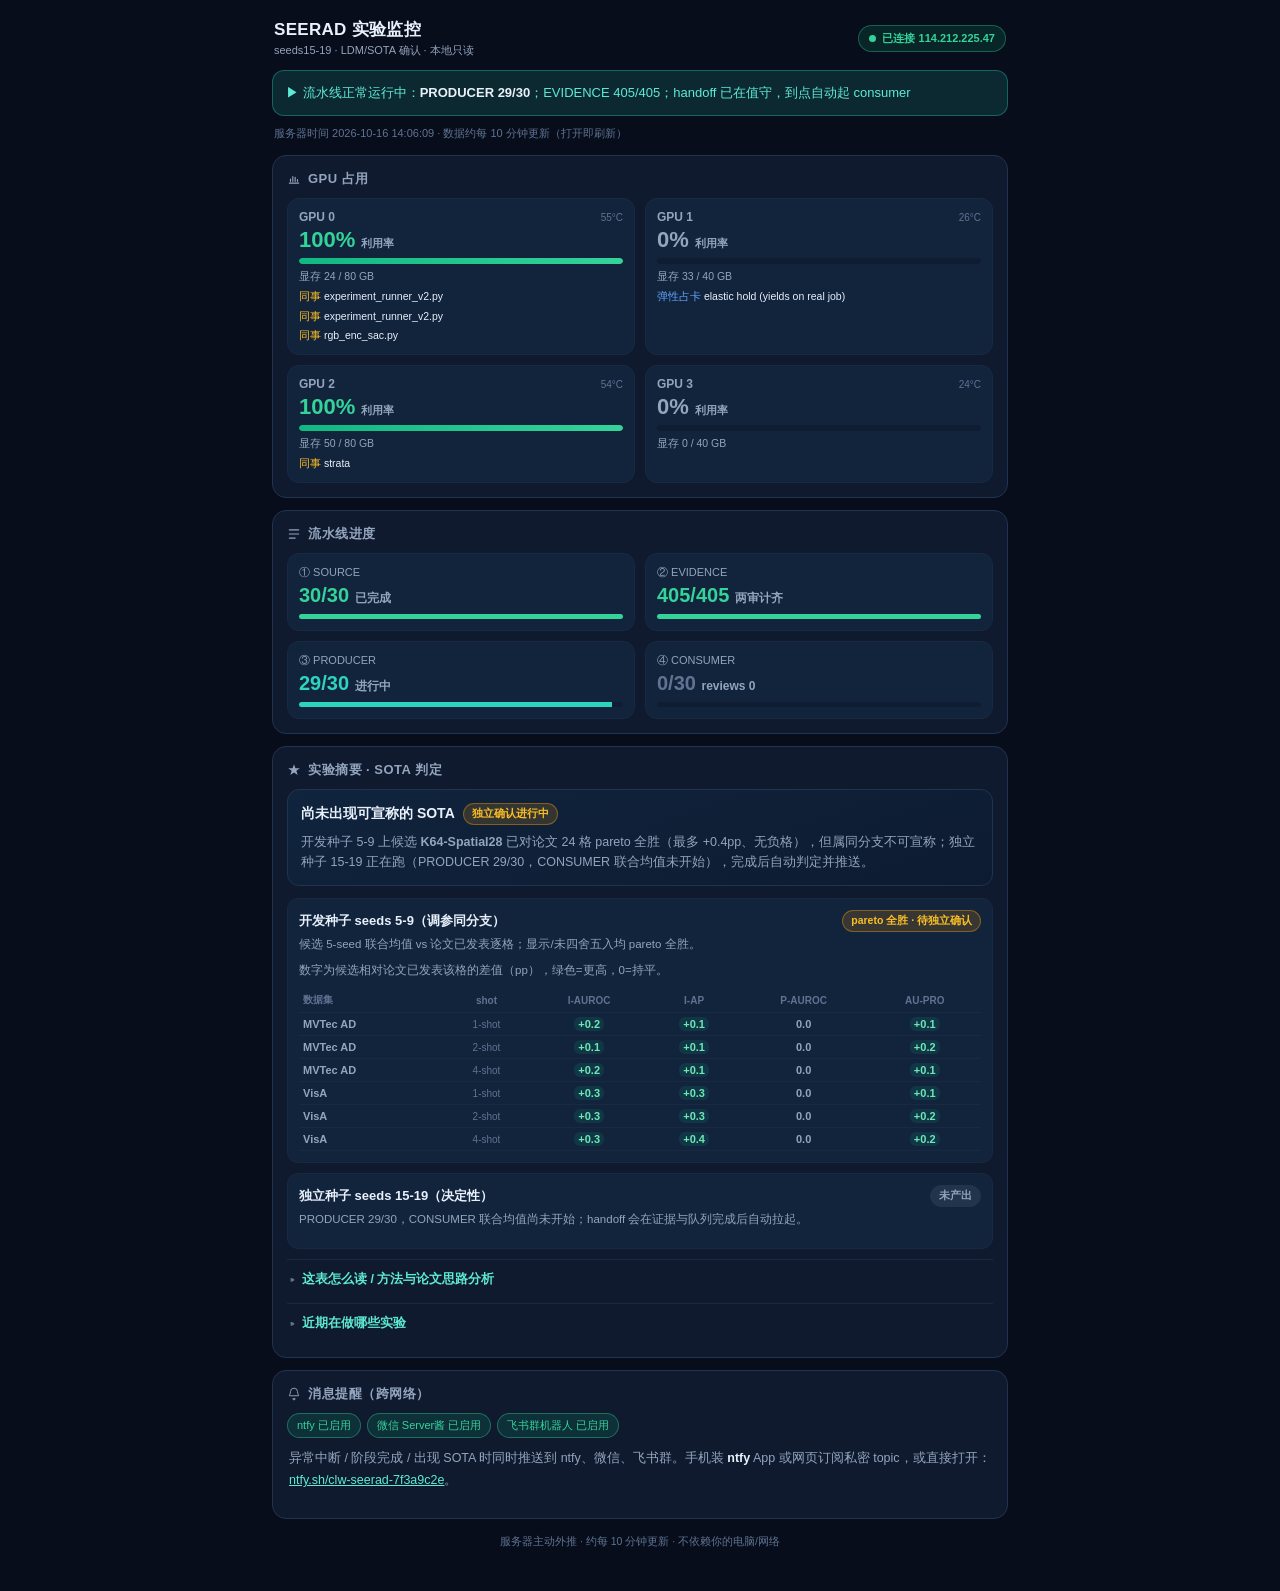
==== assets/seerad/index.html @ 4e39f2bb "seerad index: 10-min cadence wording" ====
<!DOCTYPE html>
<html lang="zh-CN">
<head>
<meta charset="UTF-8">
<meta name="viewport" content="width=device-width, initial-scale=1.0, viewport-fit=cover">
<meta name="theme-color" content="#0b1120">
<title>SEERAD 实验监控</title>
<link rel="manifest" href="manifest.webmanifest">
<link rel="icon" href="data:image/svg+xml,%3Csvg xmlns='http://www.w3.org/2000/svg' viewBox='0 0 24 24'%3E%3Crect width='24' height='24' rx='5' fill='%2310b981'/%3E%3Cpath d='M5 15l4-4 3 3 7-8' stroke='%2306121f' stroke-width='2.2' fill='none' stroke-linecap='round' stroke-linejoin='round'/%3E%3C/svg%3E">
<style>
:root{
  --bg:#070d1a; --panel:#0f1a2e; --panel2:#12233c; --line:#22334f; --line2:#1a2942;
  --txt:#e8f0fb; --muted:#93a4bd; --dim:#5f7393;
  --ok:#34d399; --okbg:rgba(16,185,129,.14); --run:#2dd4bf; --runbg:rgba(45,212,191,.14);
  --warn:#fbbf24; --warnbg:rgba(245,158,11,.16); --bad:#fb7185; --badbg:rgba(244,63,94,.15);
  --info:#60a5fa; --accent:#5eead4;
}
*{box-sizing:border-box;margin:0;padding:0}
html,body{background:var(--bg);color:var(--txt);font-family:-apple-system,BlinkMacSystemFont,"Segoe UI","PingFang SC","Microsoft YaHei",Roboto,sans-serif;-webkit-text-size-adjust:100%}
body{padding:max(12px,env(safe-area-inset-top)) 12px 40px;max-width:760px;margin:0 auto}
a{color:var(--accent)}
.hdr{display:flex;align-items:center;justify-content:space-between;gap:10px;padding:6px 2px 12px}
.hdr h1{font-size:17px;font-weight:700;letter-spacing:.3px}
.hdr .sub{font-size:11px;color:var(--muted);margin-top:2px}
.pill{font-size:11px;font-weight:600;padding:5px 10px;border-radius:999px;white-space:nowrap;display:inline-flex;align-items:center;gap:6px}
.dot{width:7px;height:7px;border-radius:50%;background:currentColor;display:inline-block}
.pill.ok{background:var(--okbg);color:var(--ok);border:1px solid rgba(52,211,153,.35)}
.pill.bad{background:var(--badbg);color:var(--bad);border:1px solid rgba(244,63,94,.35)}
.pill.run{background:var(--runbg);color:var(--run);border:1px solid rgba(45,212,191,.3)}
.pill.muted{background:rgba(147,164,189,.12);color:var(--muted);border:1px solid var(--line)}
.card{background:var(--panel);border:1px solid var(--line);border-radius:14px;padding:14px;margin-bottom:12px}
.card h2{font-size:13px;font-weight:700;color:var(--muted);letter-spacing:.5px;text-transform:uppercase;margin-bottom:10px;display:flex;align-items:center;gap:7px}
.card h2 .ic{width:14px;height:14px;flex:none;fill:var(--accent)}
.alert{border-radius:12px;padding:12px 13px;font-size:13px;line-height:1.55;margin-bottom:12px;border:1px solid}
.alert.run{background:var(--runbg);border-color:rgba(45,212,191,.35);color:var(--accent)}
.alert.bad{background:var(--badbg);border-color:rgba(244,63,94,.4);color:#fda4af}
.alert.ok{background:var(--okbg);border-color:rgba(52,211,153,.35);color:#6ee7b7}
.alert.warn{background:var(--warnbg);border-color:rgba(245,158,11,.4);color:#fcd34d}
.alert b{color:var(--txt)}
.gpus{display:grid;grid-template-columns:repeat(2,1fr);gap:10px}
.gpu{background:var(--panel2);border:1px solid var(--line2);border-radius:12px;padding:11px;min-width:0}
.gpu .top{display:flex;justify-content:space-between;align-items:baseline}
.gpu .gi{font-size:12px;color:var(--muted);font-weight:600}
.gpu .tmp{font-size:10px;color:var(--dim)}
.gpu .util{font-size:22px;font-weight:800;margin:3px 0 5px}
.gpu.hi .util{color:var(--ok)} .gpu.zero .util{color:var(--muted)}
.bar{height:6px;border-radius:4px;background:#101c31;overflow:hidden}
.bar i{display:block;height:100%;border-radius:4px;background:linear-gradient(90deg,#10b981,#34d399)}
.gpu.zero .bar i{background:#33415c}
.gpu .mem{font-size:10.5px;color:var(--muted);margin-top:6px}
.gpu .who{font-size:10.5px;margin-top:5px;line-height:1.4;word-break:break-word}
.who .me{color:var(--accent)} .who .other{color:var(--warn)} .who .hold{color:var(--info)}
.stages{display:grid;grid-template-columns:repeat(2,1fr);gap:10px}
.stage{background:var(--panel2);border:1px solid var(--line2);border-radius:12px;padding:11px}
.stage .n{font-size:11px;color:var(--muted);display:flex;align-items:center;gap:6px}
.stage .big{font-size:20px;font-weight:800;margin:4px 0 7px}
.stage .big small{font-size:12px;color:var(--muted);font-weight:600}
.stage.done .big{color:var(--ok)} .stage.run .big{color:var(--run)} .stage.wait .big{color:var(--dim)}
.mini{height:5px;border-radius:3px;background:#101c31;overflow:hidden}
.mini i{display:block;height:100%;background:var(--ok)} .stage.run .mini i{background:var(--run)}
.verdict{border-radius:12px;padding:13px;border:1px solid var(--line);margin-bottom:12px;background:linear-gradient(160deg,#10243d,#0d1b31)}
.verdict .vt{font-size:14px;font-weight:700;display:flex;align-items:center;gap:8px;flex-wrap:wrap}
.verdict .vd{font-size:12.5px;color:var(--muted);line-height:1.6;margin-top:7px}
.badge{font-size:10.5px;font-weight:700;padding:3px 8px;border-radius:999px;border:1px solid}
.badge.win{background:var(--okbg);color:var(--ok);border-color:rgba(52,211,153,.4)}
.badge.pending{background:var(--warnbg);color:var(--warn);border-color:rgba(245,158,11,.4)}
.badge.no{background:rgba(147,164,189,.12);color:var(--muted);border-color:var(--line)}
.blk{border:1px solid var(--line2);border-radius:11px;padding:11px;margin-bottom:10px;background:var(--panel2)}
.blk .bt{font-size:13px;font-weight:700;display:flex;justify-content:space-between;align-items:center;gap:8px;flex-wrap:wrap;margin-bottom:4px}
.blk .bd{font-size:11.5px;color:var(--muted);line-height:1.5;margin-bottom:9px}
table.cells{width:100%;border-collapse:collapse;font-size:11px}
table.cells th,table.cells td{padding:5px 4px;text-align:center;border-bottom:1px solid var(--line2)}
table.cells th{color:var(--dim);font-weight:600;font-size:10px}
table.cells td.ds{text-align:left;font-weight:700;color:var(--muted);white-space:nowrap}
table.cells td.sh{color:var(--dim);font-size:10px}
.dchip{font-weight:700;font-variant-numeric:tabular-nums;border-radius:6px;padding:1px 4px}
.dchip.pos{color:#6ee7b7;background:rgba(16,185,129,.13)}
.dchip.zero{color:var(--muted)}
.dchip.neg{color:#fda4af;background:rgba(244,63,94,.14)}
details{border-top:1px solid var(--line2);margin-top:4px}
details summary{cursor:pointer;font-size:12.5px;font-weight:700;color:var(--accent);padding:11px 2px;list-style:none;display:flex;align-items:center;gap:7px}
details summary::-webkit-details-marker{display:none}
details summary::before{content:"▸";color:var(--dim);transition:transform .15s}
details[open] summary::before{transform:rotate(90deg)}
.detail-body{font-size:12.5px;color:var(--muted);line-height:1.75;padding:2px 2px 12px}
.detail-body h4{color:var(--txt);font-size:12.5px;margin:11px 0 4px}
.detail-body ul{padding-left:18px} .detail-body li{margin:3px 0}
.detail-body code{background:#0b1628;border:1px solid var(--line2);border-radius:4px;padding:1px 5px;font-size:11px;color:var(--accent)}
.detail-body .k{color:var(--txt);font-weight:600}
.chips{display:flex;flex-wrap:wrap;gap:6px;margin-top:8px}
.chip{font-size:11px;padding:4px 9px;border-radius:999px;background:rgba(96,165,250,.12);border:1px solid rgba(96,165,250,.3);color:var(--info)}
.chip.on{background:var(--okbg);border-color:rgba(52,211,153,.4);color:var(--ok)}
.metricline{font-size:12px;color:var(--muted);line-height:1.7}
.foot{text-align:center;color:var(--dim);font-size:10.5px;margin-top:14px;line-height:1.7}
.foot a{word-break:break-all}
.err{color:#fda4af;font-size:12px;text-align:center;padding:10px}
.spin{display:inline-block;width:12px;height:12px;border:2px solid rgba(255,255,255,.2);border-top-color:var(--run);border-radius:50%;animation:sp 1s linear infinite}
@keyframes sp{to{transform:rotate(360deg)}}
</style>
</head>
<body>
<div class="hdr">
  <div>
    <h1>SEERAD 实验监控</h1>
    <div class="sub" id="sub">seeds15-19 · LDM/SOTA 确认 · 本地只读</div>
  </div>
  <span class="pill muted" id="conn"><span class="spin"></span> 连接中</span>
</div>

<div id="banner"></div>
<div id="updated" class="metricline" style="margin:-4px 2px 12px;color:var(--dim);font-size:11px"></div>

<div class="card">
  <h2><svg class="ic" viewBox="0 0 24 24"><path d="M4 19h16M6 16v-4m4 4V8m4 8v-7m4 7v-3" stroke="currentColor" stroke-width="2" fill="none" stroke-linecap="round"/></svg>GPU 占用</h2>
  <div class="gpus" id="gpus"></div>
</div>

<div class="card">
  <h2><svg class="ic" viewBox="0 0 24 24"><path d="M4 5h16M4 12h16M4 19h10" stroke="currentColor" stroke-width="2" stroke-linecap="round"/></svg>流水线进度</h2>
  <div class="stages" id="stages"></div>
</div>

<div class="card">
  <h2><svg class="ic" viewBox="0 0 24 24"><path d="M12 2l2.4 6.9H22l-6 4.5 2.3 7.1L12 16.2 5.7 20.5 8 13.4 2 8.9h7.6z" fill="currentColor"/></svg>实验摘要 · SOTA 判定</h2>
  <div id="verdict"></div>
  <div id="sotaBlocks"></div>
  <details>
    <summary>这表怎么读 / 方法与论文思路分析</summary>
    <div class="detail-body">
      <h4>候选方法 K64-Spatial28</h4>
      <ul>
        <li><span class="k">图像分</span> = 0.35·max(avgpool28 空间窗, K64) + 0.65·top2% 均值；</li>
        <li><span class="k">定位分</span> 复用与论文 LDM 字节一致的 K32 定位图（保证公平，不引入新定位分支）；</li>
        <li><span class="k">像素分</span> = MultiScaleMean4_12 多尺度后处理。</li>
      </ul>
      <h4>和论文 LDM 的关系</h4>
      <p>LDM = query-local mean + covariance（局部均值/协方差）。候选把“局部统计”的同一思路从特征均值/协方差，延伸到<span class="k">图像分聚合</span>（空间窗口 + top 比例）和<span class="k">像素分多尺度</span>，属于可直接替换 LDM 的增量改造。</p>
      <h4>目前读表结论（开发种子 5-9）</h4>
      <ul>
        <li>对论文已发表的 <span class="k">24 个逐格</span>（2 数据集 × 1/2/4-shot × 4 指标）<span class="k">全部不劣</span>，最多 +0.4pp，显示值与未四舍五入均 pareto 全胜；</li>
        <li>提升集中在 <span class="k">I-AUROC / I-AP</span>（VisA 更强，缺陷更分散），<span class="k">P-AUROC 基本不变</span>——定位图未变，符合预期；像素多尺度带来小幅 AU-PRO 增益；</li>
        <li>审计把“数值控制”与“方法增益”严格区分，<span class="k">数值控制不被算作方法增益</span>。</li>
      </ul>
      <h4>为什么还不能宣称 SOTA</h4>
      <p>种子 5-9 是<span class="k">调参同一分支</span>（in-sample）。必须用固定身份的<span class="k">独立种子 15-19</span> 复现 pareto 不劣；独立审计的 <code>independent_confirmation_verified</code> / <code>goal_completion_claim</code> 目前都是 false——这正是当前在跑的 batch（PRODUCER→CONSUMER 联合均值 + 表审计）。</p>
      <h4>论文两种走向</h4>
      <ul>
        <li><span class="k">15-19 复现不劣：</span>候选作为 LDM 的“即插即用、严格不劣”升级（主要在图像分），补一张简洁消融即可；</li>
        <li><span class="k">未复现：</span>保留现有 LDM，把空间池化写为敏感性分析/讨论，不主张 SOTA。</li>
      </ul>
      <h4>口径提醒</h4>
      <p>逐格表对应少样本主表（Table I，<span class="k">不含 P-AP</span>，指标为 I-AUROC/I-AP/P-AUROC/AU-PRO）；Table II 含 P-AP 但口径不同，两表不要直接相减。</p>
    </div>
  </details>
  <details>
    <summary>近期在做哪些实验</summary>
    <div class="detail-body">
      <ul>
        <li><span class="k">K 敏感性 K16/32/64：</span>确定近邻 k 与分辨率（672）、多尺度像素后处理，选出候选 K64-Spatial28。</li>
        <li><span class="k">seeds5-9（开发种子）：</span>405/405 独立证据 + round07 联合均值 + 表审计，已得 pareto 全胜（但属同分支）。</li>
        <li><span class="k">seeds15-19（当前，决定性）：</span>固定身份独立种子复现，三级流水线 SOURCE→EVIDENCE→PRODUCER confirmation→CONSUMER round07 联合均值 + 表审计；完成后自动给出能否宣称 SOTA 的结论。</li>
      </ul>
    </div>
  </details>
</div>

<div class="card">
  <h2><svg class="ic" viewBox="0 0 24 24"><path d="M12 2a6 6 0 0 0-6 6c0 4-2 5-2 7h16c0-2-2-3-2-7a6 6 0 0 0-6-6zM10 20h4a2 2 0 0 1-4 0z" stroke="currentColor" stroke-width="1.6" fill="none"/></svg>消息提醒（跨网络）</h2>
  <div class="chips">
    <span class="chip on">ntfy 已启用</span>
    <span class="chip on">微信 Server酱 已启用</span>
    <span class="chip on" id="feishuChip">飞书群机器人 已启用</span>
  </div>
  <div class="detail-body" style="margin-top:8px">
    异常中断 / 阶段完成 / 出现 SOTA 时同时推送到 ntfy、微信、飞书群。手机装 <span class="k">ntfy</span> App 或网页订阅私密 topic，或直接打开：
    <a id="ntfyLink" href="https://ntfy.sh/clw-seerad-7f3a9c2e" target="_blank">ntfy.sh/clw-seerad-7f3a9c2e</a>。
  </div>
</div>

<div class="foot" id="foot">服务器主动外推 · 约每 10 分钟更新 · 不依赖你的电脑/网络</div>

<script>
var METRIC={i_auroc:'I-AUROC',i_ap:'I-AP',p_auroc:'P-AUROC',au_pro:'AU-PRO'};
var DSNAME={mvtec_ad:'MVTec AD',visa:'VisA'};
var SNAP_URL='snapshot.json?t='+Date.now();

function esc(s){return String(s).replace(/[&<>]/g,function(c){return{'&':'&amp;','<':'&lt;','>':'&gt;'}[c];});}
function pct(v){return Math.max(0,Math.min(100,parseFloat(v)||0));}

function parseGpu(s){
  var m=s.match(/GPU(\d+)\s+(\d+)%\s+([\d.]+)\/([\d.]+)GB\s+(\d+)C/);
  return m?{i:m[1],u:+m[2],used:+m[3],tot:+m[4],t:+m[5]}:null;
}
function renderGpus(gpus, who){
  var html='';
  gpus.forEach(function(g){
    var x=parseGpu(g); if(!x)return;
    var cls=x.u>5?'hi':'zero';
    var LABEL={me:'我们',other:'同事',hold:'弹性占卡'};
    var w=who['gpu'+x.i]||[];
    var whtml=w.slice(0,3).map(function(p){
      var c=['me','other','hold'].indexOf(p.who)>=0?p.who:'other';
      return '<div class="who"><span class="'+c+'">'+esc(LABEL[c]||p.who)+'</span> '+esc(p.desc)+'</div>';
    }).join('');
    html+='<div class="gpu '+cls+'"><div class="top"><span class="gi">GPU '+x.i+'</span><span class="tmp">'+x.t+'°C</span></div>'
      +'<div class="util">'+x.u+'% <span style="font-size:11px;color:var(--muted)">利用率</span></div>'
      +'<div class="bar"><i style="width:'+x.u+'%"></i></div>'
      +'<div class="mem">显存 '+x.used+' / '+x.tot+' GB</div>'+whtml+'</div>';
  });
  document.getElementById('gpus').innerHTML=html||'<div class="err">暂无 GPU 数据</div>';
}

function stage(cls,n,big,sub,prog){
  return '<div class="stage '+cls+'"><div class="n">'+n+'</div><div class="big">'+big+' <small>'+sub+'</small></div>'
    +'<div class="mini"><i style="width:'+prog+'%"></i></div></div>';
}
function renderStages(d){
  var ev=Math.max(d.ev_pix,d.ev_img), evP=ev>=405&&d.audits;
  var h='';
  h+=stage(d.source>=30?'done':'run','① SOURCE',d.source+'/30',d.source>=30?'已完成':'',pct(d.source/30*100));
  h+=stage(evP?'done':'run','② EVIDENCE',ev+'/405',d.audits?'两审计齐':'',pct(ev/405*100));
  h+=stage(d.producer>=30?'done':'run','③ PRODUCER',d.producer+'/30',d.queue_complete?'已完成':'进行中',pct(d.producer/30*100));
  h+=stage(d.consumer>=30?'done':(d.consumer>0?'run':'wait'),'④ CONSUMER',d.consumer+'/30','reviews '+d.reviews,pct(d.consumer/30*100));
  document.getElementById('stages').innerHTML=h;
}

function banner(d){
  var b=document.getElementById('banner');
  if(d.failed){b.innerHTML='<div class="alert bad">⚠ PRODUCER 队列出错：<b>'+esc(d.failed_msg||'见 QUEUE_FAILED')+'</b></div>';return;}
  if(d.producer<30&&!d.queue_complete&&!d.queue_p){b.innerHTML='<div class="alert bad">⚠ 队列进程消失但未完成（'+d.producer+'/30），疑似中断</div>';return;}
  if(d.queue_complete&&d.producer>=30&&d.consumer<30&&!d.cons_p&&!d.orch_p&&!d.handoff_p){
    b.innerHTML='<div class="alert bad">⚠ 需要手动拉起 consumer</div>';return;}
  if(d.consumer>=30&&d.reviews>=30){
    b.innerHTML='<div class="alert ok">✓ 全链路 30/30 + 30 reviews，可导出联合均值结果并做最终判定</div>';return;}
  if(d.producer>=30&&d.queue_complete){
    b.innerHTML='<div class="alert run">▶ PRODUCER 30/30 完成，handoff 正在拉起 consumer 联合均值</div>';return;}
  b.innerHTML='<div class="alert run">▶ 流水线正常运行中：<b>PRODUCER '+d.producer+'/30</b>；EVIDENCE 405/405；handoff 已在值守，到点自动起 consumer</div>';
}

function groupCells(cells){
  var g={};
  cells.forEach(function(c){
    var k=c.dataset+'|'+c.shot; (g[k]=g[k]||[]).push(c);
  });
  return g;
}
function block(title, sub, audit, progressNote){
  if(!audit){
    return '<div class="blk"><div class="bt">'+title+'<span class="badge no">未产出</span></div>'
      +(progressNote?('<div class="bd">'+progressNote+'</div>'):'')+'</div>';
  }
  var f=audit.flags||{};
  var bdg;
  if(f.independent_verified||f.goal_claim) bdg='<span class="badge win">独立确认通过 · 可宣称</span>';
  else if(f.pareto_win) bdg='<span class="badge pending">pareto 全胜 · 待独立确认</span>';
  else bdg='<span class="badge no">未全胜</span>';
  var g=groupCells(audit.cells||[]);
  var rows='';
  Object.keys(g).sort().forEach(function(k){
    var parts=k.split('|'), ds=parts[0], shot=parts[1];
    var m={}; g[k].forEach(function(c){m[c.metric]=c;});
    var tds=['i_auroc','i_ap','p_auroc','au_pro'].map(function(metric){
      var c=m[metric]; if(!c)return '<td>–</td>';
      var cls=c.delta>0?'pos':(c.delta<0?'neg':'zero');
      var s=c.delta>0?('+'+c.delta.toFixed(1)):c.delta.toFixed(1);
      return '<td><span class="dchip '+cls+'">'+s+'</span></td>';
    }).join('');
    rows+='<tr><td class="ds">'+DSNAME[ds]+'</td><td class="sh">'+shot+'-shot</td>'+tds+'</tr>';
  });
  var table='<table class="cells"><tr><th style="text-align:left">数据集</th><th>shot</th><th>I-AUROC</th><th>I-AP</th><th>P-AUROC</th><th>AU-PRO</th></tr>'+rows+'</table>';
  return '<div class="blk"><div class="bt"><span>'+title+'</span>'+bdg+'</div>'
    +(sub?('<div class="bd">'+sub+'</div>'):'')
    +'<div class="bd">数字为候选相对论文已发表该格的差值（pp），绿色=更高，0=持平。</div>'
    +table+'</div>';
}

function renderSota(d){
  var r=d.results||{};
  var dev=r.dev5_9, ind=r.ind15_19;
  var v=document.getElementById('verdict');
  if(ind&&ind.flags&&(ind.flags.independent_verified||ind.flags.goal_claim)){
    v.innerHTML='<div class="verdict"><div class="vt">独立种子 15-19 已确认 <span class="badge win">SOTA 成立</span></div>'
      +'<div class="vd">候选 K64-Spatial28 在固定身份独立种子上 pareto 不劣，可作为对 LDM 的严格升级写进论文。</div></div>';
  } else if(ind&&ind.flags&&ind.flags.pareto_win){
    v.innerHTML='<div class="verdict"><div class="vt">独立种子 15-19 表审计：pareto 全胜 <span class="badge pending">复核最终标志</span></div>'
      +'<div class="vd">独立 24 格已非负，但请核对 independent_confirmation_verified / goal_completion_claim 后再宣称。</div></div>';
  } else {
    var pct29=d.producer>=30?100:Math.round(d.producer/30*100);
    v.innerHTML='<div class="verdict"><div class="vt">尚未出现可宣称的 SOTA <span class="badge pending">独立确认进行中</span></div>'
      +'<div class="vd">开发种子 5-9 上候选 <b>K64-Spatial28</b> 已对论文 24 格 pareto 全胜（最多 +0.4pp、无负格），但属同分支不可宣称；'
      +'独立种子 15-19 正在跑（PRODUCER '+d.producer+'/30，CONSUMER 联合均值未开始），完成后自动判定并推送。</div></div>';
  }
  var html=block('开发种子 seeds 5-9（调参同分支）',
    '候选 5-seed 联合均值 vs 论文已发表逐格；显示/未四舍五入均 pareto 全胜。',dev,'');
  html+=block('独立种子 seeds 15-19（决定性）',
    '固定身份独立复现，用于决定能否宣称 SOTA。',ind,
    'PRODUCER '+d.producer+'/30，CONSUMER 联合均值尚未开始；handoff 会在证据与队列完成后自动拉起。');
  document.getElementById('sotaBlocks').innerHTML=html;
}

function render(d){
  banner(d);
  renderGpus(d.gpus, d.who||{});
  renderStages(d);
  renderSota(d);
  document.getElementById('updated').textContent='服务器时间 '+d.ts+' · 数据约每 10 分钟更新（打开即刷新）';
  var conn=document.getElementById('conn');
  conn.className='pill ok'; conn.innerHTML='<span class="dot"></span> 已连接 114.212.225.47';
}

function load(){
  fetch('snapshot.json?t='+Date.now(),{cache:'no-store'})
    .then(function(r){if(!r.ok)throw new Error('http '+r.status);return r.json();})
    .then(function(j){
      var d=j.snapshot||j;
      // owner process attribution (lightweight): parse from gpus text only; no who in server snapshot
      if(!d.who) d.who={};
      render(d);
    })
    .catch(function(e){
      var conn=document.getElementById('conn');
      conn.className='pill bad'; conn.innerHTML='<span class="dot"></span> 暂无数据';
      document.getElementById('banner').innerHTML='<div class="alert warn">暂时取不到 snapshot.json（'+esc(e.message)+'）。页面由 GitHub Pages 托管，需服务器已把快照推到仓库；静态分析仍可展开阅读。</div>';
      document.getElementById('updated').textContent='等待服务器推送数据…';
    });
}
load(); setInterval(load, 300000);
document.addEventListener('visibilitychange',function(){if(document.visibilityState==='visible')load();});
if('serviceWorker' in navigator && location.protocol.indexOf('http')===0){
  window.addEventListener('load',function(){navigator.serviceWorker.register('sw.js').catch(function(){});});
}
</script>
</body>
</html>
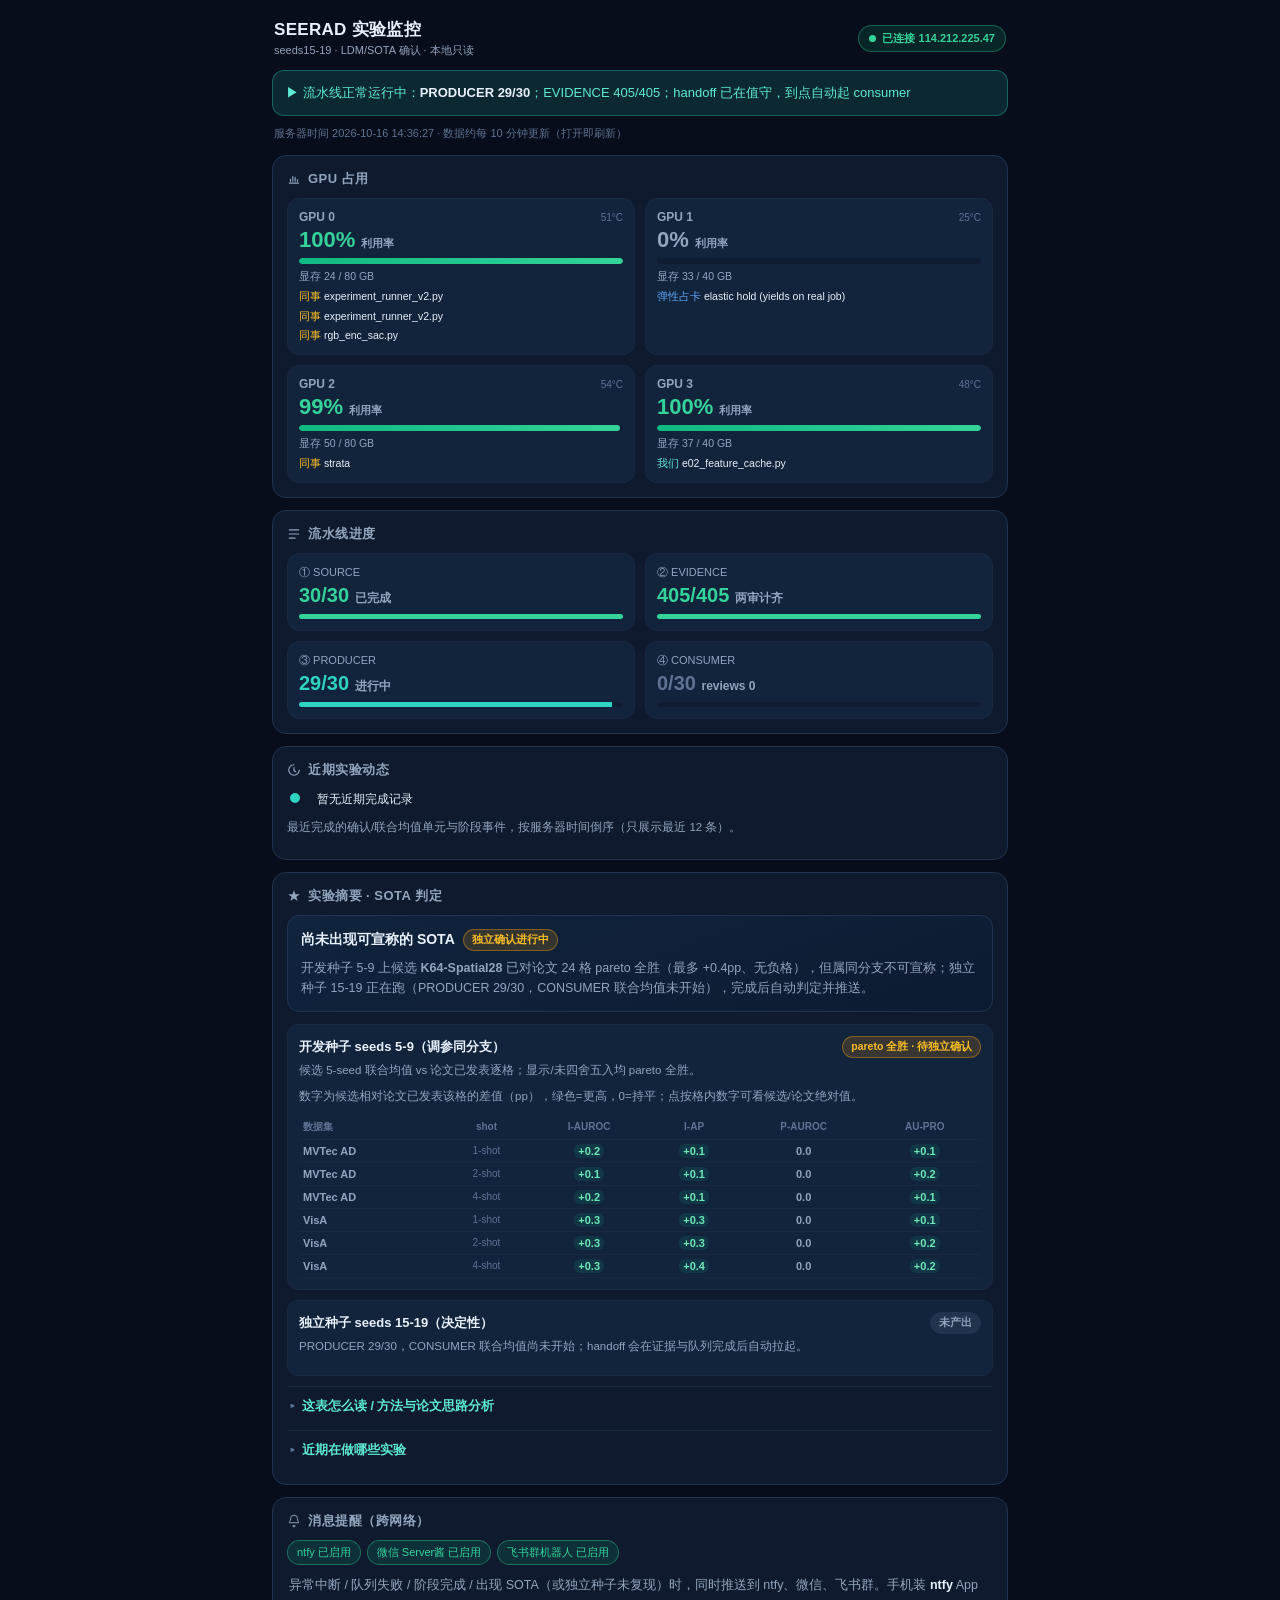
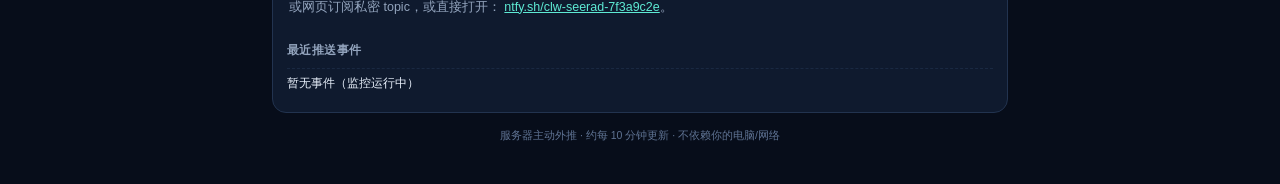
==== commit 126a2930: "seerad index: 10-min cadence wording" ====
--- a/assets/seerad/index.html
+++ b/assets/seerad/index.html
@@ -65,6 +65,7 @@
 .badge.win{background:var(--okbg);color:var(--ok);border-color:rgba(52,211,153,.4)}
 .badge.pending{background:var(--warnbg);color:var(--warn);border-color:rgba(245,158,11,.4)}
 .badge.no{background:rgba(147,164,189,.12);color:var(--muted);border-color:var(--line)}
+.badge.neg{background:var(--badbg);color:var(--bad);border-color:rgba(244,63,94,.4)}
 .blk{border:1px solid var(--line2);border-radius:11px;padding:11px;margin-bottom:10px;background:var(--panel2)}
 .blk .bt{font-size:13px;font-weight:700;display:flex;justify-content:space-between;align-items:center;gap:8px;flex-wrap:wrap;margin-bottom:4px}
 .blk .bd{font-size:11.5px;color:var(--muted);line-height:1.5;margin-bottom:9px}
@@ -91,6 +92,25 @@
 .chip{font-size:11px;padding:4px 9px;border-radius:999px;background:rgba(96,165,250,.12);border:1px solid rgba(96,165,250,.3);color:var(--info)}
 .chip.on{background:var(--okbg);border-color:rgba(52,211,153,.4);color:var(--ok)}
 .metricline{font-size:12px;color:var(--muted);line-height:1.7}
+.tl{list-style:none;margin:0}
+.tl li{position:relative;padding:0 0 12px 22px;border-left:2px solid var(--line2);margin-left:6px}
+.tl li:last-child{border-left-color:transparent;padding-bottom:0}
+.tl li::before{content:"";position:absolute;left:-7px;top:2px;width:10px;height:10px;border-radius:50%;background:var(--run);border:2px solid var(--panel)}
+.tl li.stage-EVIDENCE::before{background:var(--info)}
+.tl li.stage-CONSUMER::before{background:var(--ok)}
+.tl li.stage-SOTA::before{background:var(--warn)}
+.tl li.stage-PRODUCER::before{background:var(--run)}
+.tl .ft{font-size:10.5px;color:var(--dim);display:flex;gap:7px;align-items:center}
+.tl .stag{font-size:9.5px;font-weight:700;color:var(--muted);border:1px solid var(--line);border-radius:5px;padding:0 4px;letter-spacing:.3px}
+.tl .fl{font-size:12px;color:var(--txt);margin-top:2px;line-height:1.5}
+.sumline{font-size:11.5px;color:var(--muted);line-height:1.7;margin:2px 0 8px}
+.sumline b{color:var(--accent)}
+.sumline .pos{color:#6ee7b7} .sumline .neg{color:#fda4af}
+.evlist{list-style:none;margin-top:10px}
+.evlist li{font-size:11.5px;padding:7px 0;border-top:1px dashed var(--line2);display:flex;justify-content:space-between;gap:10px}
+.evlist .et{color:var(--dim);white-space:nowrap}
+.evlist .el{color:var(--txt);text-align:right}
+.evlist .el.bad{color:#fda4af} .evlist .el.ok{color:#6ee7b7} .evlist .el.warn{color:#fcd34d}
 .foot{text-align:center;color:var(--dim);font-size:10.5px;margin-top:14px;line-height:1.7}
 .foot a{word-break:break-all}
 .err{color:#fda4af;font-size:12px;text-align:center;padding:10px}
@@ -118,6 +138,12 @@
 <div class="card">
   <h2><svg class="ic" viewBox="0 0 24 24"><path d="M4 5h16M4 12h16M4 19h10" stroke="currentColor" stroke-width="2" stroke-linecap="round"/></svg>流水线进度</h2>
   <div class="stages" id="stages"></div>
+</div>
+
+<div class="card">
+  <h2><svg class="ic" viewBox="0 0 24 24"><path d="M12 8v5l3 2M12 3a9 9 0 1 0 9 9" stroke="currentColor" stroke-width="2" fill="none" stroke-linecap="round"/></svg>近期实验动态</h2>
+  <ul class="tl" id="feed"><li><span class="fl">读取中…</span></li></ul>
+  <div class="sumline" style="margin-top:10px">最近完成的确认/联合均值单元与阶段事件，按服务器时间倒序（只展示最近 12 条）。</div>
 </div>
 
 <div class="card">
@@ -172,9 +198,11 @@
     <span class="chip on" id="feishuChip">飞书群机器人 已启用</span>
   </div>
   <div class="detail-body" style="margin-top:8px">
-    异常中断 / 阶段完成 / 出现 SOTA 时同时推送到 ntfy、微信、飞书群。手机装 <span class="k">ntfy</span> App 或网页订阅私密 topic，或直接打开：
+    异常中断 / 队列失败 / 阶段完成 / 出现 SOTA（或独立种子未复现）时，同时推送到 ntfy、微信、飞书群。手机装 <span class="k">ntfy</span> App 或网页订阅私密 topic，或直接打开：
     <a id="ntfyLink" href="https://ntfy.sh/clw-seerad-7f3a9c2e" target="_blank">ntfy.sh/clw-seerad-7f3a9c2e</a>。
   </div>
+  <h4 style="color:var(--muted);font-size:11.5px;margin:12px 0 2px;letter-spacing:.4px">最近推送事件</h4>
+  <ul class="evlist" id="evlist"><li><span class="el">读取中…</span></li></ul>
 </div>
 
 <div class="foot" id="foot">服务器主动外推 · 约每 10 分钟更新 · 不依赖你的电脑/网络</div>
@@ -244,14 +272,26 @@
   });
   return g;
 }
+function fmtD(x){return x>0?('+'+x.toFixed(1)):x.toFixed(1);}
+function summaryLine(audit){
+  var sm=audit.summary; if(!sm)return '';
+  var pd=sm.per_dataset||{}, pm=sm.per_metric||{};
+  var negCls=sm.n_neg>0?'neg':'pos';
+  var h='<div class="sumline">合计 <b>'+sm.n+'</b> 格：<span class="pos">升 '+sm.n_pos+'</span> · 平 '+sm.n_zero+' · <span class="'+negCls+'">负 '+sm.n_neg+'</span>'
+    +'；差值 '+fmtD(sm.min)+'~'+fmtD(sm.max)+'pp，均值 <b>'+fmtD(sm.mean)+'</b>pp。</div>';
+  h+='<div class="sumline">数据集均值：MVTec <b>'+fmtD(pd.mvtec_ad||0)+'</b>pp、VisA <b>'+fmtD(pd.visa||0)+'</b>pp；'
+    +'指标均值：I-AUROC '+fmtD(pm.i_auroc||0)+'、I-AP '+fmtD(pm.i_ap||0)+'、P-AUROC '+fmtD(pm.p_auroc||0)+'、AU-PRO '+fmtD(pm.au_pro||0)+'。</div>';
+  return h;
+}
 function block(title, sub, audit, progressNote){
   if(!audit){
     return '<div class="blk"><div class="bt">'+title+'<span class="badge no">未产出</span></div>'
       +(progressNote?('<div class="bd">'+progressNote+'</div>'):'')+'</div>';
   }
-  var f=audit.flags||{};
+  var f=audit.flags||{}; var sm=audit.summary||{};
   var bdg;
   if(f.independent_verified||f.goal_claim) bdg='<span class="badge win">独立确认通过 · 可宣称</span>';
+  else if(sm.n_neg>0) bdg='<span class="badge neg">出现负格 · 未复现</span>';
   else if(f.pareto_win) bdg='<span class="badge pending">pareto 全胜 · 待独立确认</span>';
   else bdg='<span class="badge no">未全胜</span>';
   var g=groupCells(audit.cells||[]);
@@ -262,15 +302,17 @@
     var tds=['i_auroc','i_ap','p_auroc','au_pro'].map(function(metric){
       var c=m[metric]; if(!c)return '<td>–</td>';
       var cls=c.delta>0?'pos':(c.delta<0?'neg':'zero');
-      var s=c.delta>0?('+'+c.delta.toFixed(1)):c.delta.toFixed(1);
-      return '<td><span class="dchip '+cls+'">'+s+'</span></td>';
+      var s=fmtD(c.delta);
+      var tip='候选 '+c.cand.toFixed(1)+' / 论文 '+c.paper.toFixed(1);
+      return '<td><span class="dchip '+cls+'" title="'+tip+'">'+s+'</span></td>';
     }).join('');
     rows+='<tr><td class="ds">'+DSNAME[ds]+'</td><td class="sh">'+shot+'-shot</td>'+tds+'</tr>';
   });
   var table='<table class="cells"><tr><th style="text-align:left">数据集</th><th>shot</th><th>I-AUROC</th><th>I-AP</th><th>P-AUROC</th><th>AU-PRO</th></tr>'+rows+'</table>';
   return '<div class="blk"><div class="bt"><span>'+title+'</span>'+bdg+'</div>'
     +(sub?('<div class="bd">'+sub+'</div>'):'')
-    +'<div class="bd">数字为候选相对论文已发表该格的差值（pp），绿色=更高，0=持平。</div>'
+    +summaryLine(audit)
+    +'<div class="bd">数字为候选相对论文已发表该格的差值（pp），绿色=更高，0=持平；点按格内数字可看候选/论文绝对值。</div>'
     +table+'</div>';
 }
 
@@ -281,9 +323,12 @@
   if(ind&&ind.flags&&(ind.flags.independent_verified||ind.flags.goal_claim)){
     v.innerHTML='<div class="verdict"><div class="vt">独立种子 15-19 已确认 <span class="badge win">SOTA 成立</span></div>'
       +'<div class="vd">候选 K64-Spatial28 在固定身份独立种子上 pareto 不劣，可作为对 LDM 的严格升级写进论文。</div></div>';
+  } else if(ind&&ind.summary&&ind.summary.n_neg>0){
+    v.innerHTML='<div class="verdict"><div class="vt">独立种子 15-19 出现负格 <span class="badge neg">未复现 · 不宣称 SOTA</span></div>'
+      +'<div class="vd">独立 24 格中有 <b>'+ind.summary.n_neg+'</b> 个负格（差值 '+fmtD(ind.summary.min)+'~'+fmtD(ind.summary.max)+'pp）。建议保留现有 LDM，把空间池化写为敏感性分析/讨论。</div></div>';
   } else if(ind&&ind.flags&&ind.flags.pareto_win){
     v.innerHTML='<div class="verdict"><div class="vt">独立种子 15-19 表审计：pareto 全胜 <span class="badge pending">复核最终标志</span></div>'
-      +'<div class="vd">独立 24 格已非负，但请核对 independent_confirmation_verified / goal_completion_claim 后再宣称。</div></div>';
+      +'<div class="vd">独立 24 格已非负、无负格，但请核对 independent_confirmation_verified / goal_completion_claim 后再宣称。</div></div>';
   } else {
     var pct29=d.producer>=30?100:Math.round(d.producer/30*100);
     v.innerHTML='<div class="verdict"><div class="vt">尚未出现可宣称的 SOTA <span class="badge pending">独立确认进行中</span></div>'
@@ -298,11 +343,53 @@
   document.getElementById('sotaBlocks').innerHTML=html;
 }
 
+var CODE_LABEL={smokes:'PRODUCER smoke 自检完成',pixel_audit:'像素证据块审计写入',base_audit:'历史基线块审计写入',producer_queue:'PRODUCER 队列完成 30/30',consumer_queue:'CONSUMER 队列完成',table_audit:'独立种子表审计产出（SOTA 判定）'};
+function feedLabel(e){
+  if(e.kind==='unit'||e.kind==='review'){
+    var act=e.kind==='unit'?'确认单元完成':'联合均值单元完成';
+    return act+' '+DSNAME[e.dataset]+' '+e.shot+'-shot · seed'+e.seed;
+  }
+  return CODE_LABEL[e.code]||e.code||'阶段事件';
+}
+function renderFeed(d){
+  var el=document.getElementById('feed');
+  var rs=d.recent||[];
+  if(!rs.length){el.innerHTML='<li><span class="fl">暂无近期完成记录</span></li>';return;}
+  el.innerHTML=rs.map(function(e){
+    return '<li class="stage-'+e.stage+'"><div class="ft"><span class="stag">'+e.stage+'</span><span>'+e.ts+'</span></div>'
+      +'<div class="fl">'+esc(feedLabel(e))+'</div></li>';
+  }).join('');
+}
+var EV_LABEL={
+ producer_failed:['PRODUCER 队列失败','bad'],
+ stall_zero:['中断：无产出且队列消失','bad'],
+ stall_partial:['疑似中断：队列提前退出','bad'],
+ evidence_stalled:['EVIDENCE 停滞','bad'],
+ consumer_manual:['需要人工拉起 consumer','bad'],
+ evidence_done:['EVIDENCE 405/405 完成','ok'],
+ producer_done:['PRODUCER 30/30 完成','ok'],
+ all_done:['全链路 30/30 完成','ok'],
+ sota_confirmed:['SOTA 独立确认通过','ok'],
+ sota_audit_pareto:['可能 SOTA：pareto 全胜','warn'],
+ sota_not_reproduced:['未复现：独立出现负格','bad'],
+ sota_audit_done:['独立表审计已产出（未全胜）','warn']
+};
+function renderEvents(ev){
+  var el=document.getElementById('evlist');
+  if(!ev||!ev.length){el.innerHTML='<li><span class="el">暂无事件（监控运行中）</span></li>';return;}
+  el.innerHTML=ev.slice(0,8).map(function(x){
+    var m=EV_LABEL[x.key]||[x.key,''];
+    return '<li><span class="et">'+x.time+'</span><span class="el '+m[1]+'">'+m[0]+'</span></li>';
+  }).join('');
+}
+
 function render(d){
   banner(d);
   renderGpus(d.gpus, d.who||{});
   renderStages(d);
+  renderFeed(d);
   renderSota(d);
+  renderEvents(d._events||[]);
   document.getElementById('updated').textContent='服务器时间 '+d.ts+' · 数据约每 10 分钟更新（打开即刷新）';
   var conn=document.getElementById('conn');
   conn.className='pill ok'; conn.innerHTML='<span class="dot"></span> 已连接 114.212.225.47';
@@ -315,6 +402,7 @@
       var d=j.snapshot||j;
       // owner process attribution (lightweight): parse from gpus text only; no who in server snapshot
       if(!d.who) d.who={};
+      d._events=j.events||[];
       render(d);
     })
     .catch(function(e){
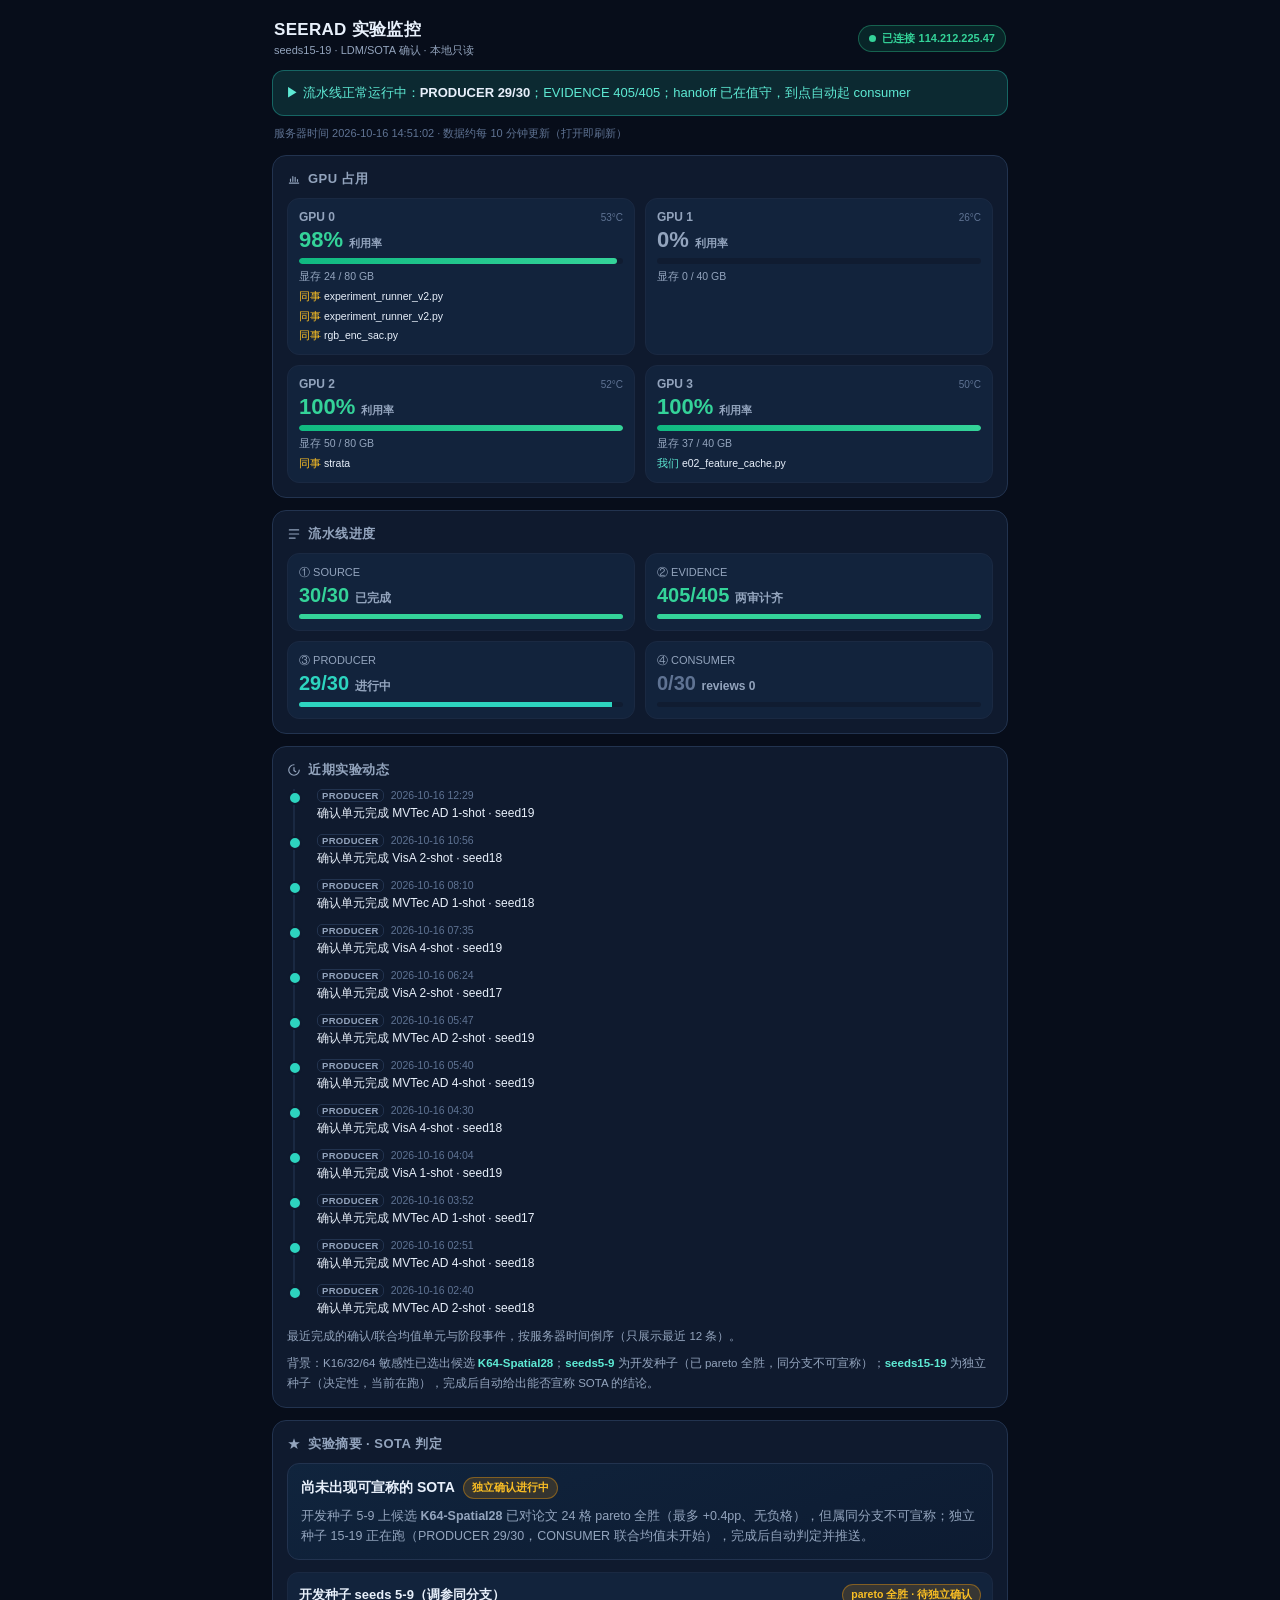
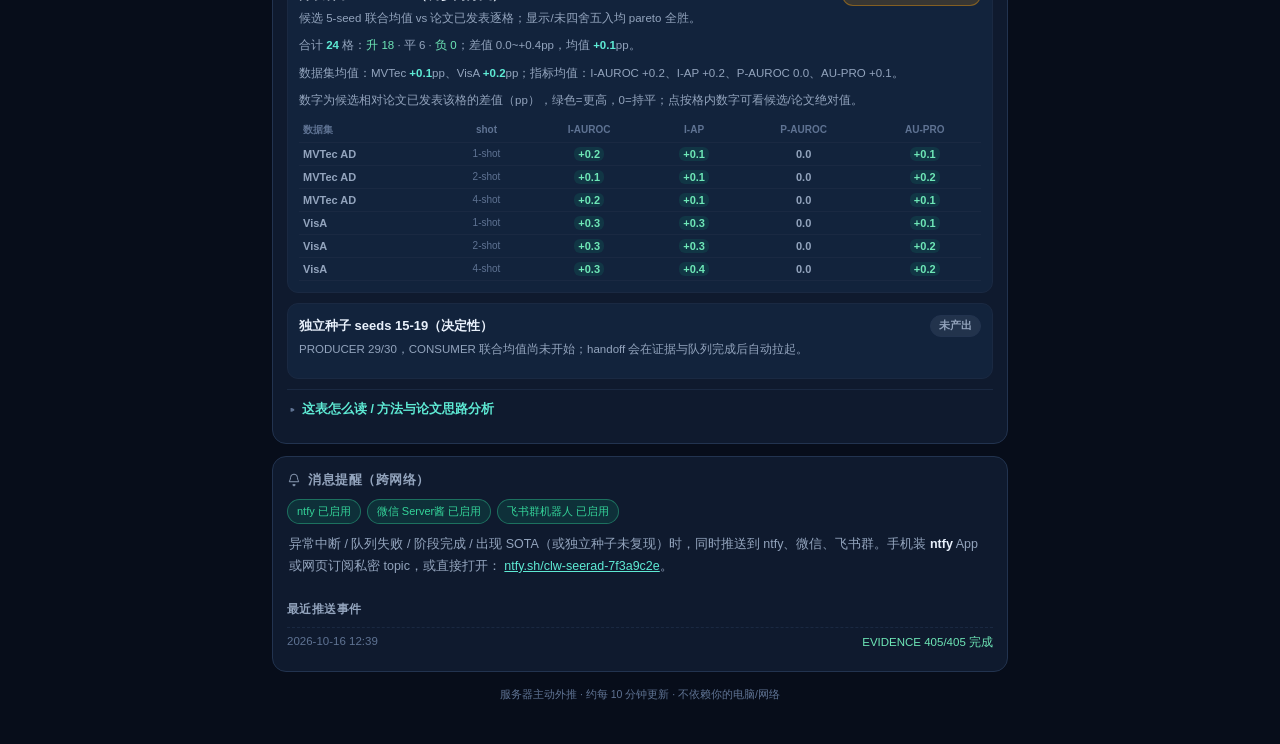
==== commit d71aea57: "seerad index: 10-min cadence wording" ====
--- a/assets/seerad/index.html
+++ b/assets/seerad/index.html
@@ -144,6 +144,7 @@
   <h2><svg class="ic" viewBox="0 0 24 24"><path d="M12 8v5l3 2M12 3a9 9 0 1 0 9 9" stroke="currentColor" stroke-width="2" fill="none" stroke-linecap="round"/></svg>近期实验动态</h2>
   <ul class="tl" id="feed"><li><span class="fl">读取中…</span></li></ul>
   <div class="sumline" style="margin-top:10px">最近完成的确认/联合均值单元与阶段事件，按服务器时间倒序（只展示最近 12 条）。</div>
+  <div class="sumline" style="margin-bottom:0">背景：K16/32/64 敏感性已选出候选 <b>K64-Spatial28</b>；<b>seeds5-9</b> 为开发种子（已 pareto 全胜，同分支不可宣称）；<b>seeds15-19</b> 为独立种子（决定性，当前在跑），完成后自动给出能否宣称 SOTA 的结论。</div>
 </div>
 
 <div class="card">
@@ -178,16 +179,6 @@
       <p>逐格表对应少样本主表（Table I，<span class="k">不含 P-AP</span>，指标为 I-AUROC/I-AP/P-AUROC/AU-PRO）；Table II 含 P-AP 但口径不同，两表不要直接相减。</p>
     </div>
   </details>
-  <details>
-    <summary>近期在做哪些实验</summary>
-    <div class="detail-body">
-      <ul>
-        <li><span class="k">K 敏感性 K16/32/64：</span>确定近邻 k 与分辨率（672）、多尺度像素后处理，选出候选 K64-Spatial28。</li>
-        <li><span class="k">seeds5-9（开发种子）：</span>405/405 独立证据 + round07 联合均值 + 表审计，已得 pareto 全胜（但属同分支）。</li>
-        <li><span class="k">seeds15-19（当前，决定性）：</span>固定身份独立种子复现，三级流水线 SOURCE→EVIDENCE→PRODUCER confirmation→CONSUMER round07 联合均值 + 表审计；完成后自动给出能否宣称 SOTA 的结论。</li>
-      </ul>
-    </div>
-  </details>
 </div>
 
 <div class="card">
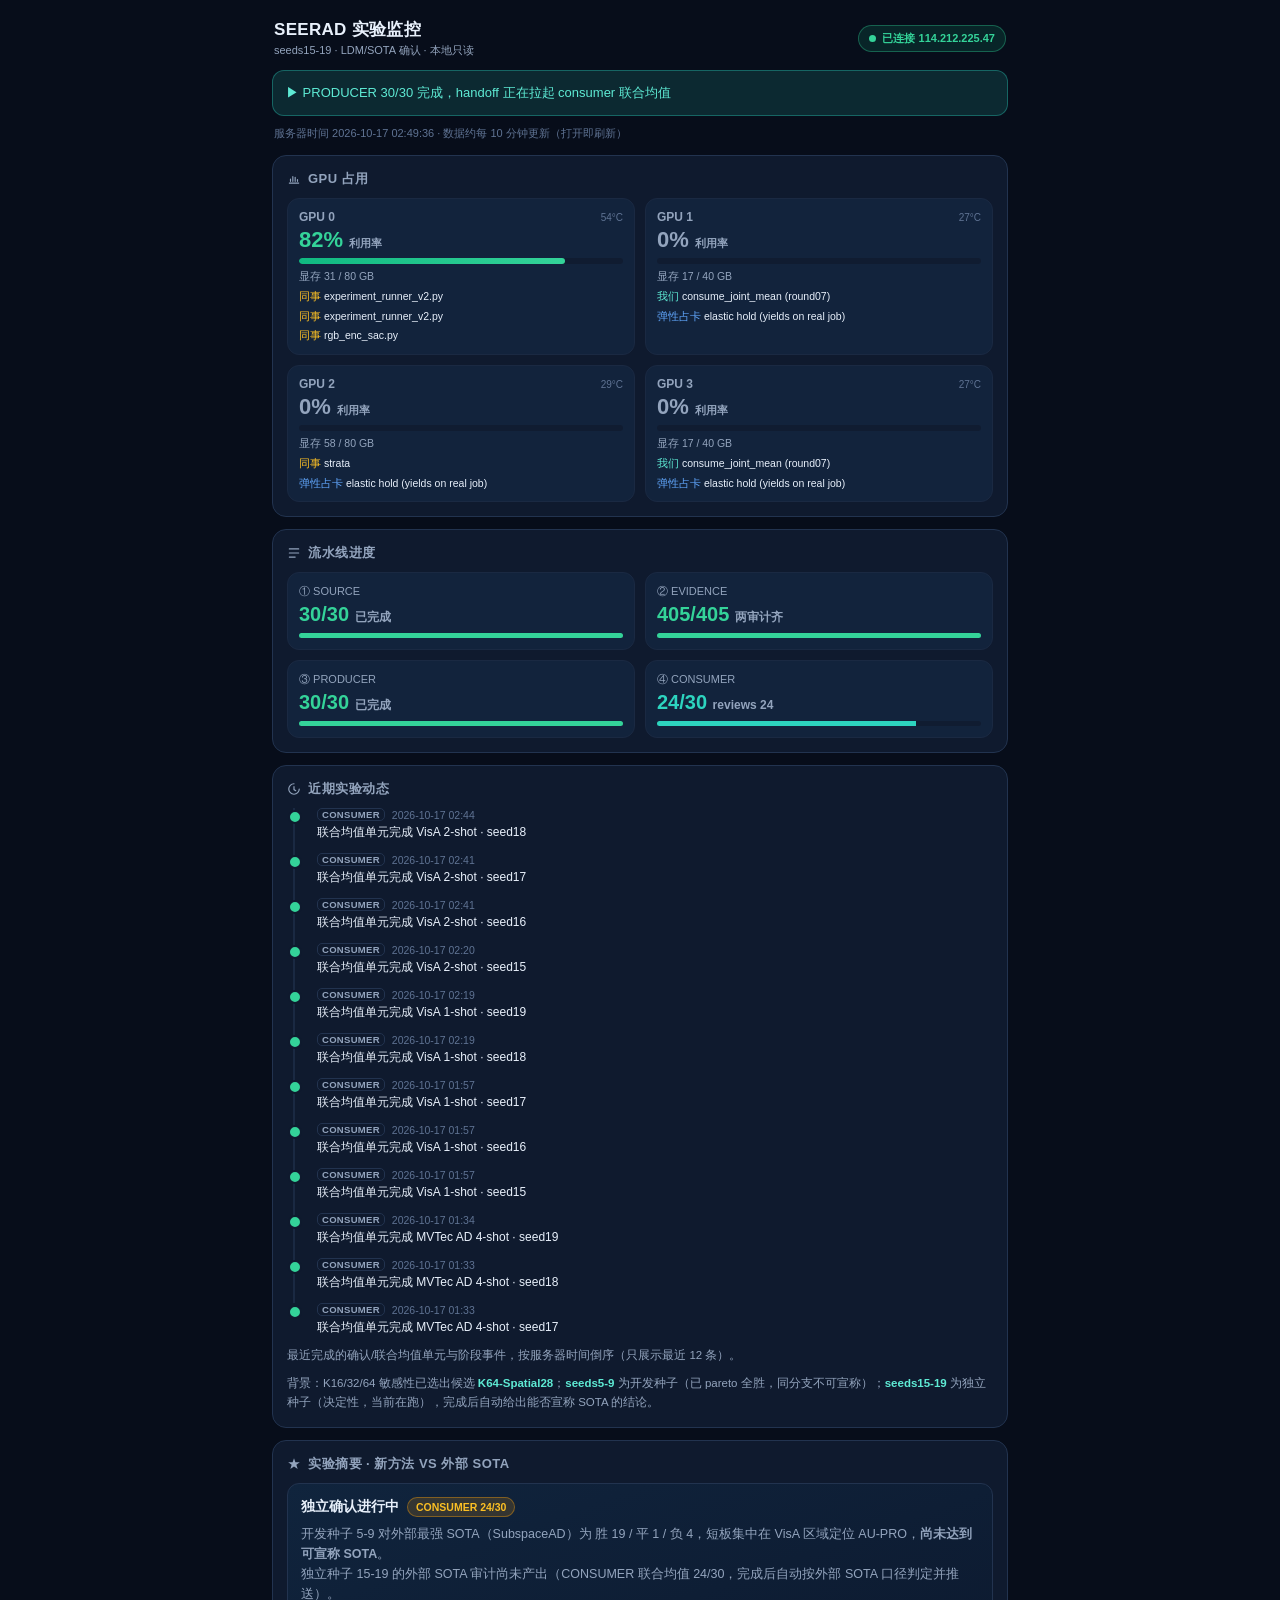
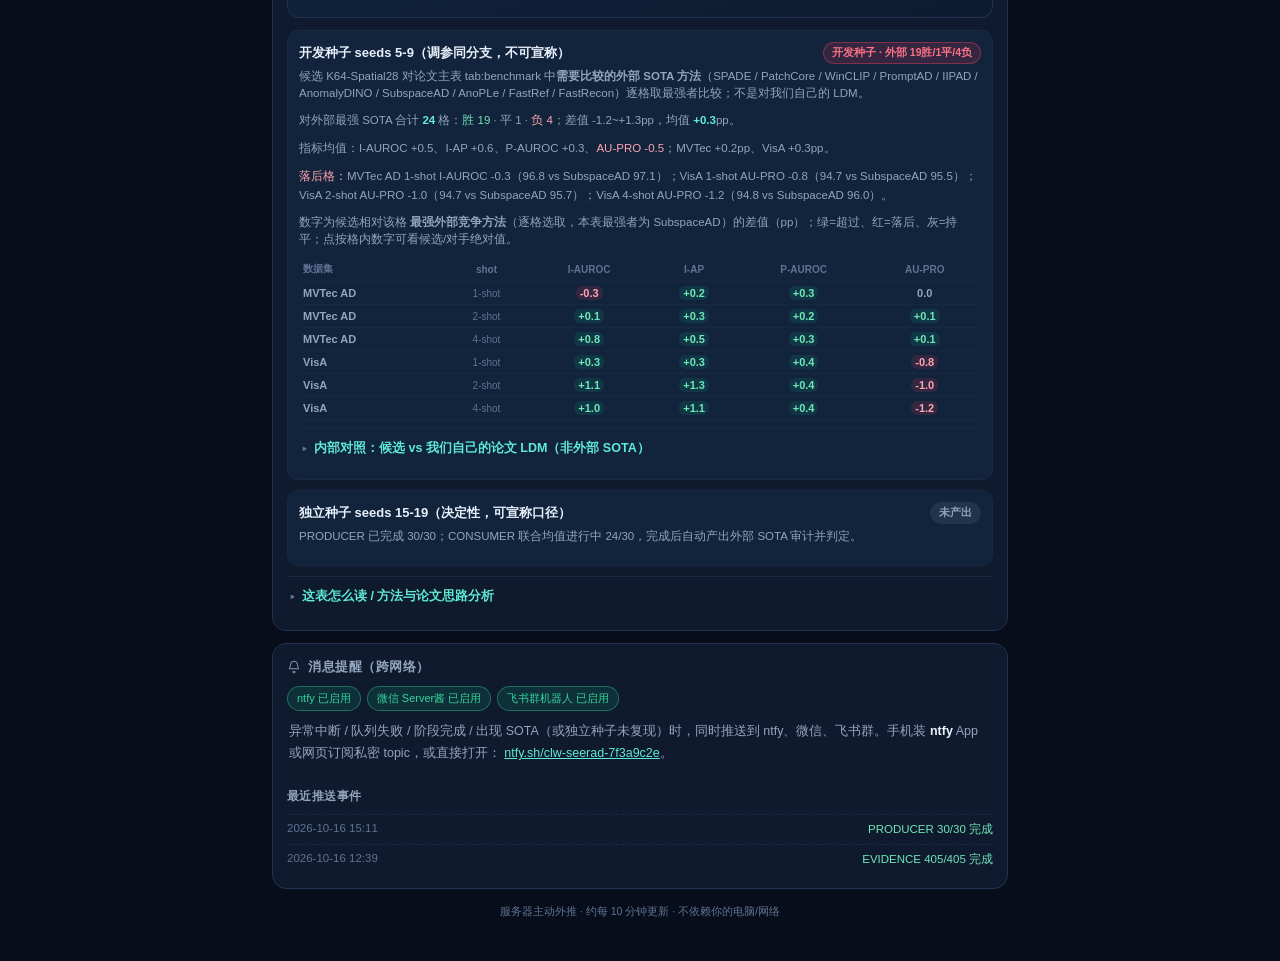
==== commit 76074a1d: "seerad index: 10-min cadence wording" ====
--- a/assets/seerad/index.html
+++ b/assets/seerad/index.html
@@ -148,7 +148,7 @@
 </div>
 
 <div class="card">
-  <h2><svg class="ic" viewBox="0 0 24 24"><path d="M12 2l2.4 6.9H22l-6 4.5 2.3 7.1L12 16.2 5.7 20.5 8 13.4 2 8.9h7.6z" fill="currentColor"/></svg>实验摘要 · SOTA 判定</h2>
+  <h2><svg class="ic" viewBox="0 0 24 24"><path d="M12 2l2.4 6.9H22l-6 4.5 2.3 7.1L12 16.2 5.7 20.5 8 13.4 2 8.9h7.6z" fill="currentColor"/></svg>实验摘要 · 新方法 vs 外部 SOTA</h2>
   <div id="verdict"></div>
   <div id="sotaBlocks"></div>
   <details>
@@ -160,23 +160,25 @@
         <li><span class="k">定位分</span> 复用与论文 LDM 字节一致的 K32 定位图（保证公平，不引入新定位分支）；</li>
         <li><span class="k">像素分</span> = MultiScaleMean4_12 多尺度后处理。</li>
       </ul>
-      <h4>和论文 LDM 的关系</h4>
-      <p>LDM = query-local mean + covariance（局部均值/协方差）。候选把“局部统计”的同一思路从特征均值/协方差，延伸到<span class="k">图像分聚合</span>（空间窗口 + top 比例）和<span class="k">像素分多尺度</span>，属于可直接替换 LDM 的增量改造。</p>
-      <h4>目前读表结论（开发种子 5-9）</h4>
+      <h4>和论文 LDM 的关系（内部增量，不是 SOTA 对手）</h4>
+      <p>LDM = query-local mean + covariance（局部均值/协方差），它本身就是论文主表里的一个方法（LDM (Ours) 行）。候选把“局部统计”的同一思路延伸到<span class="k">图像分聚合</span>（空间窗口 + top 比例）和<span class="k">像素分多尺度</span>。对 LDM 全部不劣只能说明<b>内部增量为正</b>，要宣称 SOTA 必须对主表里<b>外部竞争方法</b>逐格取最强者比较。</p>
+      <h4>对外部最强 SOTA 的结论（开发种子 5-9）</h4>
       <ul>
-        <li>对论文已发表的 <span class="k">24 个逐格</span>（2 数据集 × 1/2/4-shot × 4 指标）<span class="k">全部不劣</span>，最多 +0.4pp，显示值与未四舍五入均 pareto 全胜；</li>
-        <li>提升集中在 <span class="k">I-AUROC / I-AP</span>（VisA 更强，缺陷更分散），<span class="k">P-AUROC 基本不变</span>——定位图未变，符合预期；像素多尺度带来小幅 AU-PRO 增益；</li>
-        <li>审计把“数值控制”与“方法增益”严格区分，<span class="k">数值控制不被算作方法增益</span>。</li>
+        <li>逐格最强外部竞争者在 24 格上<b>全部来自本实验室前作 SubspaceAD</b>；候选对它为 <span class="k">19 胜 / 1 平 / 4 负</span>，并非全胜；</li>
+        <li>领先集中在 <span class="k">图像级 I-AUROC / I-AP</span>（VisA 2/4-shot 领先 +1.0~+1.3pp）与像素排名 P-AUROC；</li>
+        <li><span class="k">4 个负格：</span>VisA 三个 shot 的 <b>AU-PRO 区域定位</b>全部落后（−0.8/−1.0/−1.2pp），以及 MVTec 1-shot I-AUROC 落后 0.3pp（96.8 vs 97.1）；</li>
+        <li>定位分支复用 K32 未改，所以图像分大幅领先、区域定位 AU-PRO 仍欠约 1pp，与论文正文“LDM 的 VisA AU-PRO 低于 SubspaceAD”的事实一致。</li>
       </ul>
-      <h4>为什么还不能宣称 SOTA</h4>
-      <p>种子 5-9 是<span class="k">调参同一分支</span>（in-sample）。必须用固定身份的<span class="k">独立种子 15-19</span> 复现 pareto 不劣；独立审计的 <code>independent_confirmation_verified</code> / <code>goal_completion_claim</code> 目前都是 false——这正是当前在跑的 batch（PRODUCER→CONSUMER 联合均值 + 表审计）。</p>
-      <h4>论文两种走向</h4>
+      <h4>为什么现在还不能宣称 SOTA</h4>
+      <p>两层门槛：① 种子 5-9 是<span class="k">调参同一分支</span>（in-sample），必须用固定身份的<span class="k">独立种子 15-19</span> 复现；② 对外部最强 SOTA 不能有任何负格。目前开发种子对外部仍有 4 格落后（VisA AU-PRO），独立审计尚未产出（CONSUMER 联合均值在跑）。</p>
+      <h4>论文三种走向（按独立结果）</h4>
       <ul>
-        <li><span class="k">15-19 复现不劣：</span>候选作为 LDM 的“即插即用、严格不劣”升级（主要在图像分），补一张简洁消融即可；</li>
-        <li><span class="k">未复现：</span>保留现有 LDM，把空间池化写为敏感性分析/讨论，不主张 SOTA。</li>
+        <li><span class="k">独立种子对外部无负格：</span>可宣称全表超越外部 SOTA，候选作为 LDM 的即插即用升级，补简洁消融；</li>
+        <li><span class="k">仅 VisA AU-PRO 仍负：</span>不主张全表 SOTA，可明确主张<span class="k">图像级/检测口径 SOTA</span>（I-AUROC/I-AP/P-AUROC 领先），并把区域定位作为限制或后续工作；</li>
+        <li><span class="k">若要争全表：</span>需先补定位分支（当前 K32 未动），把 VisA AU-PRO 拉到 SubspaceAD 之上再重跑审计。</li>
       </ul>
       <h4>口径提醒</h4>
-      <p>逐格表对应少样本主表（Table I，<span class="k">不含 P-AP</span>，指标为 I-AUROC/I-AP/P-AUROC/AU-PRO）；Table II 含 P-AP 但口径不同，两表不要直接相减。</p>
+      <p>外部 SOTA 来自论文主表 tab:benchmark（SPADE/PatchCore/WinCLIP/PromptAD/IIPAD/AnomalyDINO/SubspaceAD/AnoPLe/FastRef/FastRecon），逐格取最强；<span class="k">不含 P-AP</span>，指标为 I-AUROC/I-AP/P-AUROC/AU-PRO。Table II 含 P-AP 口径不同，不要直接相减。</p>
     </div>
   </details>
 </div>
@@ -264,7 +266,7 @@
   return g;
 }
 function fmtD(x){return x>0?('+'+x.toFixed(1)):x.toFixed(1);}
-function summaryLine(audit){
+function ldmSummaryLine(audit){
   var sm=audit.summary; if(!sm)return '';
   var pd=sm.per_dataset||{}, pm=sm.per_metric||{};
   var negCls=sm.n_neg>0?'neg':'pos';
@@ -274,63 +276,110 @@
     +'指标均值：I-AUROC '+fmtD(pm.i_auroc||0)+'、I-AP '+fmtD(pm.i_ap||0)+'、P-AUROC '+fmtD(pm.p_auroc||0)+'、AU-PRO '+fmtD(pm.au_pro||0)+'。</div>';
   return h;
 }
-function block(title, sub, audit, progressNote){
-  if(!audit){
-    return '<div class="blk"><div class="bt">'+title+'<span class="badge no">未产出</span></div>'
-      +(progressNote?('<div class="bd">'+progressNote+'</div>'):'')+'</div>';
-  }
-  var f=audit.flags||{}; var sm=audit.summary||{};
-  var bdg;
-  if(f.independent_verified||f.goal_claim) bdg='<span class="badge win">独立确认通过 · 可宣称</span>';
-  else if(sm.n_neg>0) bdg='<span class="badge neg">出现负格 · 未复现</span>';
-  else if(f.pareto_win) bdg='<span class="badge pending">pareto 全胜 · 待独立确认</span>';
-  else bdg='<span class="badge no">未全胜</span>';
-  var g=groupCells(audit.cells||[]);
+function extSummaryLine(audit){
+  var sm=audit.summary_ext; if(!sm)return '';
+  var pd=sm.per_dataset||{}, pm=sm.per_metric||{};
+  var cls=sm.n_lose>0?'neg':'pos';
+  var h='<div class="sumline">对外部最强 SOTA 合计 <b>'+sm.n+'</b> 格：<span class="pos">胜 '+sm.n_win+'</span> · 平 '+sm.n_tie+' · <span class="'+cls+'">负 '+sm.n_lose+'</span>'
+    +'；差值 '+fmtD(sm.min)+'~'+fmtD(sm.max)+'pp，均值 <b>'+fmtD(sm.mean)+'</b>pp。</div>';
+  h+='<div class="sumline">指标均值：I-AUROC '+fmtD(pm.i_auroc||0)+'、I-AP '+fmtD(pm.i_ap||0)+'、P-AUROC '+fmtD(pm.p_auroc||0)
+    +'、<span class="'+((pm.au_pro||0)<0?'neg':'pos')+'">AU-PRO '+fmtD(pm.au_pro||0)+'</span>；MVTec '+fmtD(pd.mvtec_ad||0)+'pp、VisA '+fmtD(pd.visa||0)+'pp。</div>';
+  if(sm.lose_cells&&sm.lose_cells.length){
+    h+='<div class="sumline"><span class="neg">落后格：</span>'+sm.lose_cells.map(function(c){
+      return DSNAME[c.dataset]+' '+c.shot+'-shot '+METRIC[c.metric]+' '+fmtD(c.dext)+'（'+c.cand.toFixed(1)+' vs '+c.ext_method+' '+c.ext.toFixed(1)+'）';
+    }).join('；')+'。</div>';
+  }
+  return h;
+}
+function metricTable(cells, mode){
+  var g=groupCells(cells);
   var rows='';
   Object.keys(g).sort().forEach(function(k){
     var parts=k.split('|'), ds=parts[0], shot=parts[1];
     var m={}; g[k].forEach(function(c){m[c.metric]=c;});
     var tds=['i_auroc','i_ap','p_auroc','au_pro'].map(function(metric){
       var c=m[metric]; if(!c)return '<td>–</td>';
-      var cls=c.delta>0?'pos':(c.delta<0?'neg':'zero');
-      var s=fmtD(c.delta);
-      var tip='候选 '+c.cand.toFixed(1)+' / 论文 '+c.paper.toFixed(1);
-      return '<td><span class="dchip '+cls+'" title="'+tip+'">'+s+'</span></td>';
+      if(mode==='ext'&&c.dext===undefined)return '<td>–</td>';
+      var v=mode==='ext'?c.dext:c.delta, other=mode==='ext'?c.ext:c.paper;
+      var cls=v>0.05?'pos':(v<-0.05?'neg':'zero');
+      var who=mode==='ext'?(c.ext_method||'SOTA'):'LDM';
+      var tip='候选 '+c.cand.toFixed(1)+' / '+who+' '+other.toFixed(1);
+      return '<td><span class="dchip '+cls+'" title="'+tip+'">'+fmtD(v)+'</span></td>';
     }).join('');
     rows+='<tr><td class="ds">'+DSNAME[ds]+'</td><td class="sh">'+shot+'-shot</td>'+tds+'</tr>';
   });
-  var table='<table class="cells"><tr><th style="text-align:left">数据集</th><th>shot</th><th>I-AUROC</th><th>I-AP</th><th>P-AUROC</th><th>AU-PRO</th></tr>'+rows+'</table>';
-  return '<div class="blk"><div class="bt"><span>'+title+'</span>'+bdg+'</div>'
-    +(sub?('<div class="bd">'+sub+'</div>'):'')
-    +summaryLine(audit)
-    +'<div class="bd">数字为候选相对论文已发表该格的差值（pp），绿色=更高，0=持平；点按格内数字可看候选/论文绝对值。</div>'
-    +table+'</div>';
+  return '<table class="cells"><tr><th style="text-align:left">数据集</th><th>shot</th><th>I-AUROC</th><th>I-AP</th><th>P-AUROC</th><th>AU-PRO</th></tr>'+rows+'</table>';
+}
+function extBadge(audit, isDev){
+  var sm=audit.summary_ext;
+  if(isDev){
+    if(sm&&sm.n_lose>0)return '<span class="badge neg">开发种子 · 外部 '+sm.n_win+'胜/'+sm.n_tie+'平/'+sm.n_lose+'负</span>';
+    return '<span class="badge pending">开发种子 · 不可宣称</span>';
+  }
+  if(!sm)return '<span class="badge no">未产出</span>';
+  if(sm.n_lose===0&&sm.n_win>0)return '<span class="badge win">超越外部 SOTA · 可宣称</span>';
+  if(sm.n_lose>0)return '<span class="badge neg">未达外部 SOTA · '+sm.n_lose+' 格落后</span>';
+  return '<span class="badge pending">与外部 SOTA 持平</span>';
+}
+function block(title, sub, audit, isDev, progressNote){
+  if(!audit){
+    return '<div class="blk"><div class="bt">'+title+'<span class="badge no">未产出</span></div>'
+      +(progressNote?('<div class="bd">'+progressNote+'</div>'):'')+'</div>';
+  }
+  var strongest=((audit.summary_ext&&audit.summary_ext.strongest)||[]).join('/')||'外部最强';
+  var h='<div class="blk"><div class="bt"><span>'+title+'</span>'+extBadge(audit,isDev)+'</div>';
+  if(sub)h+='<div class="bd">'+sub+'</div>';
+  if(audit.summary_ext){
+    h+=extSummaryLine(audit);
+    h+='<div class="bd">数字为候选相对该格 <b>最强外部竞争方法</b>（逐格选取，本表最强者为 '+strongest+'）的差值（pp）；绿=超过、红=落后、灰=持平；点按格内数字可看候选/对手绝对值。</div>';
+    h+=metricTable(audit.cells||[],'ext');
+  }
+  if(audit.summary){
+    h+='<details style="margin-top:8px"><summary>内部对照：候选 vs 我们自己的论文 LDM（非外部 SOTA）</summary>'
+      +'<div class="detail-body" style="padding-top:6px">'+ldmSummaryLine(audit)
+      +'<div class="bd">数字为候选相对论文 <b>LDM（Ours）</b> 行的差值（pp），属内部增量；LDM 本身也是表里的一个方法，不能据此宣称 SOTA。</div>'
+      +metricTable(audit.cells||[],'ldm')+'</div></details>';
+  }
+  h+='</div>';
+  return h;
 }
 
 function renderSota(d){
   var r=d.results||{};
   var dev=r.dev5_9, ind=r.ind15_19;
   var v=document.getElementById('verdict');
-  if(ind&&ind.flags&&(ind.flags.independent_verified||ind.flags.goal_claim)){
-    v.innerHTML='<div class="verdict"><div class="vt">独立种子 15-19 已确认 <span class="badge win">SOTA 成立</span></div>'
-      +'<div class="vd">候选 K64-Spatial28 在固定身份独立种子上 pareto 不劣，可作为对 LDM 的严格升级写进论文。</div></div>';
-  } else if(ind&&ind.summary&&ind.summary.n_neg>0){
-    v.innerHTML='<div class="verdict"><div class="vt">独立种子 15-19 出现负格 <span class="badge neg">未复现 · 不宣称 SOTA</span></div>'
-      +'<div class="vd">独立 24 格中有 <b>'+ind.summary.n_neg+'</b> 个负格（差值 '+fmtD(ind.summary.min)+'~'+fmtD(ind.summary.max)+'pp）。建议保留现有 LDM，把空间池化写为敏感性分析/讨论。</div></div>';
-  } else if(ind&&ind.flags&&ind.flags.pareto_win){
-    v.innerHTML='<div class="verdict"><div class="vt">独立种子 15-19 表审计：pareto 全胜 <span class="badge pending">复核最终标志</span></div>'
-      +'<div class="vd">独立 24 格已非负、无负格，但请核对 independent_confirmation_verified / goal_completion_claim 后再宣称。</div></div>';
+  var ext=ind?ind.summary_ext:null; var f=ind?ind.flags:null;
+  function devLine(){
+    var de=dev?dev.summary_ext:null;
+    if(!de)return '';
+    var who=(de.strongest||['外部最强']).join('/');
+    if(de.n_lose>0){
+      return '开发种子 5-9 对外部最强 SOTA（'+who+'）为 <span class="pos">胜 '+de.n_win+'</span> / 平 '+de.n_tie+' / <span class="neg">负 '+de.n_lose+'</span>，'
+        +'短板集中在 VisA 区域定位 AU-PRO，<b>尚未达到可宣称 SOTA</b>。<br>';
+    }
+    return '开发种子 5-9 对外部最强 SOTA（'+who+'）为 <span class="pos">胜 '+de.n_win+'</span> / 平 '+de.n_tie+' / 负 '+de.n_lose+'（开发参考）。<br>';
+  }
+  if(ind&&ext){
+    if(ext.n_lose===0&&ext.n_win>0){
+      v.innerHTML='<div class="verdict"><div class="vt">SOTA 成立（独立种子 15-19 超越外部最强）<span class="badge win">可宣称</span></div>'
+        +'<div class="vd">候选 K64-Spatial28 在固定身份独立种子上，24 格对外部最强竞争方法（'+(ext.strongest||[]).join('/')+'）无一格落后（胜 '+ext.n_win+' / 平 '+ext.n_tie+'），可宣称超越外部 SOTA。</div></div>';
+    } else if(ext.n_lose>0){
+      v.innerHTML='<div class="verdict"><div class="vt">独立种子未达外部 SOTA（'+ext.n_lose+' 格落后）<span class="badge neg">不宣称全表 SOTA</span></div>'
+        +'<div class="vd">对外部最强竞争方法（'+(ext.strongest||[]).join('/')+'）为 胜 '+ext.n_win+' / 平 '+ext.n_tie+' / 负 '+ext.n_lose+'，落后格见下表（集中在 VisA 区域定位 AU-PRO）。建议聚焦图像级指标或先补定位短板。</div></div>';
+    } else {
+      v.innerHTML='<div class="verdict"><div class="vt">与外部 SOTA 持平 <span class="badge pending">未形成严格超越</span></div>'
+        +'<div class="vd">24 格对外部最强无严格胜出也无落后，结论为持平。</div></div>';
+    }
   } else {
-    var pct29=d.producer>=30?100:Math.round(d.producer/30*100);
-    v.innerHTML='<div class="verdict"><div class="vt">尚未出现可宣称的 SOTA <span class="badge pending">独立确认进行中</span></div>'
-      +'<div class="vd">开发种子 5-9 上候选 <b>K64-Spatial28</b> 已对论文 24 格 pareto 全胜（最多 +0.4pp、无负格），但属同分支不可宣称；'
-      +'独立种子 15-19 正在跑（PRODUCER '+d.producer+'/30，CONSUMER 联合均值未开始），完成后自动判定并推送。</div></div>';
-  }
-  var html=block('开发种子 seeds 5-9（调参同分支）',
-    '候选 5-seed 联合均值 vs 论文已发表逐格；显示/未四舍五入均 pareto 全胜。',dev,'');
-  html+=block('独立种子 seeds 15-19（决定性）',
-    '固定身份独立复现，用于决定能否宣称 SOTA。',ind,
-    'PRODUCER '+d.producer+'/30，CONSUMER 联合均值尚未开始；handoff 会在证据与队列完成后自动拉起。');
+    var vd=devLine()+'独立种子 15-19 的外部 SOTA 审计尚未产出（CONSUMER 联合均值 '+d.consumer+'/30，完成后自动按外部 SOTA 口径判定并推送）。';
+    v.innerHTML='<div class="verdict"><div class="vt">独立确认进行中 <span class="badge pending">CONSUMER '+d.consumer+'/30</span></div>'
+      +'<div class="vd">'+vd+'</div></div>';
+  }
+  var html=block('开发种子 seeds 5-9（调参同分支，不可宣称）',
+    '候选 K64-Spatial28 对论文主表 tab:benchmark 中<b>需要比较的外部 SOTA 方法</b>（SPADE / PatchCore / WinCLIP / PromptAD / IIPAD / AnomalyDINO / SubspaceAD / AnoPLe / FastRef / FastRecon）逐格取最强者比较；不是对我们自己的 LDM。',dev,true,'');
+  html+=block('独立种子 seeds 15-19（决定性，可宣称口径）',
+    '固定身份独立复现，对<b>外部最强 SOTA</b> 24 格无一格落后才能宣称 SOTA；对自己 LDM 的比较见折叠的内部对照。',ind,false,
+    'PRODUCER 已完成 30/30；CONSUMER 联合均值进行中 '+d.consumer+'/30，完成后自动产出外部 SOTA 审计并判定。');
   document.getElementById('sotaBlocks').innerHTML=html;
 }
 
@@ -360,8 +409,11 @@
  evidence_done:['EVIDENCE 405/405 完成','ok'],
  producer_done:['PRODUCER 30/30 完成','ok'],
  all_done:['全链路 30/30 完成','ok'],
- sota_confirmed:['SOTA 独立确认通过','ok'],
- sota_audit_pareto:['可能 SOTA：pareto 全胜','warn'],
+ sota_ext_confirmed:['SOTA 成立：独立种子超越外部最强','ok'],
+ sota_ext_not:['未达外部 SOTA：独立仍有格落后','bad'],
+ sota_ext_tie:['与外部 SOTA 持平','warn'],
+ sota_confirmed:['SOTA 独立确认通过（内部口径）','ok'],
+ sota_audit_pareto:['可能 SOTA：pareto 全胜（内部口径）','warn'],
  sota_not_reproduced:['未复现：独立出现负格','bad'],
  sota_audit_done:['独立表审计已产出（未全胜）','warn']
 };
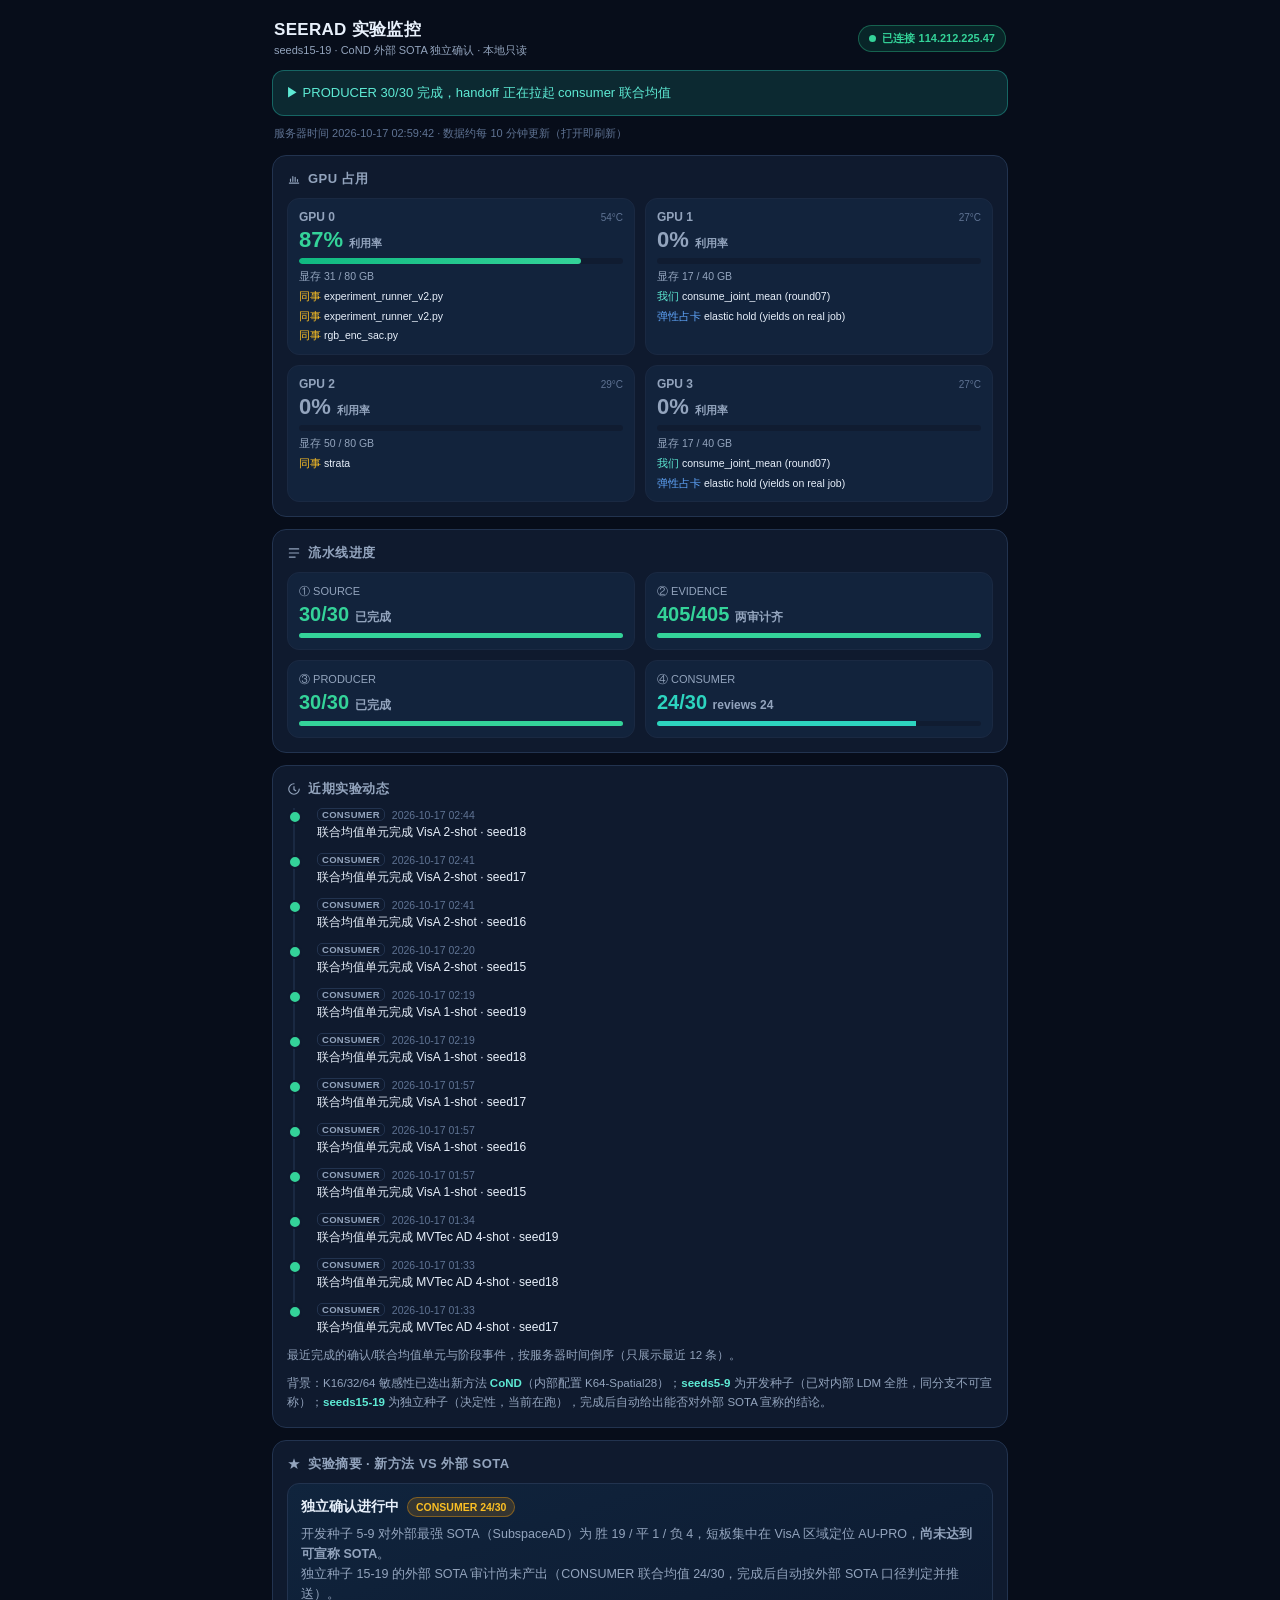
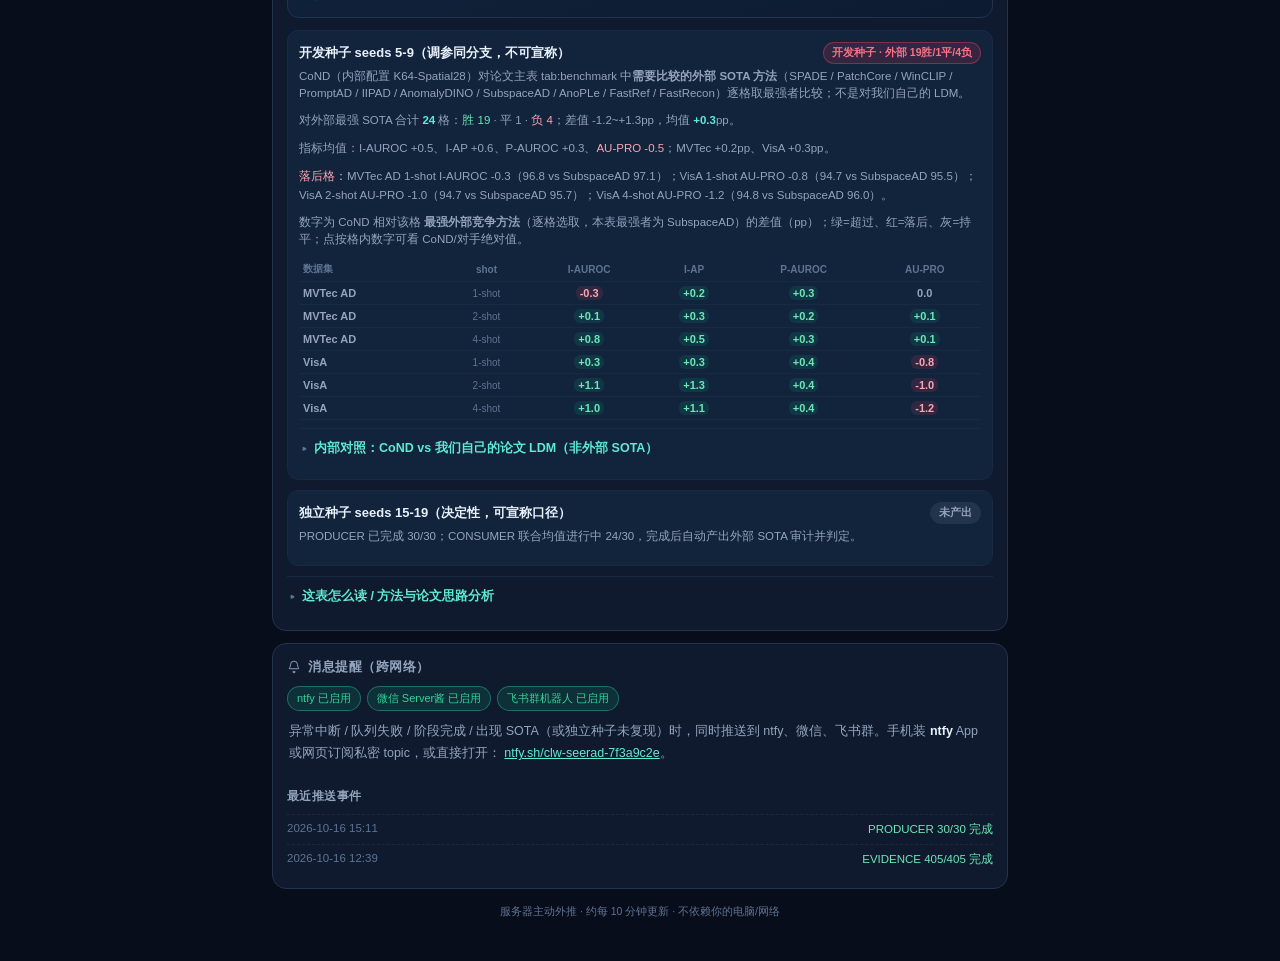
==== commit 7c2100b0: "seerad index: 10-min cadence wording" ====
--- a/assets/seerad/index.html
+++ b/assets/seerad/index.html
@@ -122,7 +122,7 @@
 <div class="hdr">
   <div>
     <h1>SEERAD 实验监控</h1>
-    <div class="sub" id="sub">seeds15-19 · LDM/SOTA 确认 · 本地只读</div>
+    <div class="sub" id="sub">seeds15-19 · CoND 外部 SOTA 独立确认 · 本地只读</div>
   </div>
   <span class="pill muted" id="conn"><span class="spin"></span> 连接中</span>
 </div>
@@ -144,7 +144,7 @@
   <h2><svg class="ic" viewBox="0 0 24 24"><path d="M12 8v5l3 2M12 3a9 9 0 1 0 9 9" stroke="currentColor" stroke-width="2" fill="none" stroke-linecap="round"/></svg>近期实验动态</h2>
   <ul class="tl" id="feed"><li><span class="fl">读取中…</span></li></ul>
   <div class="sumline" style="margin-top:10px">最近完成的确认/联合均值单元与阶段事件，按服务器时间倒序（只展示最近 12 条）。</div>
-  <div class="sumline" style="margin-bottom:0">背景：K16/32/64 敏感性已选出候选 <b>K64-Spatial28</b>；<b>seeds5-9</b> 为开发种子（已 pareto 全胜，同分支不可宣称）；<b>seeds15-19</b> 为独立种子（决定性，当前在跑），完成后自动给出能否宣称 SOTA 的结论。</div>
+  <div class="sumline" style="margin-bottom:0">背景：K16/32/64 敏感性已选出新方法 <b>CoND</b>（内部配置 K64-Spatial28）；<b>seeds5-9</b> 为开发种子（已对内部 LDM 全胜，同分支不可宣称）；<b>seeds15-19</b> 为独立种子（决定性，当前在跑），完成后自动给出能否对外部 SOTA 宣称的结论。</div>
 </div>
 
 <div class="card">
@@ -154,17 +154,18 @@
   <details>
     <summary>这表怎么读 / 方法与论文思路分析</summary>
     <div class="detail-body">
-      <h4>候选方法 K64-Spatial28</h4>
+      <h4>新方法 CoND</h4>
+      <div class="bd" style="margin:2px 0 6px;color:var(--dim);font-size:11.5px">内部配置代号 K64-Spatial28-Image-K32-MultiScaleMean4_12-Pixel-v1（K64-Spatial28）；论文与看板对外统称 <b>CoND</b>。</div>
       <ul>
         <li><span class="k">图像分</span> = 0.35·max(avgpool28 空间窗, K64) + 0.65·top2% 均值；</li>
         <li><span class="k">定位分</span> 复用与论文 LDM 字节一致的 K32 定位图（保证公平，不引入新定位分支）；</li>
         <li><span class="k">像素分</span> = MultiScaleMean4_12 多尺度后处理。</li>
       </ul>
       <h4>和论文 LDM 的关系（内部增量，不是 SOTA 对手）</h4>
-      <p>LDM = query-local mean + covariance（局部均值/协方差），它本身就是论文主表里的一个方法（LDM (Ours) 行）。候选把“局部统计”的同一思路延伸到<span class="k">图像分聚合</span>（空间窗口 + top 比例）和<span class="k">像素分多尺度</span>。对 LDM 全部不劣只能说明<b>内部增量为正</b>，要宣称 SOTA 必须对主表里<b>外部竞争方法</b>逐格取最强者比较。</p>
+      <p>LDM = query-local mean + covariance（局部均值/协方差），它本身就是论文主表里的一个方法（LDM (Ours) 行）。CoND 把“局部统计”的同一思路延伸到<span class="k">图像分聚合</span>（空间窗口 + top 比例）和<span class="k">像素分多尺度</span>。对 LDM 全部不劣只能说明<b>内部增量为正</b>，要宣称 SOTA 必须对主表里<b>外部竞争方法</b>逐格取最强者比较。</p>
       <h4>对外部最强 SOTA 的结论（开发种子 5-9）</h4>
       <ul>
-        <li>逐格最强外部竞争者在 24 格上<b>全部来自本实验室前作 SubspaceAD</b>；候选对它为 <span class="k">19 胜 / 1 平 / 4 负</span>，并非全胜；</li>
+        <li>逐格最强外部竞争者在 24 格上<b>全部来自本实验室前作 SubspaceAD</b>；CoND 对它为 <span class="k">19 胜 / 1 平 / 4 负</span>，并非全胜；</li>
         <li>领先集中在 <span class="k">图像级 I-AUROC / I-AP</span>（VisA 2/4-shot 领先 +1.0~+1.3pp）与像素排名 P-AUROC；</li>
         <li><span class="k">4 个负格：</span>VisA 三个 shot 的 <b>AU-PRO 区域定位</b>全部落后（−0.8/−1.0/−1.2pp），以及 MVTec 1-shot I-AUROC 落后 0.3pp（96.8 vs 97.1）；</li>
         <li>定位分支复用 K32 未改，所以图像分大幅领先、区域定位 AU-PRO 仍欠约 1pp，与论文正文“LDM 的 VisA AU-PRO 低于 SubspaceAD”的事实一致。</li>
@@ -173,7 +174,7 @@
       <p>两层门槛：① 种子 5-9 是<span class="k">调参同一分支</span>（in-sample），必须用固定身份的<span class="k">独立种子 15-19</span> 复现；② 对外部最强 SOTA 不能有任何负格。目前开发种子对外部仍有 4 格落后（VisA AU-PRO），独立审计尚未产出（CONSUMER 联合均值在跑）。</p>
       <h4>论文三种走向（按独立结果）</h4>
       <ul>
-        <li><span class="k">独立种子对外部无负格：</span>可宣称全表超越外部 SOTA，候选作为 LDM 的即插即用升级，补简洁消融；</li>
+        <li><span class="k">独立种子对外部无负格：</span>可宣称全表超越外部 SOTA，CoND 作为 LDM 的即插即用升级，补简洁消融；</li>
         <li><span class="k">仅 VisA AU-PRO 仍负：</span>不主张全表 SOTA，可明确主张<span class="k">图像级/检测口径 SOTA</span>（I-AUROC/I-AP/P-AUROC 领先），并把区域定位作为限制或后续工作；</li>
         <li><span class="k">若要争全表：</span>需先补定位分支（当前 K32 未动），把 VisA AU-PRO 拉到 SubspaceAD 之上再重跑审计。</li>
       </ul>
@@ -201,6 +202,7 @@
 <div class="foot" id="foot">服务器主动外推 · 约每 10 分钟更新 · 不依赖你的电脑/网络</div>
 
 <script>
+var MNAME='CoND';
 var METRIC={i_auroc:'I-AUROC',i_ap:'I-AP',p_auroc:'P-AUROC',au_pro:'AU-PRO'};
 var DSNAME={mvtec_ad:'MVTec AD',visa:'VisA'};
 var SNAP_URL='snapshot.json?t='+Date.now();
@@ -303,7 +305,7 @@
       var v=mode==='ext'?c.dext:c.delta, other=mode==='ext'?c.ext:c.paper;
       var cls=v>0.05?'pos':(v<-0.05?'neg':'zero');
       var who=mode==='ext'?(c.ext_method||'SOTA'):'LDM';
-      var tip='候选 '+c.cand.toFixed(1)+' / '+who+' '+other.toFixed(1);
+      var tip=MNAME+' '+c.cand.toFixed(1)+' / '+who+' '+other.toFixed(1);
       return '<td><span class="dchip '+cls+'" title="'+tip+'">'+fmtD(v)+'</span></td>';
     }).join('');
     rows+='<tr><td class="ds">'+DSNAME[ds]+'</td><td class="sh">'+shot+'-shot</td>'+tds+'</tr>';
@@ -331,13 +333,13 @@
   if(sub)h+='<div class="bd">'+sub+'</div>';
   if(audit.summary_ext){
     h+=extSummaryLine(audit);
-    h+='<div class="bd">数字为候选相对该格 <b>最强外部竞争方法</b>（逐格选取，本表最强者为 '+strongest+'）的差值（pp）；绿=超过、红=落后、灰=持平；点按格内数字可看候选/对手绝对值。</div>';
+    h+='<div class="bd">数字为 '+MNAME+' 相对该格 <b>最强外部竞争方法</b>（逐格选取，本表最强者为 '+strongest+'）的差值（pp）；绿=超过、红=落后、灰=持平；点按格内数字可看 '+MNAME+'/对手绝对值。</div>';
     h+=metricTable(audit.cells||[],'ext');
   }
   if(audit.summary){
-    h+='<details style="margin-top:8px"><summary>内部对照：候选 vs 我们自己的论文 LDM（非外部 SOTA）</summary>'
+    h+='<details style="margin-top:8px"><summary>内部对照：'+MNAME+' vs 我们自己的论文 LDM（非外部 SOTA）</summary>'
       +'<div class="detail-body" style="padding-top:6px">'+ldmSummaryLine(audit)
-      +'<div class="bd">数字为候选相对论文 <b>LDM（Ours）</b> 行的差值（pp），属内部增量；LDM 本身也是表里的一个方法，不能据此宣称 SOTA。</div>'
+      +'<div class="bd">数字为 '+MNAME+' 相对论文 <b>LDM（Ours）</b> 行的差值（pp），属内部增量；LDM 本身也是表里的一个方法，不能据此宣称 SOTA。</div>'
       +metricTable(audit.cells||[],'ldm')+'</div></details>';
   }
   h+='</div>';
@@ -362,7 +364,7 @@
   if(ind&&ext){
     if(ext.n_lose===0&&ext.n_win>0){
       v.innerHTML='<div class="verdict"><div class="vt">SOTA 成立（独立种子 15-19 超越外部最强）<span class="badge win">可宣称</span></div>'
-        +'<div class="vd">候选 K64-Spatial28 在固定身份独立种子上，24 格对外部最强竞争方法（'+(ext.strongest||[]).join('/')+'）无一格落后（胜 '+ext.n_win+' / 平 '+ext.n_tie+'），可宣称超越外部 SOTA。</div></div>';
+        +'<div class="vd">'+MNAME+' 在固定身份独立种子上，24 格对外部最强竞争方法（'+(ext.strongest||[]).join('/')+'）无一格落后（胜 '+ext.n_win+' / 平 '+ext.n_tie+'），可宣称超越外部 SOTA。</div></div>';
     } else if(ext.n_lose>0){
       v.innerHTML='<div class="verdict"><div class="vt">独立种子未达外部 SOTA（'+ext.n_lose+' 格落后）<span class="badge neg">不宣称全表 SOTA</span></div>'
         +'<div class="vd">对外部最强竞争方法（'+(ext.strongest||[]).join('/')+'）为 胜 '+ext.n_win+' / 平 '+ext.n_tie+' / 负 '+ext.n_lose+'，落后格见下表（集中在 VisA 区域定位 AU-PRO）。建议聚焦图像级指标或先补定位短板。</div></div>';
@@ -376,7 +378,7 @@
       +'<div class="vd">'+vd+'</div></div>';
   }
   var html=block('开发种子 seeds 5-9（调参同分支，不可宣称）',
-    '候选 K64-Spatial28 对论文主表 tab:benchmark 中<b>需要比较的外部 SOTA 方法</b>（SPADE / PatchCore / WinCLIP / PromptAD / IIPAD / AnomalyDINO / SubspaceAD / AnoPLe / FastRef / FastRecon）逐格取最强者比较；不是对我们自己的 LDM。',dev,true,'');
+    MNAME+'（内部配置 K64-Spatial28）对论文主表 tab:benchmark 中<b>需要比较的外部 SOTA 方法</b>（SPADE / PatchCore / WinCLIP / PromptAD / IIPAD / AnomalyDINO / SubspaceAD / AnoPLe / FastRef / FastRecon）逐格取最强者比较；不是对我们自己的 LDM。',dev,true,'');
   html+=block('独立种子 seeds 15-19（决定性，可宣称口径）',
     '固定身份独立复现，对<b>外部最强 SOTA</b> 24 格无一格落后才能宣称 SOTA；对自己 LDM 的比较见折叠的内部对照。',ind,false,
     'PRODUCER 已完成 30/30；CONSUMER 联合均值进行中 '+d.consumer+'/30，完成后自动产出外部 SOTA 审计并判定。');
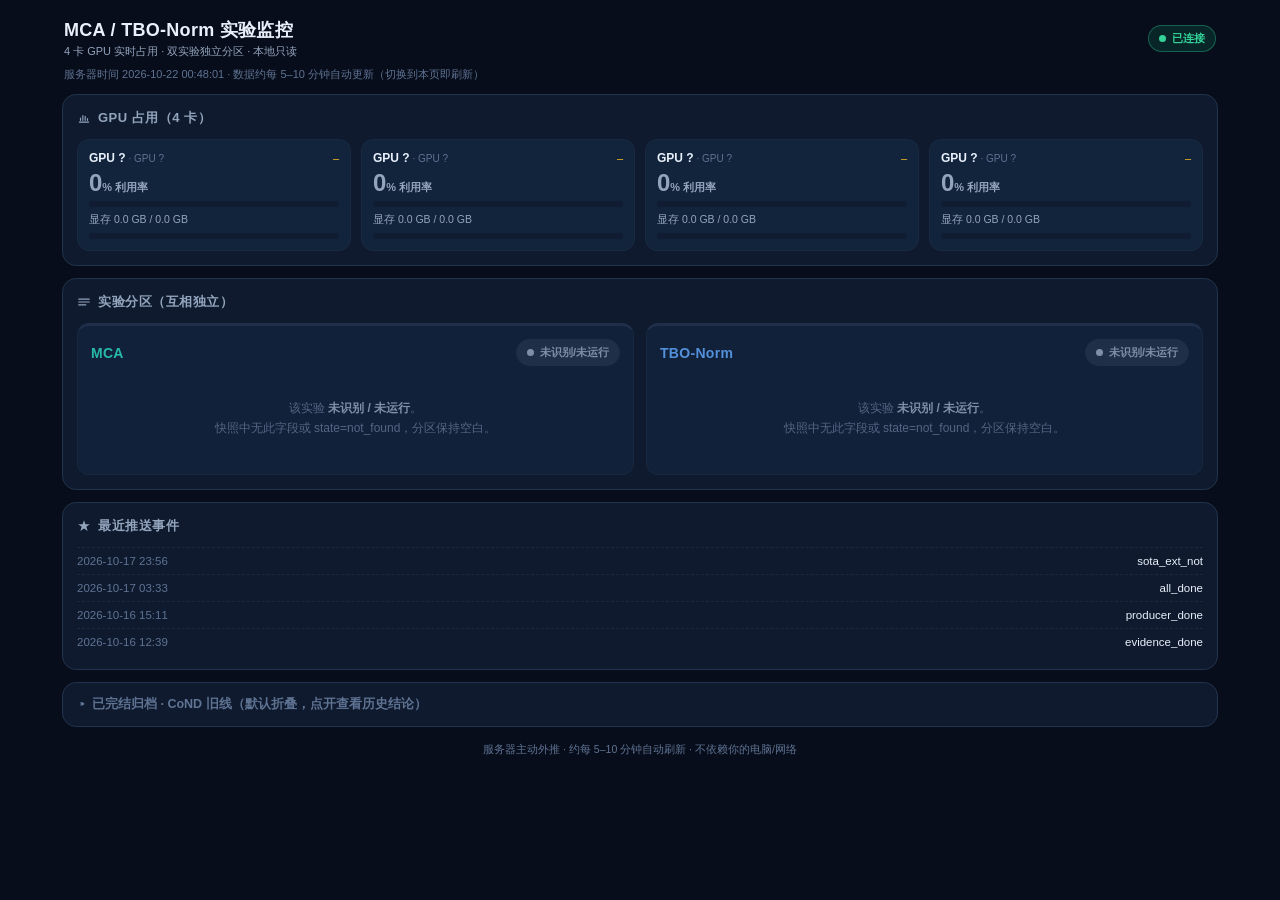
==== commit 78705818: "seerad: MCA/TBO-Norm dual experiment dashboard" ====
--- a/assets/seerad/index.html
+++ b/assets/seerad/index.html
@@ -4,7 +4,7 @@
 <meta charset="UTF-8">
 <meta name="viewport" content="width=device-width, initial-scale=1.0, viewport-fit=cover">
 <meta name="theme-color" content="#0b1120">
-<title>SEERAD 实验监控</title>
+<title>MCA / TBO-Norm 实验监控</title>
 <link rel="manifest" href="manifest.webmanifest">
 <link rel="icon" href="data:image/svg+xml,%3Csvg xmlns='http://www.w3.org/2000/svg' viewBox='0 0 24 24'%3E%3Crect width='24' height='24' rx='5' fill='%2310b981'/%3E%3Cpath d='M5 15l4-4 3 3 7-8' stroke='%2306121f' stroke-width='2.2' fill='none' stroke-linecap='round' stroke-linejoin='round'/%3E%3C/svg%3E">
 <style>
@@ -13,14 +13,14 @@
   --txt:#e8f0fb; --muted:#93a4bd; --dim:#5f7393;
   --ok:#34d399; --okbg:rgba(16,185,129,.14); --run:#2dd4bf; --runbg:rgba(45,212,191,.14);
   --warn:#fbbf24; --warnbg:rgba(245,158,11,.16); --bad:#fb7185; --badbg:rgba(244,63,94,.15);
-  --info:#60a5fa; --accent:#5eead4;
+  --info:#60a5fa; --infobg:rgba(96,165,250,.12); --accent:#5eead4;
 }
 *{box-sizing:border-box;margin:0;padding:0}
 html,body{background:var(--bg);color:var(--txt);font-family:-apple-system,BlinkMacSystemFont,"Segoe UI","PingFang SC","Microsoft YaHei",Roboto,sans-serif;-webkit-text-size-adjust:100%}
-body{padding:max(12px,env(safe-area-inset-top)) 12px 40px;max-width:760px;margin:0 auto}
+body{padding:max(12px,env(safe-area-inset-top)) 12px 40px;max-width:1180px;margin:0 auto}
 a{color:var(--accent)}
-.hdr{display:flex;align-items:center;justify-content:space-between;gap:10px;padding:6px 2px 12px}
-.hdr h1{font-size:17px;font-weight:700;letter-spacing:.3px}
+.hdr{display:flex;align-items:center;justify-content:space-between;gap:10px;padding:6px 2px 12px;flex-wrap:wrap}
+.hdr h1{font-size:18px;font-weight:700;letter-spacing:.3px}
 .hdr .sub{font-size:11px;color:var(--muted);margin-top:2px}
 .pill{font-size:11px;font-weight:600;padding:5px 10px;border-radius:999px;white-space:nowrap;display:inline-flex;align-items:center;gap:6px}
 .dot{width:7px;height:7px;border-radius:50%;background:currentColor;display:inline-block}
@@ -28,8 +28,10 @@
 .pill.bad{background:var(--badbg);color:var(--bad);border:1px solid rgba(244,63,94,.35)}
 .pill.run{background:var(--runbg);color:var(--run);border:1px solid rgba(45,212,191,.3)}
 .pill.muted{background:rgba(147,164,189,.12);color:var(--muted);border:1px solid var(--line)}
+.pill.info{background:var(--infobg);color:var(--info);border:1px solid rgba(96,165,250,.4)}
+.pill.warn2{background:var(--warnbg);color:var(--warn);border:1px solid rgba(245,158,11,.4)}
 .card{background:var(--panel);border:1px solid var(--line);border-radius:14px;padding:14px;margin-bottom:12px}
-.card h2{font-size:13px;font-weight:700;color:var(--muted);letter-spacing:.5px;text-transform:uppercase;margin-bottom:10px;display:flex;align-items:center;gap:7px}
+.card h2{font-size:13px;font-weight:700;color:var(--muted);letter-spacing:.5px;text-transform:uppercase;margin-bottom:12px;display:flex;align-items:center;gap:7px}
 .card h2 .ic{width:14px;height:14px;flex:none;fill:var(--accent)}
 .alert{border-radius:12px;padding:12px 13px;font-size:13px;line-height:1.55;margin-bottom:12px;border:1px solid}
 .alert.run{background:var(--runbg);border-color:rgba(45,212,191,.35);color:var(--accent)}
@@ -37,423 +39,407 @@
 .alert.ok{background:var(--okbg);border-color:rgba(52,211,153,.35);color:#6ee7b7}
 .alert.warn{background:var(--warnbg);border-color:rgba(245,158,11,.4);color:#fcd34d}
 .alert b{color:var(--txt)}
-.gpus{display:grid;grid-template-columns:repeat(2,1fr);gap:10px}
-.gpu{background:var(--panel2);border:1px solid var(--line2);border-radius:12px;padding:11px;min-width:0}
-.gpu .top{display:flex;justify-content:space-between;align-items:baseline}
-.gpu .gi{font-size:12px;color:var(--muted);font-weight:600}
-.gpu .tmp{font-size:10px;color:var(--dim)}
-.gpu .util{font-size:22px;font-weight:800;margin:3px 0 5px}
+/* ===== GPU 卡片 ===== */
+.gpus{display:grid;grid-template-columns:repeat(4,1fr);gap:10px}
+@media (max-width:900px){.gpus{grid-template-columns:repeat(2,1fr)}}
+@media (max-width:520px){.gpus{grid-template-columns:1fr}}
+.gpu{background:var(--panel2);border:1px solid var(--line2);border-radius:12px;padding:11px;min-width:0;display:flex;flex-direction:column;gap:6px}
+.gpu .top{display:flex;justify-content:space-between;align-items:baseline;gap:6px}
+.gpu .gi{font-size:12px;color:var(--txt);font-weight:700;white-space:nowrap;overflow:hidden;text-overflow:ellipsis}
+.gpu .gname{font-size:10px;color:var(--dim);font-weight:500}
+.gpu .tmp{font-size:11px;color:var(--warn);font-variant-numeric:tabular-nums;flex:none}
+.gpu .util{font-size:24px;font-weight:800;line-height:1;font-variant-numeric:tabular-nums}
+.gpu .util small{font-size:11px;color:var(--muted);font-weight:600}
 .gpu.hi .util{color:var(--ok)} .gpu.zero .util{color:var(--muted)}
 .bar{height:6px;border-radius:4px;background:#101c31;overflow:hidden}
-.bar i{display:block;height:100%;border-radius:4px;background:linear-gradient(90deg,#10b981,#34d399)}
+.bar i{display:block;height:100%;border-radius:4px;background:linear-gradient(90deg,#10b981,#34d399);transition:width .3s}
 .gpu.zero .bar i{background:#33415c}
-.gpu .mem{font-size:10.5px;color:var(--muted);margin-top:6px}
-.gpu .who{font-size:10.5px;margin-top:5px;line-height:1.4;word-break:break-word}
-.who .me{color:var(--accent)} .who .other{color:var(--warn)} .who .hold{color:var(--info)}
-.stages{display:grid;grid-template-columns:repeat(2,1fr);gap:10px}
+.bar.mem i{background:linear-gradient(90deg,#3b82f6,#60a5fa)}
+.gpu .mem{font-size:10.5px;color:var(--muted);font-variant-numeric:tabular-nums}
+.gpu .tags{display:flex;flex-wrap:wrap;gap:5px;margin-top:2px}
+.etag{font-size:10px;font-weight:700;padding:2px 8px;border-radius:999px;border:1px solid;white-space:nowrap}
+.etag.mca{background:var(--runbg);color:var(--run);border-color:rgba(45,212,191,.4)}
+.etag.tbo{background:var(--infobg);color:var(--info);border-color:rgba(96,165,250,.4)}
+.etag.other{background:rgba(251,191,36,.1);color:var(--warn);border-color:rgba(251,191,36,.35)}
+.gpu .who{font-size:10px;color:var(--dim);line-height:1.45;word-break:break-all}
+.gpu .who b{color:var(--muted);font-weight:600}
+/* ===== 实验面板 ===== */
+.exps{display:grid;grid-template-columns:1fr 1fr;gap:12px;align-items:start}
+@media (max-width:900px){.exps{grid-template-columns:1fr}}
+.exp{background:var(--panel2);border:1px solid var(--line2);border-radius:12px;padding:13px}
+.exp.mca{border-top:3px solid var(--run)}
+.exp.tbo{border-top:3px solid var(--info)}
+.exp.off{border-top:3px solid var(--line);opacity:.85}
+.exp .eh{display:flex;justify-content:space-between;align-items:center;gap:8px;flex-wrap:wrap;margin-bottom:10px}
+.exp .eh .en{font-size:14px;font-weight:800;letter-spacing:.3px}
+.exp.mca .en{color:var(--run)} .exp.tbo .en{color:var(--info)}
+.exp .meta{font-size:11px;color:var(--muted);line-height:1.7;margin-bottom:9px}
+.exp .meta b{color:var(--txt);font-weight:600}
+.progrow{margin:8px 0 10px}
+.progrow .pl{display:flex;justify-content:space-between;font-size:11px;color:var(--muted);margin-bottom:4px}
+.progrow .pl b{color:var(--txt);font-variant-numeric:tabular-nums}
+.progrow .mini{height:6px;border-radius:4px;background:#101c31;overflow:hidden}
+.progrow .mini i{display:block;height:100%;border-radius:4px}
+.exp.mca .mini i{background:var(--run)} .exp.tbo .mini i{background:var(--info)}
+.exp h3{font-size:11px;color:var(--dim);font-weight:700;letter-spacing:.4px;margin:10px 0 5px;text-transform:uppercase}
+table.res{width:100%;border-collapse:collapse;font-size:10.5px;table-layout:fixed}
+table.res th,table.res td{padding:4px 4px;text-align:left;border-bottom:1px solid var(--line2);word-break:break-word}
+table.res th{color:var(--dim);font-weight:600;font-size:10px}
+table.res td.v{text-align:right;font-variant-numeric:tabular-nums;font-weight:700;color:var(--txt)}
+table.res td.rowc{color:var(--accent);white-space:nowrap}
+.logtail{background:#0b1628;border:1px solid var(--line2);border-radius:8px;padding:8px 10px;font-family:ui-monospace,SFMono-Regular,Menlo,Consolas,monospace;font-size:10.5px;line-height:1.6;color:var(--muted);white-space:pre-wrap;word-break:break-word;max-height:130px;overflow:auto;margin-top:2px}
+.exp .upd{font-size:10px;color:var(--dim);margin-top:9px;text-align:right}
+.exp .empty{font-size:12px;color:var(--dim);text-align:center;padding:22px 8px;line-height:1.7}
+.exp .empty b{color:var(--muted)}
+/* ===== 当前结论区块 ===== */
+.concl{border:1px solid var(--line2);border-radius:10px;padding:10px 11px;margin-bottom:11px;background:#0b1628}
+.concl.pend{text-align:center;padding:12px 8px;color:var(--info);font-size:12px;font-weight:600}
+.concl .cr{display:flex;justify-content:space-between;align-items:center;gap:8px;flex-wrap:wrap;margin-bottom:6px}
+.concl .ch{font-size:12.5px;font-weight:700;line-height:1.5;color:var(--txt)}
+.concl ul{margin:5px 0 8px;padding-left:17px}
+.concl li{font-size:11px;color:var(--muted);line-height:1.6;margin:2px 0}
+.concl h5{font-size:10px;color:var(--dim);font-weight:700;letter-spacing:.4px;margin:8px 0 4px;text-transform:uppercase}
+.klrow{margin-bottom:6px}
+.klrow .klab{display:flex;justify-content:space-between;font-size:11px;margin-bottom:3px}
+.klrow .klab .t{color:var(--muted)}
+.klrow .klab .v{font-weight:700;font-variant-numeric:tabular-nums}
+.klrow .klab .v.ok{color:var(--ok)} .klrow .klab .v.bad{color:var(--bad)} .klrow .klab .v.dim{color:var(--dim)}
+.klrow .kbar{height:5px;border-radius:3px;background:#101c31;overflow:hidden}
+.klrow .kbar i{display:block;height:100%;border-radius:3px}
+.klrow .kbar i.ok{background:var(--ok)} .klrow .kbar i.bad{background:var(--bad)} .klrow .kbar i.dim{background:#33415c}
+table.four{width:100%;border-collapse:collapse;font-size:10.5px;table-layout:fixed;margin-top:2px}
+table.four th,table.four td{padding:3px 4px;text-align:left;border-bottom:1px solid var(--line2)}
+table.four th{color:var(--dim);font-weight:600;font-size:10px}
+table.four td.v{text-align:right;font-variant-numeric:tabular-nums;font-weight:700}
+table.four td.v.tbd{color:var(--dim);font-weight:500}
+/* ===== 底部归档折叠区 ===== */
+details.archive{border:1px solid var(--line);border-radius:14px;background:var(--panel);padding:0 14px;margin-bottom:12px}
+details.archive summary{cursor:pointer;font-size:12.5px;font-weight:700;color:var(--dim);padding:13px 2px;list-style:none;display:flex;align-items:center;gap:7px}
+details.archive summary::-webkit-details-marker{display:none}
+details.archive summary::before{content:"▸";color:var(--dim);transition:transform .15s}
+details.archive[open] summary::before{transform:rotate(90deg)}
+.detail-body{font-size:12.5px;color:var(--muted);line-height:1.8;padding:2px 2px 14px}
+.detail-body h4{color:var(--txt);font-size:13px;margin:4px 0 8px}
+.detail-body p{margin:6px 0}
+.detail-body code{background:#0b1628;border:1px solid var(--line2);border-radius:4px;padding:1px 5px;font-size:11px;color:var(--accent)}
+/* ===== 旧版兼容区块 ===== */
+.stages{display:grid;grid-template-columns:repeat(4,1fr);gap:10px}
+@media (max-width:900px){.stages{grid-template-columns:repeat(2,1fr)}}
 .stage{background:var(--panel2);border:1px solid var(--line2);border-radius:12px;padding:11px}
-.stage .n{font-size:11px;color:var(--muted);display:flex;align-items:center;gap:6px}
+.stage .n{font-size:11px;color:var(--muted)}
 .stage .big{font-size:20px;font-weight:800;margin:4px 0 7px}
 .stage .big small{font-size:12px;color:var(--muted);font-weight:600}
 .stage.done .big{color:var(--ok)} .stage.run .big{color:var(--run)} .stage.wait .big{color:var(--dim)}
-.mini{height:5px;border-radius:3px;background:#101c31;overflow:hidden}
-.mini i{display:block;height:100%;background:var(--ok)} .stage.run .mini i{background:var(--run)}
-.verdict{border-radius:12px;padding:13px;border:1px solid var(--line);margin-bottom:12px;background:linear-gradient(160deg,#10243d,#0d1b31)}
-.verdict .vt{font-size:14px;font-weight:700;display:flex;align-items:center;gap:8px;flex-wrap:wrap}
-.verdict .vd{font-size:12.5px;color:var(--muted);line-height:1.6;margin-top:7px}
-.badge{font-size:10.5px;font-weight:700;padding:3px 8px;border-radius:999px;border:1px solid}
-.badge.win{background:var(--okbg);color:var(--ok);border-color:rgba(52,211,153,.4)}
-.badge.pending{background:var(--warnbg);color:var(--warn);border-color:rgba(245,158,11,.4)}
-.badge.no{background:rgba(147,164,189,.12);color:var(--muted);border-color:var(--line)}
-.badge.neg{background:var(--badbg);color:var(--bad);border-color:rgba(244,63,94,.4)}
-.blk{border:1px solid var(--line2);border-radius:11px;padding:11px;margin-bottom:10px;background:var(--panel2)}
-.blk .bt{font-size:13px;font-weight:700;display:flex;justify-content:space-between;align-items:center;gap:8px;flex-wrap:wrap;margin-bottom:4px}
-.blk .bd{font-size:11.5px;color:var(--muted);line-height:1.5;margin-bottom:9px}
-table.cells{width:100%;border-collapse:collapse;font-size:11px}
-table.cells th,table.cells td{padding:5px 4px;text-align:center;border-bottom:1px solid var(--line2)}
-table.cells th{color:var(--dim);font-weight:600;font-size:10px}
-table.cells td.ds{text-align:left;font-weight:700;color:var(--muted);white-space:nowrap}
-table.cells td.sh{color:var(--dim);font-size:10px}
-.dchip{font-weight:700;font-variant-numeric:tabular-nums;border-radius:6px;padding:1px 4px}
-.dchip.pos{color:#6ee7b7;background:rgba(16,185,129,.13)}
-.dchip.zero{color:var(--muted)}
-.dchip.neg{color:#fda4af;background:rgba(244,63,94,.14)}
-details{border-top:1px solid var(--line2);margin-top:4px}
-details summary{cursor:pointer;font-size:12.5px;font-weight:700;color:var(--accent);padding:11px 2px;list-style:none;display:flex;align-items:center;gap:7px}
-details summary::-webkit-details-marker{display:none}
-details summary::before{content:"▸";color:var(--dim);transition:transform .15s}
-details[open] summary::before{transform:rotate(90deg)}
-.detail-body{font-size:12.5px;color:var(--muted);line-height:1.75;padding:2px 2px 12px}
-.detail-body h4{color:var(--txt);font-size:12.5px;margin:11px 0 4px}
-.detail-body ul{padding-left:18px} .detail-body li{margin:3px 0}
-.detail-body code{background:#0b1628;border:1px solid var(--line2);border-radius:4px;padding:1px 5px;font-size:11px;color:var(--accent)}
-.detail-body .k{color:var(--txt);font-weight:600}
-.chips{display:flex;flex-wrap:wrap;gap:6px;margin-top:8px}
-.chip{font-size:11px;padding:4px 9px;border-radius:999px;background:rgba(96,165,250,.12);border:1px solid rgba(96,165,250,.3);color:var(--info)}
-.chip.on{background:var(--okbg);border-color:rgba(52,211,153,.4);color:var(--ok)}
-.metricline{font-size:12px;color:var(--muted);line-height:1.7}
+.mini2{height:5px;border-radius:3px;background:#101c31;overflow:hidden}
+.mini2 i{display:block;height:100%;background:var(--ok)} .stage.run .mini2 i{background:var(--run)}
+.legacy-note{font-size:12px;color:var(--dim);text-align:center;padding:14px 6px;line-height:1.7}
 .tl{list-style:none;margin:0}
 .tl li{position:relative;padding:0 0 12px 22px;border-left:2px solid var(--line2);margin-left:6px}
 .tl li:last-child{border-left-color:transparent;padding-bottom:0}
 .tl li::before{content:"";position:absolute;left:-7px;top:2px;width:10px;height:10px;border-radius:50%;background:var(--run);border:2px solid var(--panel)}
-.tl li.stage-EVIDENCE::before{background:var(--info)}
-.tl li.stage-CONSUMER::before{background:var(--ok)}
-.tl li.stage-SOTA::before{background:var(--warn)}
-.tl li.stage-PRODUCER::before{background:var(--run)}
 .tl .ft{font-size:10.5px;color:var(--dim);display:flex;gap:7px;align-items:center}
 .tl .stag{font-size:9.5px;font-weight:700;color:var(--muted);border:1px solid var(--line);border-radius:5px;padding:0 4px;letter-spacing:.3px}
 .tl .fl{font-size:12px;color:var(--txt);margin-top:2px;line-height:1.5}
-.sumline{font-size:11.5px;color:var(--muted);line-height:1.7;margin:2px 0 8px}
-.sumline b{color:var(--accent)}
-.sumline .pos{color:#6ee7b7} .sumline .neg{color:#fda4af}
-.evlist{list-style:none;margin-top:10px}
+.evlist{list-style:none;margin-top:4px}
 .evlist li{font-size:11.5px;padding:7px 0;border-top:1px dashed var(--line2);display:flex;justify-content:space-between;gap:10px}
 .evlist .et{color:var(--dim);white-space:nowrap}
 .evlist .el{color:var(--txt);text-align:right}
 .evlist .el.bad{color:#fda4af} .evlist .el.ok{color:#6ee7b7} .evlist .el.warn{color:#fcd34d}
 .foot{text-align:center;color:var(--dim);font-size:10.5px;margin-top:14px;line-height:1.7}
-.foot a{word-break:break-all}
 .err{color:#fda4af;font-size:12px;text-align:center;padding:10px}
 .spin{display:inline-block;width:12px;height:12px;border:2px solid rgba(255,255,255,.2);border-top-color:var(--run);border-radius:50%;animation:sp 1s linear infinite}
 @keyframes sp{to{transform:rotate(360deg)}}
+#updated{color:var(--dim);font-size:11px;margin:-4px 2px 12px}
 </style>
 </head>
 <body>
 <div class="hdr">
   <div>
-    <h1>SEERAD 实验监控</h1>
-    <div class="sub" id="sub">seeds15-19 · CoND 外部 SOTA 独立确认 · 本地只读</div>
+    <h1>MCA / TBO-Norm 实验监控</h1>
+    <div class="sub">4 卡 GPU 实时占用 · 双实验独立分区 · 本地只读</div>
   </div>
   <span class="pill muted" id="conn"><span class="spin"></span> 连接中</span>
 </div>
 
 <div id="banner"></div>
-<div id="updated" class="metricline" style="margin:-4px 2px 12px;color:var(--dim);font-size:11px"></div>
+<div id="updated"></div>
 
 <div class="card">
-  <h2><svg class="ic" viewBox="0 0 24 24"><path d="M4 19h16M6 16v-4m4 4V8m4 8v-7m4 7v-3" stroke="currentColor" stroke-width="2" fill="none" stroke-linecap="round"/></svg>GPU 占用</h2>
+  <h2><svg class="ic" viewBox="0 0 24 24"><path d="M4 19h16M6 16v-4m4 4V8m4 8v-7m4 7v-3" stroke="currentColor" stroke-width="2" fill="none" stroke-linecap="round"/></svg>GPU 占用（4 卡）</h2>
   <div class="gpus" id="gpus"></div>
 </div>
 
 <div class="card">
-  <h2><svg class="ic" viewBox="0 0 24 24"><path d="M4 5h16M4 12h16M4 19h10" stroke="currentColor" stroke-width="2" stroke-linecap="round"/></svg>流水线进度</h2>
-  <div class="stages" id="stages"></div>
+  <h2><svg class="ic" viewBox="0 0 24 24"><path d="M3 7h18M3 12h18M3 17h12" stroke="currentColor" stroke-width="2" stroke-linecap="round"/></svg>实验分区（互相独立）</h2>
+  <div class="exps">
+    <div class="exp mca" id="expMCA"></div>
+    <div class="exp tbo" id="expTBO"></div>
+  </div>
 </div>
 
 <div class="card">
-  <h2><svg class="ic" viewBox="0 0 24 24"><path d="M12 8v5l3 2M12 3a9 9 0 1 0 9 9" stroke="currentColor" stroke-width="2" fill="none" stroke-linecap="round"/></svg>近期实验动态</h2>
-  <ul class="tl" id="feed"><li><span class="fl">读取中…</span></li></ul>
-  <div class="sumline" style="margin-top:10px">最近完成的确认/联合均值单元与阶段事件，按服务器时间倒序（只展示最近 12 条）。</div>
-  <div class="sumline" style="margin-bottom:0">背景：K16/32/64 敏感性已选出新方法 <b>CoND</b>（内部配置 K64-Spatial28）；<b>seeds5-9</b> 为开发种子（已对内部 LDM 全胜，同分支不可宣称）；<b>seeds15-19</b> 为独立种子（决定性，当前在跑），完成后自动给出能否对外部 SOTA 宣称的结论。</div>
+  <h2><svg class="ic" viewBox="0 0 24 24"><path d="M12 2l2.4 6.9H22l-6 4.5 2.3 7.1L12 16.2 5.7 20.5 8 13.4 2 8.9h7.6z" fill="currentColor"/></svg>最近推送事件</h2>
+  <ul class="evlist" id="evlist"></ul>
 </div>
 
-<div class="card">
-  <h2><svg class="ic" viewBox="0 0 24 24"><path d="M12 2l2.4 6.9H22l-6 4.5 2.3 7.1L12 16.2 5.7 20.5 8 13.4 2 8.9h7.6z" fill="currentColor"/></svg>实验摘要 · 新方法 vs 外部 SOTA</h2>
-  <div id="verdict"></div>
-  <div id="sotaBlocks"></div>
-  <details>
-    <summary>这表怎么读 / 方法与论文思路分析</summary>
-    <div class="detail-body">
-      <h4>新方法 CoND</h4>
-      <div class="bd" style="margin:2px 0 6px;color:var(--dim);font-size:11.5px">内部配置代号 K64-Spatial28-Image-K32-MultiScaleMean4_12-Pixel-v1（K64-Spatial28）；论文与看板对外统称 <b>CoND</b>。</div>
-      <ul>
-        <li><span class="k">图像分</span> = 0.35·max(avgpool28 空间窗, K64) + 0.65·top2% 均值；</li>
-        <li><span class="k">定位分</span> 复用与论文 LDM 字节一致的 K32 定位图（保证公平，不引入新定位分支）；</li>
-        <li><span class="k">像素分</span> = MultiScaleMean4_12 多尺度后处理。</li>
-      </ul>
-      <h4>和论文 LDM 的关系（内部增量，不是 SOTA 对手）</h4>
-      <p>LDM = query-local mean + covariance（局部均值/协方差），它本身就是论文主表里的一个方法（LDM (Ours) 行）。CoND 把“局部统计”的同一思路延伸到<span class="k">图像分聚合</span>（空间窗口 + top 比例）和<span class="k">像素分多尺度</span>。对 LDM 全部不劣只能说明<b>内部增量为正</b>，要宣称 SOTA 必须对主表里<b>外部竞争方法</b>逐格取最强者比较。</p>
-      <h4>对外部最强 SOTA 的结论（开发种子 5-9）</h4>
-      <ul>
-        <li>逐格最强外部竞争者在 24 格上<b>全部来自本实验室前作 SubspaceAD</b>；CoND 对它为 <span class="k">19 胜 / 1 平 / 4 负</span>，并非全胜；</li>
-        <li>领先集中在 <span class="k">图像级 I-AUROC / I-AP</span>（VisA 2/4-shot 领先 +1.0~+1.3pp）与像素排名 P-AUROC；</li>
-        <li><span class="k">4 个负格：</span>VisA 三个 shot 的 <b>AU-PRO 区域定位</b>全部落后（−0.8/−1.0/−1.2pp），以及 MVTec 1-shot I-AUROC 落后 0.3pp（96.8 vs 97.1）；</li>
-        <li>定位分支复用 K32 未改，所以图像分大幅领先、区域定位 AU-PRO 仍欠约 1pp，与论文正文“LDM 的 VisA AU-PRO 低于 SubspaceAD”的事实一致。</li>
-      </ul>
-      <h4>为什么现在还不能宣称 SOTA</h4>
-      <p>两层门槛：① 种子 5-9 是<span class="k">调参同一分支</span>（in-sample），必须用固定身份的<span class="k">独立种子 15-19</span> 复现；② 对外部最强 SOTA 不能有任何负格。目前开发种子对外部仍有 4 格落后（VisA AU-PRO），独立审计尚未产出（CONSUMER 联合均值在跑）。</p>
-      <h4>论文三种走向（按独立结果）</h4>
-      <ul>
-        <li><span class="k">独立种子对外部无负格：</span>可宣称全表超越外部 SOTA，CoND 作为 LDM 的即插即用升级，补简洁消融；</li>
-        <li><span class="k">仅 VisA AU-PRO 仍负：</span>不主张全表 SOTA，可明确主张<span class="k">图像级/检测口径 SOTA</span>（I-AUROC/I-AP/P-AUROC 领先），并把区域定位作为限制或后续工作；</li>
-        <li><span class="k">若要争全表：</span>需先补定位分支（当前 K32 未动），把 VisA AU-PRO 拉到 SubspaceAD 之上再重跑审计。</li>
-      </ul>
-      <h4>口径提醒</h4>
-      <p>外部 SOTA 来自论文主表 tab:benchmark（SPADE/PatchCore/WinCLIP/PromptAD/IIPAD/AnomalyDINO/SubspaceAD/AnoPLe/FastRef/FastRecon），逐格取最强；<span class="k">不含 P-AP</span>，指标为 I-AUROC/I-AP/P-AUROC/AU-PRO。Table II 含 P-AP 口径不同，不要直接相减。</p>
-    </div>
-  </details>
-</div>
-
-<div class="card">
-  <h2><svg class="ic" viewBox="0 0 24 24"><path d="M12 2a6 6 0 0 0-6 6c0 4-2 5-2 7h16c0-2-2-3-2-7a6 6 0 0 0-6-6zM10 20h4a2 2 0 0 1-4 0z" stroke="currentColor" stroke-width="1.6" fill="none"/></svg>消息提醒（跨网络）</h2>
-  <div class="chips">
-    <span class="chip on">ntfy 已启用</span>
-    <span class="chip on">微信 Server酱 已启用</span>
-    <span class="chip on" id="feishuChip">飞书群机器人 已启用</span>
+<details class="archive">
+  <summary>已完结归档 · CoND 旧线（默认折叠，点开查看历史结论）</summary>
+  <div class="detail-body">
+    <h4>CoND（seeds15-19 独立批次）——未复现全表 SOTA，该线终结</h4>
+    <p>决定性批次 <b>seeds15-19</b> 经独立 <code>table_audit</code>，对 LDM 显示值为 <b>7 胜 / 8 平 / 9 负</b>，均值 <b>−0.02pp</b>，未形成对外部 SOTA 的严格超越。</p>
+    <p>证据包 <code>cond_seeds15_19_evidence_20261018.zip</code> 已交付；论文已投稿。<b>该线已终结，不回头刷结构 SOTA</b>——当前全部算力与注意力在 MCA / TBO-Norm。</p>
   </div>
-  <div class="detail-body" style="margin-top:8px">
-    异常中断 / 队列失败 / 阶段完成 / 出现 SOTA（或独立种子未复现）时，同时推送到 ntfy、微信、飞书群。手机装 <span class="k">ntfy</span> App 或网页订阅私密 topic，或直接打开：
-    <a id="ntfyLink" href="https://ntfy.sh/clw-seerad-7f3a9c2e" target="_blank">ntfy.sh/clw-seerad-7f3a9c2e</a>。
-  </div>
-  <h4 style="color:var(--muted);font-size:11.5px;margin:12px 0 2px;letter-spacing:.4px">最近推送事件</h4>
-  <ul class="evlist" id="evlist"><li><span class="el">读取中…</span></li></ul>
-</div>
-
-<div class="foot" id="foot">服务器主动外推 · 约每 10 分钟更新 · 不依赖你的电脑/网络</div>
+</details>
+
+<div class="foot" id="foot">服务器主动外推 · 约每 5–10 分钟自动刷新 · 不依赖你的电脑/网络</div>
 
 <script>
-var MNAME='CoND';
-var METRIC={i_auroc:'I-AUROC',i_ap:'I-AP',p_auroc:'P-AUROC',au_pro:'AU-PRO'};
-var DSNAME={mvtec_ad:'MVTec AD',visa:'VisA'};
-var SNAP_URL='snapshot.json?t='+Date.now();
-
-function esc(s){return String(s).replace(/[&<>]/g,function(c){return{'&':'&amp;','<':'&lt;','>':'&gt;'}[c];});}
-function pct(v){return Math.max(0,Math.min(100,parseFloat(v)||0));}
-
-function parseGpu(s){
-  var m=s.match(/GPU(\d+)\s+(\d+)%\s+([\d.]+)\/([\d.]+)GB\s+(\d+)C/);
-  return m?{i:m[1],u:+m[2],used:+m[3],tot:+m[4],t:+m[5]}:null;
-}
-function renderGpus(gpus, who){
+/* ===== 工具 ===== */
+function esc(s){return String(s==null?'':s).replace(/[&<>]/g,function(c){return{'&':'&amp;','<':'&lt;','>':'&gt;'}[c];});}
+function num(v){v=parseFloat(v);return isFinite(v)?v:0;}
+function pct(v){return Math.max(0,Math.min(100,v));}
+function fmtGB(mb){mb=num(mb);return (mb/1024).toFixed(1)+' GB';}
+
+/* ===== GPU 卡片（新契约 snapshot.gpus[]） ===== */
+function renderGpus(gpus){
+  var el=document.getElementById('gpus');
+  if(!gpus||!gpus.length){el.innerHTML='<div class="err">暂无 GPU 数据</div>';return;}
   var html='';
   gpus.forEach(function(g){
-    var x=parseGpu(g); if(!x)return;
-    var cls=x.u>5?'hi':'zero';
-    var LABEL={me:'我们',other:'同事',hold:'弹性占卡'};
-    var w=who['gpu'+x.i]||[];
-    var whtml=w.slice(0,3).map(function(p){
-      var c=['me','other','hold'].indexOf(p.who)>=0?p.who:'other';
-      return '<div class="who"><span class="'+c+'">'+esc(LABEL[c]||p.who)+'</span> '+esc(p.desc)+'</div>';
+    if(!g)return;
+    var idx=(g.index==null)?'?':g.index;
+    var name=g.name||('GPU '+idx);
+    var util=num(g.util_gpu), temp=g.temp_c;
+    var memUsed=num(g.mem_used_mb), memTotal=num(g.mem_total_mb);
+    var memPct=memTotal>0?pct(memUsed/memTotal*100):0;
+    var cls=util>5?'hi':'zero';
+    /* 进程归属：experiment=other 只在卡上小字标注，不进实验面板 */
+    var expMap={}, others=[];
+    (g.procs||[]).forEach(function(p){
+      if(!p)return;
+      var e=(p.experiment||'other');
+      if(e==='other'){others.push(p);}
+      else{(expMap[e]=expMap[e]||[]).push(p);}
+    });
+    var tags=Object.keys(expMap).map(function(e){
+      var c=/mca/i.test(e)?'mca':(/tbo/i.test(e)?'tbo':'other');
+      return '<span class="etag '+c+'">'+esc(e)+'</span>';
     }).join('');
-    html+='<div class="gpu '+cls+'"><div class="top"><span class="gi">GPU '+x.i+'</span><span class="tmp">'+x.t+'°C</span></div>'
-      +'<div class="util">'+x.u+'% <span style="font-size:11px;color:var(--muted)">利用率</span></div>'
-      +'<div class="bar"><i style="width:'+x.u+'%"></i></div>'
-      +'<div class="mem">显存 '+x.used+' / '+x.tot+' GB</div>'+whtml+'</div>';
+    var who=others.slice(0,3).map(function(p){
+      return '<div class="who"><b>'+esc(p.owner||'?')+'</b> · '+esc(p.cmd_short||'')+'</div>';
+    }).join('');
+    html+='<div class="gpu '+cls+'">'
+      +'<div class="top"><span class="gi">GPU '+idx+'<span class="gname"> · '+esc(name)+'</span></span>'
+      +'<span class="tmp">'+(temp==null?'–':esc(temp)+'°C')+'</span></div>'
+      +'<div class="util">'+util+'<small>% 利用率</small></div>'
+      +'<div class="bar"><i style="width:'+pct(util)+'%"></i></div>'
+      +'<div class="mem">显存 '+fmtGB(memUsed)+' / '+fmtGB(memTotal)+'</div>'
+      +'<div class="bar mem"><i style="width:'+memPct+'%"></i></div>'
+      +(tags?'<div class="tags">'+tags+'</div>':'')
+      +who
+      +'</div>';
   });
-  document.getElementById('gpus').innerHTML=html||'<div class="err">暂无 GPU 数据</div>';
-}
-
-function stage(cls,n,big,sub,prog){
-  return '<div class="stage '+cls+'"><div class="n">'+n+'</div><div class="big">'+big+' <small>'+sub+'</small></div>'
-    +'<div class="mini"><i style="width:'+prog+'%"></i></div></div>';
-}
-function renderStages(d){
-  var ev=Math.max(d.ev_pix,d.ev_img), evP=ev>=405&&d.audits;
-  var h='';
-  h+=stage(d.source>=30?'done':'run','① SOURCE',d.source+'/30',d.source>=30?'已完成':'',pct(d.source/30*100));
-  h+=stage(evP?'done':'run','② EVIDENCE',ev+'/405',d.audits?'两审计齐':'',pct(ev/405*100));
-  h+=stage(d.producer>=30?'done':'run','③ PRODUCER',d.producer+'/30',d.queue_complete?'已完成':'进行中',pct(d.producer/30*100));
-  h+=stage(d.consumer>=30?'done':(d.consumer>0?'run':'wait'),'④ CONSUMER',d.consumer+'/30','reviews '+d.reviews,pct(d.consumer/30*100));
-  document.getElementById('stages').innerHTML=h;
-}
-
-function banner(d){
+  el.innerHTML=html||'<div class="err">暂无 GPU 数据</div>';
+}
+
+/* ===== 当前结论区块 ===== */
+var VSTYLE={RUNNING:['pill muted','运行中'],CONDITIONAL_GO:['pill warn2','条件 GO'],GO:['pill ok','GO'],KILL:['pill bad','KILL'],PENDING:['pill info','待门禁']};
+var FOURROW_LABEL={'1':'① 最近单图','2':'② 混池','3':'③ MCA','4':'④ 编辑'};
+function fourRowLabel(r){
+  if(r.label)return r.label;
+  var k=String(r.row==null?'':r.row).replace(/①/g,'1').replace(/②/g,'2').replace(/③/g,'3').replace(/④/g,'4');
+  return FOURROW_LABEL[k]||String(r.row==null?'':r.row);
+}
+function conclusionHtml(con){
+  if(!con){return '<div class="concl pend">结论待 D5 门禁（2026-10-25）</div>';}
+  var v=VSTYLE[con.verdict]||['pill muted',String(con.verdict||'未知')];
+  var h='<div class="concl"><div class="cr"><span class="ch">当前结论</span><span class="pill '+v[0]+'"><span class="dot"></span> '+esc(v[1])+'</span></div>';
+  if(con.headline)h+='<div class="ch" style="margin-bottom:6px">'+esc(con.headline)+'</div>';
+  if(con.points&&con.points.length){h+='<ul>'+con.points.map(function(p){return '<li>'+esc(p)+'</li>';}).join('')+'</ul>';}
+  /* 杀稿线位置条：LOCO 目标 80.8 / CAD-SD 目标 96.6（写死，来自实验口径） */
+  var kl=con.kill_line||{};
+  var defs=[['loco','LOCO',80.8],['cad_sd','CAD-SD',96.6]];
+  h+='<h5>杀稿线位置条（LOCO 目标 80.8 · CAD-SD 目标 96.6）</h5>';
+  defs.forEach(function(d){
+    var cell=kl[d[0]]||{};var cur=cell.current;
+    var has=cur!=null&&isFinite(num(cur));
+    var gap=has?num(cur)-d[2]:0;
+    var cls=has?(gap>=0?'ok':'bad'):'dim';
+    var barw=has?Math.min(100,num(cur)/d[2]*100):0;
+    h+='<div class="klrow"><div class="klab"><span class="t">'+d[1]+'（目标 '+d[2]+'）</span>'
+      +'<span class="v '+cls+'">'+(has?num(cur).toFixed(1)+'（'+(gap>=0?'+':'')+gap.toFixed(1)+'）':'未出数')+'</span></div>'
+      +'<div class="kbar"><i class="'+cls+'" style="width:'+barw+'%"></i></div></div>';
+  });
+  /* 四行对照小表 */
+  var fr=con.four_rows||[];
+  h+='<h5>四行对照</h5><table class="four"><tr><th>row</th><th style="text-align:right">value</th></tr>';
+  if(fr.length){
+    fr.forEach(function(r){
+      if(!r)return;
+      if(r.value==null)h+='<tr><td>'+esc(fourRowLabel(r))+'</td><td class="v tbd">待跑</td></tr>';
+      else h+='<tr><td>'+esc(fourRowLabel(r))+'</td><td class="v">'+esc(r.value)+'</td></tr>';
+    });
+  }else{h+='<tr><td colspan="2" style="color:var(--dim)">暂无四行数据</td></tr>';}
+  h+='</table></div>';
+  return h;
+}
+
+/* ===== 实验面板（MCA / TBO-Norm 同构，互不混显） ===== */
+var MCA_ROW={'1':'① 最近单图','2':'② 混池','3':'③ MCA','4':'④ 编辑'};
+function rowLabel(expName,row){
+  var r=String(row==null?'':row);
+  if(/^MCA$/i.test(expName)){
+    var m=r.match(/[1234①②③④]/);
+    if(m){var k=m[0].replace(/①/,'1').replace(/②/,'2').replace(/③/,'3').replace(/④/,'4');return MCA_ROW[k]||r;}
+  }
+  return r;
+}
+function statePill(s){
+  s=String(s==null?'':s).toLowerCase();
+  if(!s||s==='not_found')return '<span class="pill muted"><span class="dot"></span> 未识别/未运行</span>';
+  if(/run|tmux|train|active|pending/.test(s))return '<span class="pill run"><span class="dot"></span> 运行中</span>';
+  if(/done|finish|success|complete/.test(s))return '<span class="pill ok"><span class="dot"></span> 已完成</span>';
+  if(/fail|error|crash|abort/.test(s))return '<span class="pill bad"><span class="dot"></span> 异常</span>';
+  return '<span class="pill muted"><span class="dot"></span> '+esc(s)+'</span>';
+}
+function fmtLogTail(lt){
+  if(!lt)return '';
+  var lines=Array.isArray(lt)?lt:String(lt).split(/\r?\n/);
+  return esc(lines.slice(-8).join('\n'));
+}
+function expPanel(expName, exp, box){
+  /* not_found 或关键字段缺失 → 未识别/未运行，绝不与另一个实验混显 */
+  var missing=!exp || String(exp.state||'').toLowerCase()==='not_found';
+  box.className='exp '+(expName==='MCA'?'mca':'tbo')+(missing?' off':'');
+  if(missing){
+    box.innerHTML='<div class="eh"><span class="en">'+esc(expName)+'</span>'+statePill(exp&&exp.state)+'</div>'
+      +'<div class="empty">该实验 <b>未识别 / 未运行</b>。<br>快照中无此字段或 state=not_found，分区保持空白。</div>';
+    return;
+  }
+  var gpus=(exp.gpus==null)?'–':(Array.isArray(exp.gpus)?exp.gpus.join(', '):esc(exp.gpus));
+  var pg=exp.progress||{};
+  var done=num(pg.done), total=num(pg.total), pgPct=total>0?pct(done/total*100):0;
+  var resRows=(exp.latest_results||[]).slice(-12).map(function(r){
+    if(!r)return '';
+    return '<tr><td>'+esc(r.ts||'')+'</td><td>'+esc(r.category||'')+'</td>'
+      +'<td class="rowc">'+esc(rowLabel(expName,r.row))+'</td><td>'+esc(r.metric||'')+'</td>'
+      +'<td class="v">'+esc(r.value==null?'–':r.value)+'</td></tr>';
+  }).join('');
+  var html='<div class="eh"><span class="en">'+esc(expName)+'</span>'+statePill(exp.state)+'</div>'
+    +conclusionHtml(exp.conclusion)
+    +'<div class="meta">tmux：<b>'+esc(exp.tmux||'–')+'</b> ｜ 占用 GPU：<b>'+esc(gpus)+'</b></div>'
+    +'<div class="progrow"><div class="pl"><span>'+esc(pg.label||'进度')+'</span><b>'+(total>0?done+' / '+total:(done||'–'))+'</b></div>'
+    +'<div class="mini"><i style="width:'+pgPct+'%"></i></div></div>'
+    +'<h3>latest_results</h3>'
+    +(resRows?'<table class="res"><colgroup><col style="width:22%"><col style="width:18%"><col style="width:22%"><col style="width:18%"><col style="width:20%"></colgroup>'
+      +'<tr><th>ts</th><th>category</th><th>row</th><th>metric</th><th style="text-align:right">value</th></tr>'+resRows+'</table>'
+      :'<div class="empty" style="padding:8px">暂无结果行</div>')
+    +'<h3>log_tail</h3>'
+    +(exp.log_tail?'<div class="logtail">'+fmtLogTail(exp.log_tail)+'</div>':'<div class="empty" style="padding:8px">无日志</div>')
+    +'<div class="upd">updated_at: '+esc(exp.updated_at||'–')+'</div>';
+  box.innerHTML=html;
+}
+
+/* ===== 推送事件（外层 events 字段仍在契约内） ===== */
+function renderEvents(d){
+  var ev=document.getElementById('evlist');
+  if(d._events&&d._events.length){
+    ev.innerHTML=d._events.slice(0,8).map(function(x){
+      return '<li><span class="et">'+esc(x.time||'')+'</span><span class="el">'+esc(x.key||'事件')+'</span></li>';
+    }).join('');
+  }else{ev.innerHTML='<li><span class="el" style="color:var(--dim)">暂无事件（监控运行中）</span></li>';}
+}
+function renderBanner(d){
   var b=document.getElementById('banner');
-  if(d.failed){b.innerHTML='<div class="alert bad">⚠ PRODUCER 队列出错：<b>'+esc(d.failed_msg||'见 QUEUE_FAILED')+'</b></div>';return;}
-  if(d.producer<30&&!d.queue_complete&&!d.queue_p){b.innerHTML='<div class="alert bad">⚠ 队列进程消失但未完成（'+d.producer+'/30），疑似中断</div>';return;}
-  if(d.queue_complete&&d.producer>=30&&d.consumer<30&&!d.cons_p&&!d.orch_p&&!d.handoff_p){
-    b.innerHTML='<div class="alert bad">⚠ 需要手动拉起 consumer</div>';return;}
-  if(d.consumer>=30&&d.reviews>=30){
-    b.innerHTML='<div class="alert ok">✓ 全链路 30/30 + 30 reviews，可导出联合均值结果并做最终判定</div>';return;}
-  if(d.producer>=30&&d.queue_complete){
-    b.innerHTML='<div class="alert run">▶ PRODUCER 30/30 完成，handoff 正在拉起 consumer 联合均值</div>';return;}
-  b.innerHTML='<div class="alert run">▶ 流水线正常运行中：<b>PRODUCER '+d.producer+'/30</b>；EVIDENCE 405/405；handoff 已在值守，到点自动起 consumer</div>';
-}
-
-function groupCells(cells){
-  var g={};
-  cells.forEach(function(c){
-    var k=c.dataset+'|'+c.shot; (g[k]=g[k]||[]).push(c);
-  });
-  return g;
-}
-function fmtD(x){return x>0?('+'+x.toFixed(1)):x.toFixed(1);}
-function ldmSummaryLine(audit){
-  var sm=audit.summary; if(!sm)return '';
-  var pd=sm.per_dataset||{}, pm=sm.per_metric||{};
-  var negCls=sm.n_neg>0?'neg':'pos';
-  var h='<div class="sumline">合计 <b>'+sm.n+'</b> 格：<span class="pos">升 '+sm.n_pos+'</span> · 平 '+sm.n_zero+' · <span class="'+negCls+'">负 '+sm.n_neg+'</span>'
-    +'；差值 '+fmtD(sm.min)+'~'+fmtD(sm.max)+'pp，均值 <b>'+fmtD(sm.mean)+'</b>pp。</div>';
-  h+='<div class="sumline">数据集均值：MVTec <b>'+fmtD(pd.mvtec_ad||0)+'</b>pp、VisA <b>'+fmtD(pd.visa||0)+'</b>pp；'
-    +'指标均值：I-AUROC '+fmtD(pm.i_auroc||0)+'、I-AP '+fmtD(pm.i_ap||0)+'、P-AUROC '+fmtD(pm.p_auroc||0)+'、AU-PRO '+fmtD(pm.au_pro||0)+'。</div>';
-  return h;
-}
-function extSummaryLine(audit){
-  var sm=audit.summary_ext; if(!sm)return '';
-  var pd=sm.per_dataset||{}, pm=sm.per_metric||{};
-  var cls=sm.n_lose>0?'neg':'pos';
-  var h='<div class="sumline">对外部最强 SOTA 合计 <b>'+sm.n+'</b> 格：<span class="pos">胜 '+sm.n_win+'</span> · 平 '+sm.n_tie+' · <span class="'+cls+'">负 '+sm.n_lose+'</span>'
-    +'；差值 '+fmtD(sm.min)+'~'+fmtD(sm.max)+'pp，均值 <b>'+fmtD(sm.mean)+'</b>pp。</div>';
-  h+='<div class="sumline">指标均值：I-AUROC '+fmtD(pm.i_auroc||0)+'、I-AP '+fmtD(pm.i_ap||0)+'、P-AUROC '+fmtD(pm.p_auroc||0)
-    +'、<span class="'+((pm.au_pro||0)<0?'neg':'pos')+'">AU-PRO '+fmtD(pm.au_pro||0)+'</span>；MVTec '+fmtD(pd.mvtec_ad||0)+'pp、VisA '+fmtD(pd.visa||0)+'pp。</div>';
-  if(sm.lose_cells&&sm.lose_cells.length){
-    h+='<div class="sumline"><span class="neg">落后格：</span>'+sm.lose_cells.map(function(c){
-      return DSNAME[c.dataset]+' '+c.shot+'-shot '+METRIC[c.metric]+' '+fmtD(c.dext)+'（'+c.cand.toFixed(1)+' vs '+c.ext_method+' '+c.ext.toFixed(1)+'）';
-    }).join('；')+'。</div>';
-  }
-  return h;
-}
-function metricTable(cells, mode){
-  var g=groupCells(cells);
-  var rows='';
-  Object.keys(g).sort().forEach(function(k){
-    var parts=k.split('|'), ds=parts[0], shot=parts[1];
-    var m={}; g[k].forEach(function(c){m[c.metric]=c;});
-    var tds=['i_auroc','i_ap','p_auroc','au_pro'].map(function(metric){
-      var c=m[metric]; if(!c)return '<td>–</td>';
-      if(mode==='ext'&&c.dext===undefined)return '<td>–</td>';
-      var v=mode==='ext'?c.dext:c.delta, other=mode==='ext'?c.ext:c.paper;
-      var cls=v>0.05?'pos':(v<-0.05?'neg':'zero');
-      var who=mode==='ext'?(c.ext_method||'SOTA'):'LDM';
-      var tip=MNAME+' '+c.cand.toFixed(1)+' / '+who+' '+other.toFixed(1);
-      return '<td><span class="dchip '+cls+'" title="'+tip+'">'+fmtD(v)+'</span></td>';
-    }).join('');
-    rows+='<tr><td class="ds">'+DSNAME[ds]+'</td><td class="sh">'+shot+'-shot</td>'+tds+'</tr>';
-  });
-  return '<table class="cells"><tr><th style="text-align:left">数据集</th><th>shot</th><th>I-AUROC</th><th>I-AP</th><th>P-AUROC</th><th>AU-PRO</th></tr>'+rows+'</table>';
-}
-function extBadge(audit, isDev){
-  var sm=audit.summary_ext;
-  if(isDev){
-    if(sm&&sm.n_lose>0)return '<span class="badge neg">开发种子 · 外部 '+sm.n_win+'胜/'+sm.n_tie+'平/'+sm.n_lose+'负</span>';
-    return '<span class="badge pending">开发种子 · 不可宣称</span>';
-  }
-  if(!sm)return '<span class="badge no">未产出</span>';
-  if(sm.n_lose===0&&sm.n_win>0)return '<span class="badge win">超越外部 SOTA · 可宣称</span>';
-  if(sm.n_lose>0)return '<span class="badge neg">未达外部 SOTA · '+sm.n_lose+' 格落后</span>';
-  return '<span class="badge pending">与外部 SOTA 持平</span>';
-}
-function block(title, sub, audit, isDev, progressNote){
-  if(!audit){
-    return '<div class="blk"><div class="bt">'+title+'<span class="badge no">未产出</span></div>'
-      +(progressNote?('<div class="bd">'+progressNote+'</div>'):'')+'</div>';
-  }
-  var strongest=((audit.summary_ext&&audit.summary_ext.strongest)||[]).join('/')||'外部最强';
-  var h='<div class="blk"><div class="bt"><span>'+title+'</span>'+extBadge(audit,isDev)+'</div>';
-  if(sub)h+='<div class="bd">'+sub+'</div>';
-  if(audit.summary_ext){
-    h+=extSummaryLine(audit);
-    h+='<div class="bd">数字为 '+MNAME+' 相对该格 <b>最强外部竞争方法</b>（逐格选取，本表最强者为 '+strongest+'）的差值（pp）；绿=超过、红=落后、灰=持平；点按格内数字可看 '+MNAME+'/对手绝对值。</div>';
-    h+=metricTable(audit.cells||[],'ext');
-  }
-  if(audit.summary){
-    h+='<details style="margin-top:8px"><summary>内部对照：'+MNAME+' vs 我们自己的论文 LDM（非外部 SOTA）</summary>'
-      +'<div class="detail-body" style="padding-top:6px">'+ldmSummaryLine(audit)
-      +'<div class="bd">数字为 '+MNAME+' 相对论文 <b>LDM（Ours）</b> 行的差值（pp），属内部增量；LDM 本身也是表里的一个方法，不能据此宣称 SOTA。</div>'
-      +metricTable(audit.cells||[],'ldm')+'</div></details>';
-  }
-  h+='</div>';
-  return h;
-}
-
-function renderSota(d){
-  var r=d.results||{};
-  var dev=r.dev5_9, ind=r.ind15_19;
-  var v=document.getElementById('verdict');
-  var ext=ind?ind.summary_ext:null; var f=ind?ind.flags:null;
-  function devLine(){
-    var de=dev?dev.summary_ext:null;
-    if(!de)return '';
-    var who=(de.strongest||['外部最强']).join('/');
-    if(de.n_lose>0){
-      return '开发种子 5-9 对外部最强 SOTA（'+who+'）为 <span class="pos">胜 '+de.n_win+'</span> / 平 '+de.n_tie+' / <span class="neg">负 '+de.n_lose+'</span>，'
-        +'短板集中在 VisA 区域定位 AU-PRO，<b>尚未达到可宣称 SOTA</b>。<br>';
-    }
-    return '开发种子 5-9 对外部最强 SOTA（'+who+'）为 <span class="pos">胜 '+de.n_win+'</span> / 平 '+de.n_tie+' / 负 '+de.n_lose+'（开发参考）。<br>';
-  }
-  if(ind&&ext){
-    if(ext.n_lose===0&&ext.n_win>0){
-      v.innerHTML='<div class="verdict"><div class="vt">SOTA 成立（独立种子 15-19 超越外部最强）<span class="badge win">可宣称</span></div>'
-        +'<div class="vd">'+MNAME+' 在固定身份独立种子上，24 格对外部最强竞争方法（'+(ext.strongest||[]).join('/')+'）无一格落后（胜 '+ext.n_win+' / 平 '+ext.n_tie+'），可宣称超越外部 SOTA。</div></div>';
-    } else if(ext.n_lose>0){
-      v.innerHTML='<div class="verdict"><div class="vt">独立种子未达外部 SOTA（'+ext.n_lose+' 格落后）<span class="badge neg">不宣称全表 SOTA</span></div>'
-        +'<div class="vd">对外部最强竞争方法（'+(ext.strongest||[]).join('/')+'）为 胜 '+ext.n_win+' / 平 '+ext.n_tie+' / 负 '+ext.n_lose+'，落后格见下表（集中在 VisA 区域定位 AU-PRO）。建议聚焦图像级指标或先补定位短板。</div></div>';
-    } else {
-      v.innerHTML='<div class="verdict"><div class="vt">与外部 SOTA 持平 <span class="badge pending">未形成严格超越</span></div>'
-        +'<div class="vd">24 格对外部最强无严格胜出也无落后，结论为持平。</div></div>';
-    }
-  } else {
-    var vd=devLine()+'独立种子 15-19 的外部 SOTA 审计尚未产出（CONSUMER 联合均值 '+d.consumer+'/30，完成后自动按外部 SOTA 口径判定并推送）。';
-    v.innerHTML='<div class="verdict"><div class="vt">独立确认进行中 <span class="badge pending">CONSUMER '+d.consumer+'/30</span></div>'
-      +'<div class="vd">'+vd+'</div></div>';
-  }
-  var html=block('开发种子 seeds 5-9（调参同分支，不可宣称）',
-    MNAME+'（内部配置 K64-Spatial28）对论文主表 tab:benchmark 中<b>需要比较的外部 SOTA 方法</b>（SPADE / PatchCore / WinCLIP / PromptAD / IIPAD / AnomalyDINO / SubspaceAD / AnoPLe / FastRef / FastRecon）逐格取最强者比较；不是对我们自己的 LDM。',dev,true,'');
-  html+=block('独立种子 seeds 15-19（决定性，可宣称口径）',
-    '固定身份独立复现，对<b>外部最强 SOTA</b> 24 格无一格落后才能宣称 SOTA；对自己 LDM 的比较见折叠的内部对照。',ind,false,
-    'PRODUCER 已完成 30/30；CONSUMER 联合均值进行中 '+d.consumer+'/30，完成后自动产出外部 SOTA 审计并判定。');
-  document.getElementById('sotaBlocks').innerHTML=html;
-}
-
-var CODE_LABEL={smokes:'PRODUCER smoke 自检完成',pixel_audit:'像素证据块审计写入',base_audit:'历史基线块审计写入',producer_queue:'PRODUCER 队列完成 30/30',consumer_queue:'CONSUMER 队列完成',table_audit:'独立种子表审计产出（SOTA 判定）'};
-function feedLabel(e){
-  if(e.kind==='unit'||e.kind==='review'){
-    var act=e.kind==='unit'?'确认单元完成':'联合均值单元完成';
-    return act+' '+DSNAME[e.dataset]+' '+e.shot+'-shot · seed'+e.seed;
-  }
-  return CODE_LABEL[e.code]||e.code||'阶段事件';
-}
-function renderFeed(d){
-  var el=document.getElementById('feed');
-  var rs=d.recent||[];
-  if(!rs.length){el.innerHTML='<li><span class="fl">暂无近期完成记录</span></li>';return;}
-  el.innerHTML=rs.map(function(e){
-    return '<li class="stage-'+e.stage+'"><div class="ft"><span class="stag">'+e.stage+'</span><span>'+e.ts+'</span></div>'
-      +'<div class="fl">'+esc(feedLabel(e))+'</div></li>';
-  }).join('');
-}
-var EV_LABEL={
- producer_failed:['PRODUCER 队列失败','bad'],
- stall_zero:['中断：无产出且队列消失','bad'],
- stall_partial:['疑似中断：队列提前退出','bad'],
- evidence_stalled:['EVIDENCE 停滞','bad'],
- consumer_manual:['需要人工拉起 consumer','bad'],
- evidence_done:['EVIDENCE 405/405 完成','ok'],
- producer_done:['PRODUCER 30/30 完成','ok'],
- all_done:['全链路 30/30 完成','ok'],
- sota_ext_confirmed:['SOTA 成立：独立种子超越外部最强','ok'],
- sota_ext_not:['未达外部 SOTA：独立仍有格落后','bad'],
- sota_ext_tie:['与外部 SOTA 持平','warn'],
- sota_confirmed:['SOTA 独立确认通过（内部口径）','ok'],
- sota_audit_pareto:['可能 SOTA：pareto 全胜（内部口径）','warn'],
- sota_not_reproduced:['未复现：独立出现负格','bad'],
- sota_audit_done:['独立表审计已产出（未全胜）','warn']
+  if(d.failed){b.innerHTML='<div class="alert bad">队列异常：<b>'+esc(d.failed_msg||'')+'</b></div>';return;}
+  b.innerHTML='';
+}
+
+/* ===== 总渲染 ===== */
+function render(d){
+  renderBanner(d);
+  renderGpus(d.gpus);
+  var exps=(d.experiments||{});
+  expPanel('MCA', exps['MCA']||exps.MCA, document.getElementById('expMCA'));
+  expPanel('TBO-Norm', exps['TBO-Norm']||exps['TBO-Norm'], document.getElementById('expTBO'));
+  renderEvents(d);
+  document.getElementById('updated').textContent='服务器时间 '+(d.ts||'–')+' · 数据约每 5–10 分钟自动更新（切换到本页即刷新）';
+  var conn=document.getElementById('conn');
+  conn.className='pill ok'; conn.innerHTML='<span class="dot"></span> 已连接';
+}
+
+/* ===== 样例数据（仅 ?demo=a / ?demo=b 本地自检用，线上无 query 不生效） ===== */
+window.__DEMOS={
+a:{topic:'gpu-monitor',events:[{time:'14:02',key:'producer_done'}],snapshot:{ts:'2026-10-22 14:05:10',
+  gpus:[
+   {index:0,name:'NVIDIA A100 80GB',mem_used_mb:51230,mem_total_mb:81920,util_gpu:96,temp_c:68,procs:[{pid:23101,owner:'clw18',mem_mb:48120,experiment:'MCA',cmd_short:'python train_mca.py --cfg a1'}]},
+   {index:1,name:'NVIDIA A100 80GB',mem_used_mb:30120,mem_total_mb:81920,util_gpu:72,temp_c:64,procs:[{pid:24877,owner:'clw18',mem_mb:28600,experiment:'TBO-Norm',cmd_short:'python run_tbo.py --norm'}]},
+   {index:2,name:'NVIDIA A100 80GB',mem_used_mb:9800,mem_total_mb:81920,util_gpu:12,temp_c:41,procs:[{pid:29011,owner:'colleague',mem_mb:9200,experiment:'other',cmd_short:'jupyter lab --port 8890'}]},
+   {index:3,name:'NVIDIA A100 80GB',mem_used_mb:0,mem_total_mb:81920,util_gpu:0,temp_c:33,procs:[]}
+  ],
+  experiments:{
+   MCA:{state:'running',tmux:'mca-main',gpus:[0],progress:{done:18,total:32,label:'MCA 主训练 epoch'},
+    conclusion:{
+     verdict:'GO',
+     headline:'四行均过杀稿线，LOCO / CAD-SD 双门禁达标，建议推进投稿口径',
+     points:['row③ MCA 混池增益 +0.0042，方向正确','row④ 编辑增益稳定，无退化行','独立种子复现中'],
+     kill_line:{loco:{current:81.3},cad_sd:{current:96.9}},
+     four_rows:[{row:1,value:'0.9598'},{row:2,value:'0.9630'},{row:3,value:'0.9687'},{row:4,value:'+0.0042'}]
+    },
+    latest_results:[
+     {ts:'13:41',category:'eval',row:'1',metric:'I-AUROC',value:'0.9612'},
+     {ts:'13:41',category:'eval',row:'2',metric:'I-AUROC',value:'0.9630'},
+     {ts:'13:58',category:'eval',row:'3',metric:'I-AUROC',value:'0.9687'},
+     {ts:'13:58',category:'eval',row:'4',metric:'edit-gain',value:'+0.0042'}],
+    log_tail:'[13:55:01] epoch 17/32 done loss=0.312\n[13:57:20] eval on visa @1shot iauroc=0.9687\n[14:01:44] checkpoint saved ckpt_e17.pt',
+    updated_at:'2026-10-22 14:04:52'},
+   'TBO-Norm':{state:'running',tmux:'tbo-norm',gpus:[1],progress:{done:4,total:10,label:'TBO-Norm 消融'},
+    conclusion:{
+     verdict:'KILL',
+     headline:'CAD-SD 落后杀稿线 0.8pp，norm 变体连续无增益，本方向枪毙',
+     points:['norm ablation 4/10 全部无增益','LOCO 80.1 低于目标 80.8','不再追加算力，转 MCA 主线'],
+     kill_line:{loco:{current:80.1},cad_sd:{current:95.8}},
+     four_rows:[{row:'norm-ab1',label:'norm 消融1',value:'0.9410'},{row:'norm-ab2',label:'norm 消融2',value:null},{row:'norm-ab3',label:'norm 消融3',value:null},{row:'norm-ab4',label:'norm 消融4',value:null}]
+    },
+    latest_results:[
+     {ts:'12:20',category:'ablation',row:'norm',metric:'P-AUROC',value:'0.9312'},
+     {ts:'13:05',category:'ablation',row:'norm',metric:'AU-PRO',value:'0.8721'}],
+    log_tail:'[13:02:11] norm ablation run 4/10\n[13:20:40] result written p_auroc=0.9312',
+    updated_at:'2026-10-22 13:59:03'}
+  }}},
+b:{topic:'gpu-monitor',events:[],snapshot:{ts:'2026-10-22 14:05:10',
+  gpus:[
+   {index:0,name:'NVIDIA A100 80GB',mem_used_mb:51230,mem_total_mb:81920,util_gpu:96,temp_c:68,procs:[{pid:23101,owner:'clw18',mem_mb:48120,experiment:'MCA',cmd_short:'python train_mca.py --cfg a1'}]},
+   {index:1,name:'NVIDIA A100 80GB',mem_used_mb:0,mem_total_mb:81920,util_gpu:3,temp_c:36,procs:[]},
+   {index:2,name:'NVIDIA A100 80GB',mem_used_mb:9800,mem_total_mb:81920,util_gpu:12,temp_c:41,procs:[{pid:29011,owner:'colleague',mem_mb:9200,experiment:'other',cmd_short:'jupyter lab --port 8890'}]},
+   {index:3,name:'NVIDIA A100 80GB',mem_used_mb:0,mem_total_mb:81920,util_gpu:0,temp_c:33,procs:[]}
+  ],
+  experiments:{
+   MCA:{state:'running',tmux:'mca-main',gpus:[0],progress:{done:18,total:32,label:'MCA 主训练 epoch'},
+    conclusion:null,
+    latest_results:[
+     {ts:'13:58',category:'eval',row:'3',metric:'I-AUROC',value:'0.9687'}],
+    log_tail:'[14:01:44] checkpoint saved ckpt_e17.pt',
+    updated_at:'2026-10-22 14:04:52'},
+   'TBO-Norm':{state:'not_found'}
+  }}}
 };
-function renderEvents(ev){
-  var el=document.getElementById('evlist');
-  if(!ev||!ev.length){el.innerHTML='<li><span class="el">暂无事件（监控运行中）</span></li>';return;}
-  el.innerHTML=ev.slice(0,8).map(function(x){
-    var m=EV_LABEL[x.key]||[x.key,''];
-    return '<li><span class="et">'+x.time+'</span><span class="el '+m[1]+'">'+m[0]+'</span></li>';
-  }).join('');
-}
-
-function render(d){
-  banner(d);
-  renderGpus(d.gpus, d.who||{});
-  renderStages(d);
-  renderFeed(d);
-  renderSota(d);
-  renderEvents(d._events||[]);
-  document.getElementById('updated').textContent='服务器时间 '+d.ts+' · 数据约每 10 分钟更新（打开即刷新）';
-  var conn=document.getElementById('conn');
-  conn.className='pill ok'; conn.innerHTML='<span class="dot"></span> 已连接 114.212.225.47';
-}
-
+
+function applyPayload(j){
+  var d=j.snapshot||j;
+  d._events=j.events||[];
+  render(d);
+}
 function load(){
+  var m=location.search.match(/[?&]demo=([a-zA-Z0-9_]+)/);
+  if(m&&window.__DEMOS&&window.__DEMOS[m[1]]){applyPayload(window.__DEMOS[m[1]]);return;}
   fetch('snapshot.json?t='+Date.now(),{cache:'no-store'})
     .then(function(r){if(!r.ok)throw new Error('http '+r.status);return r.json();})
-    .then(function(j){
-      var d=j.snapshot||j;
-      // owner process attribution (lightweight): parse from gpus text only; no who in server snapshot
-      if(!d.who) d.who={};
-      d._events=j.events||[];
-      render(d);
-    })
+    .then(applyPayload)
     .catch(function(e){
       var conn=document.getElementById('conn');
       conn.className='pill bad'; conn.innerHTML='<span class="dot"></span> 暂无数据';
-      document.getElementById('banner').innerHTML='<div class="alert warn">暂时取不到 snapshot.json（'+esc(e.message)+'）。页面由 GitHub Pages 托管，需服务器已把快照推到仓库；静态分析仍可展开阅读。</div>';
+      document.getElementById('banner').innerHTML='<div class="alert warn">暂时取不到 snapshot.json（'+esc(e.message)+'）。页面由 GitHub Pages 托管，需服务器已把快照推到仓库。</div>';
       document.getElementById('updated').textContent='等待服务器推送数据…';
     });
 }
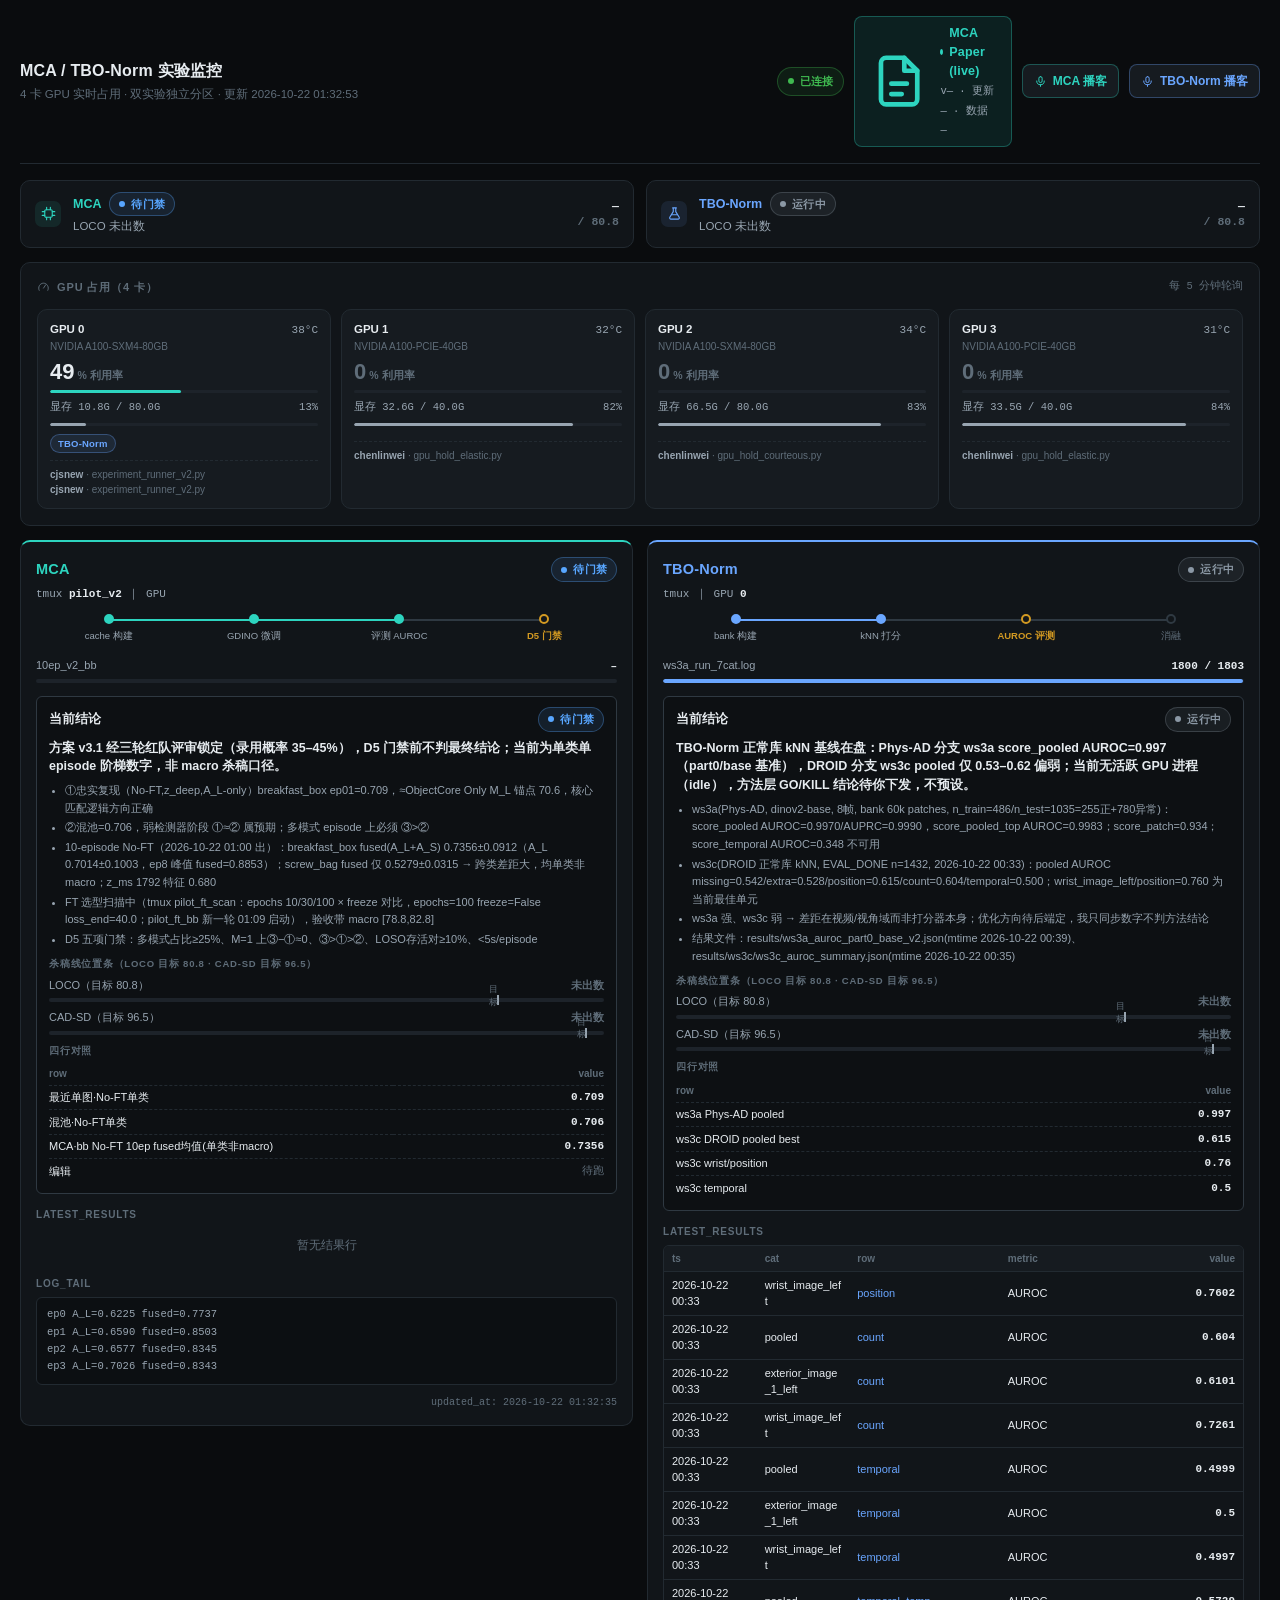
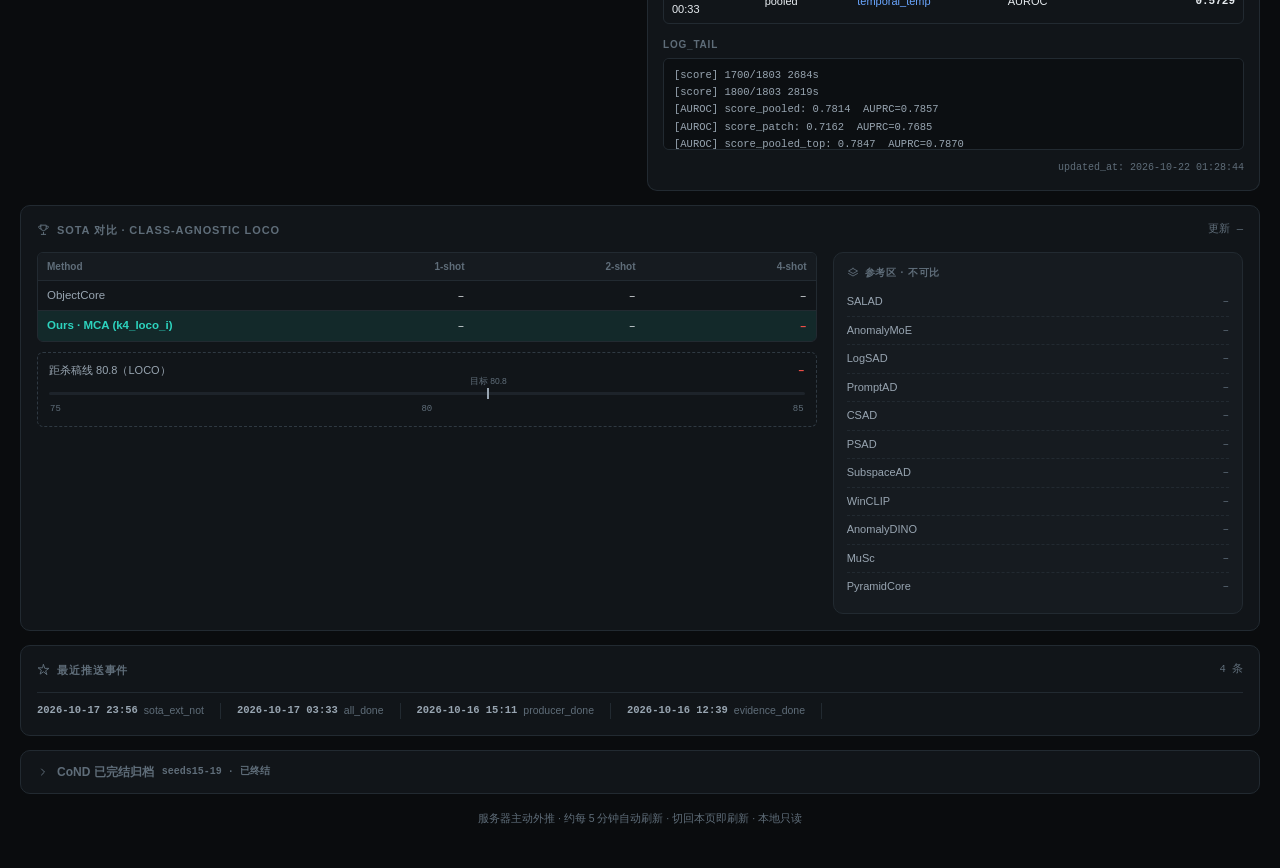
==== commit 9344c32c: "seerad: v3 redesign (health chips/steps/SOTA panel/paper+podcast)" ====
--- a/assets/seerad/index.html
+++ b/assets/seerad/index.html
@@ -3,451 +3,776 @@
 <head>
 <meta charset="UTF-8">
 <meta name="viewport" content="width=device-width, initial-scale=1.0, viewport-fit=cover">
-<meta name="theme-color" content="#0b1120">
+<meta name="theme-color" content="#0a0c0e">
 <title>MCA / TBO-Norm 实验监控</title>
-<link rel="manifest" href="manifest.webmanifest">
-<link rel="icon" href="data:image/svg+xml,%3Csvg xmlns='http://www.w3.org/2000/svg' viewBox='0 0 24 24'%3E%3Crect width='24' height='24' rx='5' fill='%2310b981'/%3E%3Cpath d='M5 15l4-4 3 3 7-8' stroke='%2306121f' stroke-width='2.2' fill='none' stroke-linecap='round' stroke-linejoin='round'/%3E%3C/svg%3E">
+<link rel="icon" href="data:image/svg+xml,%3Csvg xmlns='http://www.w3.org/2000/svg' viewBox='0 0 24 24'%3E%3Crect width='24' height='24' rx='5' fill='%232dd4bf'/%3E%3Cpath d='M5 15l4-4 3 3 7-8' stroke='%230a0c0e' stroke-width='2.2' fill='none' stroke-linecap='round' stroke-linejoin='round'/%3E%3C/svg%3E">
 <style>
+/* ============ 设计 tokens（design_system.md §1，生产原样复制） ============ */
 :root{
-  --bg:#070d1a; --panel:#0f1a2e; --panel2:#12233c; --line:#22334f; --line2:#1a2942;
-  --txt:#e8f0fb; --muted:#93a4bd; --dim:#5f7393;
-  --ok:#34d399; --okbg:rgba(16,185,129,.14); --run:#2dd4bf; --runbg:rgba(45,212,191,.14);
-  --warn:#fbbf24; --warnbg:rgba(245,158,11,.16); --bad:#fb7185; --badbg:rgba(244,63,94,.15);
-  --info:#60a5fa; --infobg:rgba(96,165,250,.12); --accent:#5eead4;
+  --bg:#0a0c0e;
+  --surface:#111519;
+  --surface-2:#161b20;
+  --surface-3:#1d232a;
+  --border:#222a31;
+  --border-2:#2f3942;
+
+  --text:#e7ecf0;
+  --text-2:#98a5b1;
+  --text-3:#5f6d79;
+
+  --mca:#2dd4bf;  --mca-bg:rgba(45,212,191,.10);  --mca-bd:rgba(45,212,191,.32);
+  --tbo:#6aa6ff;  --tbo-bg:rgba(106,166,255,.10);  --tbo-bd:rgba(106,166,255,.32);
+
+  --ok:#3fb950;   --ok-bg:rgba(63,185,80,.10);    --ok-bd:rgba(63,185,80,.32);
+  --warn:#d29922; --warn-bg:rgba(210,153,34,.10); --warn-bd:rgba(210,153,34,.34);
+  --danger:#f85149;--danger-bg:rgba(248,81,73,.10);--danger-bd:rgba(248,81,73,.34);
+  --info:#58a6ff; --info-bg:rgba(88,166,255,.10); --info-bd:rgba(88,166,255,.32);
+  --idle:#8b98a5; --idle-bg:rgba(139,152,165,.10); --idle-bd:rgba(139,152,165,.28);
+
+  --sans:-apple-system,BlinkMacSystemFont,"Segoe UI","PingFang SC","Microsoft YaHei",sans-serif;
+  --mono:ui-monospace,"SF Mono","Cascadia Code",Consolas,"Liberation Mono",monospace;
+
+  --r-card:10px; --r-in:6px;
 }
 *{box-sizing:border-box;margin:0;padding:0}
-html,body{background:var(--bg);color:var(--txt);font-family:-apple-system,BlinkMacSystemFont,"Segoe UI","PingFang SC","Microsoft YaHei",Roboto,sans-serif;-webkit-text-size-adjust:100%}
-body{padding:max(12px,env(safe-area-inset-top)) 12px 40px;max-width:1180px;margin:0 auto}
-a{color:var(--accent)}
-.hdr{display:flex;align-items:center;justify-content:space-between;gap:10px;padding:6px 2px 12px;flex-wrap:wrap}
-.hdr h1{font-size:18px;font-weight:700;letter-spacing:.3px}
-.hdr .sub{font-size:11px;color:var(--muted);margin-top:2px}
-.pill{font-size:11px;font-weight:600;padding:5px 10px;border-radius:999px;white-space:nowrap;display:inline-flex;align-items:center;gap:6px}
-.dot{width:7px;height:7px;border-radius:50%;background:currentColor;display:inline-block}
-.pill.ok{background:var(--okbg);color:var(--ok);border:1px solid rgba(52,211,153,.35)}
-.pill.bad{background:var(--badbg);color:var(--bad);border:1px solid rgba(244,63,94,.35)}
-.pill.run{background:var(--runbg);color:var(--run);border:1px solid rgba(45,212,191,.3)}
-.pill.muted{background:rgba(147,164,189,.12);color:var(--muted);border:1px solid var(--line)}
-.pill.info{background:var(--infobg);color:var(--info);border:1px solid rgba(96,165,250,.4)}
-.pill.warn2{background:var(--warnbg);color:var(--warn);border:1px solid rgba(245,158,11,.4)}
-.card{background:var(--panel);border:1px solid var(--line);border-radius:14px;padding:14px;margin-bottom:12px}
-.card h2{font-size:13px;font-weight:700;color:var(--muted);letter-spacing:.5px;text-transform:uppercase;margin-bottom:12px;display:flex;align-items:center;gap:7px}
-.card h2 .ic{width:14px;height:14px;flex:none;fill:var(--accent)}
-.alert{border-radius:12px;padding:12px 13px;font-size:13px;line-height:1.55;margin-bottom:12px;border:1px solid}
-.alert.run{background:var(--runbg);border-color:rgba(45,212,191,.35);color:var(--accent)}
-.alert.bad{background:var(--badbg);border-color:rgba(244,63,94,.4);color:#fda4af}
-.alert.ok{background:var(--okbg);border-color:rgba(52,211,153,.35);color:#6ee7b7}
-.alert.warn{background:var(--warnbg);border-color:rgba(245,158,11,.4);color:#fcd34d}
-.alert b{color:var(--txt)}
-/* ===== GPU 卡片 ===== */
+html,body{background:var(--bg);color:var(--text);font-family:var(--sans);
+  font-size:13px;line-height:1.5;-webkit-text-size-adjust:100%}
+body{padding:max(14px,env(safe-area-inset-top)) 0 40px}
+.wrap{max-width:1280px;margin:0 auto;padding:0 20px}
+b{font-weight:600}
+.mono{font-family:var(--mono)}
+.tnum{font-variant-numeric:tabular-nums}
+
+/* ============ 顶栏 ============ */
+.hdr{display:flex;align-items:center;justify-content:space-between;gap:14px;flex-wrap:wrap;
+  padding:2px 0 16px;border-bottom:1px solid var(--border);margin-bottom:16px}
+.hdr .t1{font-size:16px;font-weight:700;letter-spacing:.2px}
+.hdr .t2{font-size:11.5px;color:var(--text-3);margin-top:3px}
+.hdr .right{display:flex;align-items:center;gap:10px;flex-wrap:wrap}
+.conn{display:inline-flex;align-items:center;gap:6px;font-size:11px;font-weight:600;
+  padding:5px 10px;border-radius:999px;border:1px solid var(--border-2);
+  background:var(--surface-2);color:var(--text-2)}
+.conn .dot{width:6px;height:6px;border-radius:50%;background:currentColor}
+.conn.ok{color:var(--ok);border-color:var(--ok-bd);background:var(--ok-bg)}
+.conn.bad{color:var(--danger);border-color:var(--danger-bd);background:var(--danger-bg)}
+.conn.loading{color:var(--warn)}
+
+/* MCA Paper (live) 主按钮 */
+.paper-btn{display:inline-flex;align-items:center;gap:10px;cursor:pointer;text-decoration:none;
+  border:1px solid var(--mca-bd);background:var(--mca-bg);color:var(--mca);
+  border-radius:8px;padding:7px 13px}
+.paper-btn:hover{background:rgba(45,212,191,.16)}
+.paper-btn .pi{width:16px;height:16px;flex:none}
+.paper-btn .pn{font-size:12.5px;font-weight:700;letter-spacing:.2px;display:flex;align-items:center;gap:6px}
+.paper-btn .live{width:6px;height:6px;border-radius:50%;background:var(--mca);
+  animation:pulse-dot 1.6s ease-in-out infinite}
+.paper-btn .pm{font-size:10.5px;color:var(--text-2);font-family:var(--mono);text-align:left;line-height:1.35}
+@keyframes pulse-dot{50%{opacity:.35}}
+
+/* ============ 实验健康度徽章 ============ */
+.health{display:grid;grid-template-columns:1fr 1fr;gap:12px;margin-bottom:14px}
+.hchip{border:1px solid var(--border);border-radius:var(--r-card);background:var(--surface);
+  padding:11px 14px;display:flex;align-items:center;gap:12px;min-width:0}
+.hchip .hpic{width:26px;height:26px;border-radius:7px;display:flex;align-items:center;justify-content:center;flex:none}
+.hchip .hpic svg{width:15px;height:15px}
+.hchip.mca .hpic{background:var(--mca-bg);color:var(--mca)}
+.hchip.tbo .hpic{background:var(--tbo-bg);color:var(--tbo)}
+.hchip .hmain{min-width:0;flex:1}
+.hchip .hname{font-size:12.5px;font-weight:700;display:flex;align-items:center;gap:8px}
+.hchip.mca .hname{color:var(--mca)} .hchip.tbo .hname{color:var(--tbo)}
+.hchip .hline{font-size:11.5px;color:var(--text-2);margin-top:2px;
+  white-space:nowrap;overflow:hidden;text-overflow:ellipsis}
+.hchip .hnum{font-family:var(--mono);font-size:11.5px;font-weight:700;
+  font-variant-numeric:tabular-nums;text-align:right;flex:none;line-height:1.4}
+
+/* ============ 通用 pill 状态徽章 ============ */
+.pill{display:inline-flex;align-items:center;gap:6px;font-size:11px;font-weight:700;
+  padding:3px 9px;border-radius:999px;border:1px solid;white-space:nowrap;letter-spacing:.2px}
+.pill .dot{width:6px;height:6px;border-radius:50%;background:currentColor;flex:none}
+.pill.run{color:var(--idle);background:var(--idle-bg);border-color:var(--idle-bd)}
+.pill.pending{color:var(--info);background:var(--info-bg);border-color:var(--info-bd)}
+.pill.cond{color:var(--warn);background:var(--warn-bg);border-color:var(--warn-bd)}
+.pill.go{color:var(--ok);background:var(--ok-bg);border-color:var(--ok-bd)}
+.pill.kill{color:var(--danger);background:var(--danger-bg);border-color:var(--danger-bd)}
+.pill.idle{color:var(--text-3);background:var(--idle-bg);border-color:var(--border-2)}
+
+/* ============ 卡片 ============ */
+.card{background:var(--surface);border:1px solid var(--border);border-radius:var(--r-card);
+  padding:16px;margin-bottom:14px}
+.card>h2{display:flex;align-items:center;gap:7px;font-size:11px;font-weight:700;
+  color:var(--text-3);letter-spacing:.08em;text-transform:uppercase;margin-bottom:14px}
+.card>h2 svg{width:13px;height:13px}
+.card>h2 .sp{flex:1}
+.card>h2 .hmeta{font-family:var(--mono);font-size:10.5px;color:var(--text-3);
+  text-transform:none;letter-spacing:0;font-weight:500}
+
+/* ============ GPU 卡 ============ */
 .gpus{display:grid;grid-template-columns:repeat(4,1fr);gap:10px}
-@media (max-width:900px){.gpus{grid-template-columns:repeat(2,1fr)}}
-@media (max-width:520px){.gpus{grid-template-columns:1fr}}
-.gpu{background:var(--panel2);border:1px solid var(--line2);border-radius:12px;padding:11px;min-width:0;display:flex;flex-direction:column;gap:6px}
+.gpu{background:var(--surface-2);border:1px solid var(--border);border-radius:var(--r-card);
+  padding:11px 12px;display:flex;flex-direction:column;gap:7px;min-width:0}
 .gpu .top{display:flex;justify-content:space-between;align-items:baseline;gap:6px}
-.gpu .gi{font-size:12px;color:var(--txt);font-weight:700;white-space:nowrap;overflow:hidden;text-overflow:ellipsis}
-.gpu .gname{font-size:10px;color:var(--dim);font-weight:500}
-.gpu .tmp{font-size:11px;color:var(--warn);font-variant-numeric:tabular-nums;flex:none}
-.gpu .util{font-size:24px;font-weight:800;line-height:1;font-variant-numeric:tabular-nums}
-.gpu .util small{font-size:11px;color:var(--muted);font-weight:600}
-.gpu.hi .util{color:var(--ok)} .gpu.zero .util{color:var(--muted)}
-.bar{height:6px;border-radius:4px;background:#101c31;overflow:hidden}
-.bar i{display:block;height:100%;border-radius:4px;background:linear-gradient(90deg,#10b981,#34d399);transition:width .3s}
-.gpu.zero .bar i{background:#33415c}
-.bar.mem i{background:linear-gradient(90deg,#3b82f6,#60a5fa)}
-.gpu .mem{font-size:10.5px;color:var(--muted);font-variant-numeric:tabular-nums}
-.gpu .tags{display:flex;flex-wrap:wrap;gap:5px;margin-top:2px}
-.etag{font-size:10px;font-weight:700;padding:2px 8px;border-radius:999px;border:1px solid;white-space:nowrap}
-.etag.mca{background:var(--runbg);color:var(--run);border-color:rgba(45,212,191,.4)}
-.etag.tbo{background:var(--infobg);color:var(--info);border-color:rgba(96,165,250,.4)}
-.etag.other{background:rgba(251,191,36,.1);color:var(--warn);border-color:rgba(251,191,36,.35)}
-.gpu .who{font-size:10px;color:var(--dim);line-height:1.45;word-break:break-all}
-.gpu .who b{color:var(--muted);font-weight:600}
-/* ===== 实验面板 ===== */
-.exps{display:grid;grid-template-columns:1fr 1fr;gap:12px;align-items:start}
-@media (max-width:900px){.exps{grid-template-columns:1fr}}
-.exp{background:var(--panel2);border:1px solid var(--line2);border-radius:12px;padding:13px}
-.exp.mca{border-top:3px solid var(--run)}
-.exp.tbo{border-top:3px solid var(--info)}
-.exp.off{border-top:3px solid var(--line);opacity:.85}
-.exp .eh{display:flex;justify-content:space-between;align-items:center;gap:8px;flex-wrap:wrap;margin-bottom:10px}
-.exp .eh .en{font-size:14px;font-weight:800;letter-spacing:.3px}
-.exp.mca .en{color:var(--run)} .exp.tbo .en{color:var(--info)}
-.exp .meta{font-size:11px;color:var(--muted);line-height:1.7;margin-bottom:9px}
-.exp .meta b{color:var(--txt);font-weight:600}
-.progrow{margin:8px 0 10px}
-.progrow .pl{display:flex;justify-content:space-between;font-size:11px;color:var(--muted);margin-bottom:4px}
-.progrow .pl b{color:var(--txt);font-variant-numeric:tabular-nums}
-.progrow .mini{height:6px;border-radius:4px;background:#101c31;overflow:hidden}
-.progrow .mini i{display:block;height:100%;border-radius:4px}
-.exp.mca .mini i{background:var(--run)} .exp.tbo .mini i{background:var(--info)}
-.exp h3{font-size:11px;color:var(--dim);font-weight:700;letter-spacing:.4px;margin:10px 0 5px;text-transform:uppercase}
-table.res{width:100%;border-collapse:collapse;font-size:10.5px;table-layout:fixed}
-table.res th,table.res td{padding:4px 4px;text-align:left;border-bottom:1px solid var(--line2);word-break:break-word}
-table.res th{color:var(--dim);font-weight:600;font-size:10px}
-table.res td.v{text-align:right;font-variant-numeric:tabular-nums;font-weight:700;color:var(--txt)}
-table.res td.rowc{color:var(--accent);white-space:nowrap}
-.logtail{background:#0b1628;border:1px solid var(--line2);border-radius:8px;padding:8px 10px;font-family:ui-monospace,SFMono-Regular,Menlo,Consolas,monospace;font-size:10.5px;line-height:1.6;color:var(--muted);white-space:pre-wrap;word-break:break-word;max-height:130px;overflow:auto;margin-top:2px}
-.exp .upd{font-size:10px;color:var(--dim);margin-top:9px;text-align:right}
-.exp .empty{font-size:12px;color:var(--dim);text-align:center;padding:22px 8px;line-height:1.7}
-.exp .empty b{color:var(--muted)}
-/* ===== 当前结论区块 ===== */
-.concl{border:1px solid var(--line2);border-radius:10px;padding:10px 11px;margin-bottom:11px;background:#0b1628}
+.gpu .gi{font-size:11.5px;font-weight:700;white-space:nowrap;overflow:hidden;text-overflow:ellipsis}
+.gpu .gname{display:block;font-size:10px;color:var(--text-3);font-weight:500;margin-top:1px}
+.gpu .tmp{font-size:11px;font-family:var(--mono);color:var(--text-2);flex:none}
+.gpu .tmp.hot{color:var(--warn)}
+.gpu .util{font-size:22px;font-weight:700;line-height:1;font-variant-numeric:tabular-nums}
+.gpu .util small{font-size:10.5px;color:var(--text-3);font-weight:600;margin-left:3px}
+.gpu.busy .util{color:var(--text)} .gpu.idle .util{color:var(--text-3)}
+.bar{height:3px;border-radius:2px;background:var(--surface-3);overflow:hidden}
+.bar i{display:block;height:100%;border-radius:2px;background:var(--text-2)}
+.gpu.busy .bar.util i{background:var(--mca)}
+.gpu .mem{font-size:10.5px;color:var(--text-2);font-family:var(--mono);
+  font-variant-numeric:tabular-nums;display:flex;justify-content:space-between}
+.gpu .tags{display:flex;flex-wrap:wrap;gap:4px;margin-top:1px}
+.etag{font-size:9.5px;font-weight:700;padding:1.5px 7px;border-radius:999px;
+  border:1px solid;white-space:nowrap;letter-spacing:.2px}
+.etag.mca{color:var(--mca);background:var(--mca-bg);border-color:var(--mca-bd)}
+.etag.tbo{color:var(--tbo);background:var(--tbo-bg);border-color:var(--tbo-bd)}
+.etag.other{color:var(--text-3);background:transparent;border-color:var(--border-2);font-weight:600}
+.gpu .who{font-size:10px;color:var(--text-3);line-height:1.5;word-break:break-word;border-top:1px dashed var(--border);padding-top:6px}
+.gpu .who b{color:var(--text-2);font-weight:600}
+
+/* ============ 实验面板 ============ */
+.exps{display:grid;grid-template-columns:1fr 1fr;gap:14px;align-items:start;margin-bottom:14px}
+.exp{background:var(--surface);border:1px solid var(--border);border-radius:var(--r-card);
+  padding:15px;min-width:0}
+.exp.mca{border-top:2px solid var(--mca)}
+.exp.tbo{border-top:2px solid var(--tbo)}
+.exp.off{opacity:.75}
+.exp .eh{display:flex;justify-content:space-between;align-items:center;gap:8px;flex-wrap:wrap;margin-bottom:4px}
+.exp .en{font-size:14.5px;font-weight:700;letter-spacing:.2px}
+.exp.mca .en{color:var(--mca)} .exp.tbo .en{color:var(--tbo)}
+.exp .sub{font-size:11px;color:var(--text-2);margin-bottom:12px;font-family:var(--mono)}
+.exp .sub b{color:var(--text);font-weight:600}
+
+/* 步骤条 */
+.steps{list-style:none;display:flex;margin:0 0 13px;gap:0}
+.steps li{flex:1;display:flex;flex-direction:column;align-items:center;gap:5px;position:relative}
+.steps li::before{content:"";position:absolute;top:5px;left:-50%;width:100%;height:2px;background:var(--border-2)}
+.steps li:first-child::before{display:none}
+.steps li.done::before{background:var(--exp-c,var(--text-2))}
+.steps li .sd{width:10px;height:10px;border-radius:50%;background:var(--surface);
+  border:2px solid var(--border-2);position:relative;z-index:1}
+.steps li.done .sd{background:var(--exp-c,var(--text-2));border-color:var(--exp-c,var(--text-2))}
+.steps li.active .sd{border-color:var(--warn);animation:pulse-dot 1.4s infinite}
+.steps li .sl{font-size:9.5px;color:var(--text-3);white-space:nowrap}
+.steps li.done .sl{color:var(--text-2)} .steps li.active .sl{color:var(--warn);font-weight:700}
+.exp.mca{--exp-c:var(--mca)} .exp.tbo{--exp-c:var(--tbo)}
+
+/* 进度行 */
+.progrow{margin:2px 0 13px}
+.progrow .pl{display:flex;justify-content:space-between;align-items:baseline;
+  font-size:11px;color:var(--text-2);margin-bottom:5px;gap:8px}
+.progrow .pl b{color:var(--text);font-family:var(--mono);font-weight:600;font-variant-numeric:tabular-nums}
+.progrow .mini{height:4px;border-radius:2px;background:var(--surface-3);overflow:hidden}
+.progrow .mini i{display:block;height:100%;border-radius:2px;background:var(--exp-c,var(--text-2))}
+
+.exp h3{font-size:10px;font-weight:700;color:var(--text-3);letter-spacing:.08em;
+  text-transform:uppercase;margin:13px 0 6px}
+
+/* 结果表 */
+.tbl-scroll{overflow-x:auto;border:1px solid var(--border);border-radius:var(--r-in)}
+table.res{width:100%;border-collapse:collapse;font-size:11px;table-layout:fixed;min-width:340px}
+table.res th,table.res td{padding:5px 8px;text-align:left;border-bottom:1px solid var(--border);
+  word-break:break-word}
+table.res tr:last-child td{border-bottom:none}
+table.res th{color:var(--text-3);font-weight:600;font-size:10px;background:var(--surface-2)}
+table.res td.v{text-align:right;font-family:var(--mono);font-variant-numeric:tabular-nums;font-weight:700}
+table.res td.rc{color:var(--exp-c,var(--text))}
+
+/* log tail */
+.logtail{background:#0c0f12;border:1px solid var(--border);border-radius:var(--r-in);
+  padding:8px 10px;font-family:var(--mono);font-size:10.5px;line-height:1.65;color:var(--text-2);
+  white-space:pre-wrap;word-break:break-word;max-height:92px;overflow:auto}
+
+.exp .upd{font-size:10px;color:var(--text-3);font-family:var(--mono);margin-top:10px;text-align:right}
+.exp .empty{font-size:11.5px;color:var(--text-3);text-align:center;padding:16px 6px;line-height:1.7}
+.exp .empty b{color:var(--text-2)}
+
+/* 结论块 */
+.concl{border:1px solid var(--border-2);border-radius:var(--r-in);padding:10px 12px;
+  margin-bottom:12px;background:#0d1013}
 .concl.pend{text-align:center;padding:12px 8px;color:var(--info);font-size:12px;font-weight:600}
-.concl .cr{display:flex;justify-content:space-between;align-items:center;gap:8px;flex-wrap:wrap;margin-bottom:6px}
-.concl .ch{font-size:12.5px;font-weight:700;line-height:1.5;color:var(--txt)}
-.concl ul{margin:5px 0 8px;padding-left:17px}
-.concl li{font-size:11px;color:var(--muted);line-height:1.6;margin:2px 0}
-.concl h5{font-size:10px;color:var(--dim);font-weight:700;letter-spacing:.4px;margin:8px 0 4px;text-transform:uppercase}
-.klrow{margin-bottom:6px}
-.klrow .klab{display:flex;justify-content:space-between;font-size:11px;margin-bottom:3px}
-.klrow .klab .t{color:var(--muted)}
-.klrow .klab .v{font-weight:700;font-variant-numeric:tabular-nums}
-.klrow .klab .v.ok{color:var(--ok)} .klrow .klab .v.bad{color:var(--bad)} .klrow .klab .v.dim{color:var(--dim)}
-.klrow .kbar{height:5px;border-radius:3px;background:#101c31;overflow:hidden}
-.klrow .kbar i{display:block;height:100%;border-radius:3px}
-.klrow .kbar i.ok{background:var(--ok)} .klrow .kbar i.bad{background:var(--bad)} .klrow .kbar i.dim{background:#33415c}
-table.four{width:100%;border-collapse:collapse;font-size:10.5px;table-layout:fixed;margin-top:2px}
-table.four th,table.four td{padding:3px 4px;text-align:left;border-bottom:1px solid var(--line2)}
-table.four th{color:var(--dim);font-weight:600;font-size:10px}
-table.four td.v{text-align:right;font-variant-numeric:tabular-nums;font-weight:700}
-table.four td.v.tbd{color:var(--dim);font-weight:500}
-/* ===== 底部归档折叠区 ===== */
-details.archive{border:1px solid var(--line);border-radius:14px;background:var(--panel);padding:0 14px;margin-bottom:12px}
-details.archive summary{cursor:pointer;font-size:12.5px;font-weight:700;color:var(--dim);padding:13px 2px;list-style:none;display:flex;align-items:center;gap:7px}
+.concl .cr{display:flex;justify-content:space-between;align-items:center;gap:8px;flex-wrap:wrap;margin-bottom:7px}
+.concl .ch{font-size:12.5px;font-weight:700;line-height:1.5}
+.concl .points{margin:4px 0 8px;padding-left:16px}
+.concl .points li{font-size:11px;color:var(--text-2);line-height:1.6;margin:2px 0}
+.concl h5{font-size:9.5px;color:var(--text-3);font-weight:700;letter-spacing:.08em;
+  text-transform:uppercase;margin:9px 0 5px}
+
+/* 杀稿线位置条 */
+.klrow{margin-bottom:7px}
+.klrow .klab{display:flex;justify-content:space-between;align-items:baseline;font-size:11px;margin-bottom:4px;gap:8px}
+.klrow .klab .t{color:var(--text-2)}
+.klrow .klab .v{font-family:var(--mono);font-weight:700;font-variant-numeric:tabular-nums;white-space:nowrap}
+.klrow .klab .v.ok{color:var(--ok)} .klrow .klab .v.bad{color:var(--danger)} .klrow .klab .v.dim{color:var(--text-3)}
+.klrow .kbar{height:4px;border-radius:2px;background:var(--surface-3);position:relative;overflow:visible}
+.klrow .kbar i{position:absolute;left:0;top:0;height:100%;border-radius:2px}
+.klrow .kbar i.ok{background:var(--ok)} .klrow .kbar i.bad{background:var(--danger)}
+.klrow .kbar i.dim{background:var(--text-3)}
+.klrow .kbar .tick{position:absolute;top:-3px;width:2px;height:10px;background:var(--text-2)}
+.klrow .kbar .tick::after{content:"目标";position:absolute;top:-12px;left:-8px;font-size:8.5px;color:var(--text-3)}
+
+/* 四行表 */
+table.four{width:100%;border-collapse:collapse;font-size:11px;table-layout:fixed}
+table.four th,table.four td{padding:3.5px 0;text-align:left;border-bottom:1px dashed var(--border)}
+table.four tr:last-child td{border-bottom:none}
+table.four th{color:var(--text-3);font-weight:600;font-size:10px}
+table.four td.v{text-align:right;font-family:var(--mono);font-variant-numeric:tabular-nums;font-weight:700}
+table.four td.v.tbd{color:var(--text-3);font-weight:500}
+
+/* ============ SOTA 面板 ============ */
+.sota-wrap{display:grid;grid-template-columns:1.9fr 1fr;gap:16px;align-items:start}
+.sota-main .tbl-scroll{margin-bottom:4px}
+table.lb{width:100%;border-collapse:collapse;font-size:11.5px;table-layout:fixed;min-width:420px}
+table.lb th,table.lb td{padding:6px 9px;text-align:right;border-bottom:1px solid var(--border)}
+table.lb th:first-child,table.lb td:first-child{text-align:left}
+table.lb tr:last-child td{border-bottom:none}
+table.lb th{color:var(--text-3);font-weight:600;font-size:10px;background:var(--surface-2)}
+table.lb td{font-family:var(--mono);font-variant-numeric:tabular-nums}
+table.lb td.meth{font-family:var(--sans);color:var(--text-2)}
+table.lb tr.ours td{background:var(--mca-bg)}
+table.lb tr.ours td.meth{color:var(--mca);font-weight:700}
+table.lb tr.ours td.v-ok{color:var(--ok);font-weight:700}
+table.lb tr.ours td.v-bad{color:var(--danger);font-weight:700}
+
+/* 差距条 */
+.gapbox{border:1px dashed var(--border-2);border-radius:var(--r-in);padding:9px 11px;margin-top:10px}
+.gapbox .gl{display:flex;justify-content:space-between;font-size:11px;margin-bottom:7px}
+.gapbox .gl .t{color:var(--text-2)}
+.gapbox .gl .v{font-family:var(--mono);font-weight:700;font-variant-numeric:tabular-nums}
+.gapbox .gl .v.ok{color:var(--ok)} .gapbox .gl .v.bad{color:var(--danger)}
+.track{position:relative;height:16px}
+.track .rail{position:absolute;left:0;right:0;top:7px;height:3px;border-radius:2px;background:var(--surface-3)}
+.track .tick{position:absolute;top:3px;width:2px;height:11px;background:var(--text-2)}
+.track .tick em{position:absolute;top:-13px;left:50%;transform:translateX(-50%);
+  font-style:normal;font-size:8.5px;color:var(--text-3);white-space:nowrap}
+.track .dot{position:absolute;top:3px;width:11px;height:11px;border-radius:50%;
+  transform:translateX(-50%);border:2px solid var(--bg)}
+.track .dot.ok{background:var(--ok)} .track .dot.bad{background:var(--danger)}
+.scale{display:flex;justify-content:space-between;font-size:9px;color:var(--text-3);font-family:var(--mono);margin-top:2px;padding:0 1px}
+
+/* 参考区 */
+.sota-ref{border:1px solid var(--border);border-radius:var(--r-card);background:var(--surface-2);padding:12px 13px}
+.sota-ref h4{font-size:10px;font-weight:700;color:var(--text-3);letter-spacing:.08em;
+  text-transform:uppercase;margin-bottom:8px;display:flex;align-items:center;gap:6px}
+.sota-ref h4 svg{width:12px;height:12px;flex:none}
+.sota-ref .rrow{display:flex;justify-content:space-between;gap:8px;font-size:11px;
+  padding:5px 0;border-top:1px dashed var(--border)}
+.sota-ref .rrow:first-of-type{border-top:none}
+.sota-ref .rrow .rm{color:var(--text-2);min-width:0}
+.sota-ref .rrow .rm small{display:block;color:var(--text-3);font-size:9.5px;margin-top:1px}
+.sota-ref .rrow .rv{font-family:var(--mono);color:var(--text-3);font-variant-numeric:tabular-nums;flex:none}
+
+/* ============ 事件条 ============ */
+.evstrip{display:flex;gap:0;overflow-x:auto;border-top:1px solid var(--border);padding-top:10px}
+.evstrip .ev{flex:none;display:flex;gap:6px;font-size:10.5px;color:var(--text-3);
+  padding-right:16px;margin-right:16px;border-right:1px solid var(--border)}
+.evstrip .ev b{color:var(--text-2);font-family:var(--mono);font-weight:600}
+
+/* ============ 归档 ============ */
+details.archive{border:1px solid var(--border);border-radius:var(--r-card);
+  background:var(--surface);padding:0 16px;margin-bottom:14px}
+details.archive summary{cursor:pointer;list-style:none;display:flex;align-items:center;gap:8px;
+  font-size:12px;font-weight:600;color:var(--text-3);padding:12px 0}
 details.archive summary::-webkit-details-marker{display:none}
-details.archive summary::before{content:"▸";color:var(--dim);transition:transform .15s}
-details.archive[open] summary::before{transform:rotate(90deg)}
-.detail-body{font-size:12.5px;color:var(--muted);line-height:1.8;padding:2px 2px 14px}
-.detail-body h4{color:var(--txt);font-size:13px;margin:4px 0 8px}
-.detail-body p{margin:6px 0}
-.detail-body code{background:#0b1628;border:1px solid var(--line2);border-radius:4px;padding:1px 5px;font-size:11px;color:var(--accent)}
-/* ===== 旧版兼容区块 ===== */
-.stages{display:grid;grid-template-columns:repeat(4,1fr);gap:10px}
-@media (max-width:900px){.stages{grid-template-columns:repeat(2,1fr)}}
-.stage{background:var(--panel2);border:1px solid var(--line2);border-radius:12px;padding:11px}
-.stage .n{font-size:11px;color:var(--muted)}
-.stage .big{font-size:20px;font-weight:800;margin:4px 0 7px}
-.stage .big small{font-size:12px;color:var(--muted);font-weight:600}
-.stage.done .big{color:var(--ok)} .stage.run .big{color:var(--run)} .stage.wait .big{color:var(--dim)}
-.mini2{height:5px;border-radius:3px;background:#101c31;overflow:hidden}
-.mini2 i{display:block;height:100%;background:var(--ok)} .stage.run .mini2 i{background:var(--run)}
-.legacy-note{font-size:12px;color:var(--dim);text-align:center;padding:14px 6px;line-height:1.7}
-.tl{list-style:none;margin:0}
-.tl li{position:relative;padding:0 0 12px 22px;border-left:2px solid var(--line2);margin-left:6px}
-.tl li:last-child{border-left-color:transparent;padding-bottom:0}
-.tl li::before{content:"";position:absolute;left:-7px;top:2px;width:10px;height:10px;border-radius:50%;background:var(--run);border:2px solid var(--panel)}
-.tl .ft{font-size:10.5px;color:var(--dim);display:flex;gap:7px;align-items:center}
-.tl .stag{font-size:9.5px;font-weight:700;color:var(--muted);border:1px solid var(--line);border-radius:5px;padding:0 4px;letter-spacing:.3px}
-.tl .fl{font-size:12px;color:var(--txt);margin-top:2px;line-height:1.5}
-.evlist{list-style:none;margin-top:4px}
-.evlist li{font-size:11.5px;padding:7px 0;border-top:1px dashed var(--line2);display:flex;justify-content:space-between;gap:10px}
-.evlist .et{color:var(--dim);white-space:nowrap}
-.evlist .el{color:var(--txt);text-align:right}
-.evlist .el.bad{color:#fda4af} .evlist .el.ok{color:#6ee7b7} .evlist .el.warn{color:#fcd34d}
-.foot{text-align:center;color:var(--dim);font-size:10.5px;margin-top:14px;line-height:1.7}
-.err{color:#fda4af;font-size:12px;text-align:center;padding:10px}
-.spin{display:inline-block;width:12px;height:12px;border:2px solid rgba(255,255,255,.2);border-top-color:var(--run);border-radius:50%;animation:sp 1s linear infinite}
-@keyframes sp{to{transform:rotate(360deg)}}
-#updated{color:var(--dim);font-size:11px;margin:-4px 2px 12px}
+details.archive summary svg{width:12px;height:12px;transition:transform .15s}
+details.archive[open] summary svg{transform:rotate(90deg)}
+details.archive summary .cnt{font-family:var(--mono);font-size:10px;color:var(--text-3)}
+.archive .ab{font-size:12px;color:var(--text-2);line-height:1.75;padding:2px 0 14px}
+.archive .ab h4{color:var(--text-2);font-size:12.5px;margin:2px 0 7px}
+.archive .ab p{margin:5px 0}
+.archive .ab code{background:var(--surface-2);border:1px solid var(--border);
+  border-radius:4px;padding:1px 5px;font-size:10.5px;font-family:var(--mono);color:var(--text-2)}
+
+.foot{text-align:center;color:var(--text-3);font-size:10.5px;margin-top:16px;line-height:1.7}
+.alert{border-radius:var(--r-in);padding:10px 12px;font-size:12px;line-height:1.55;margin-bottom:14px;border:1px solid}
+.alert.warn{background:var(--warn-bg);border-color:var(--warn-bd);color:#e3b341}
+.alert.bad{background:var(--danger-bg);border-color:var(--danger-bd);color:#ffb3ae}
+
+/* ============ 骨架屏 ============ */
+.skel{border-radius:var(--r-card);background:var(--surface);border:1px solid var(--border);padding:16px;margin-bottom:14px}
+.sk{background:var(--surface-3);border-radius:4px;animation:skp 1.4s ease-in-out infinite}
+@keyframes skp{50%{opacity:.45}}
+.sk-line{height:12px;margin-bottom:9px}
+.sk-line:last-child{margin-bottom:0}
+.sk-block{height:64px;margin-bottom:10px}
+.sk-row{display:grid;gap:10px;margin-bottom:10px}
+
+/* 播客按钮 */
+.pcast{display:inline-flex;align-items:center;gap:6px;font-size:12px;font-weight:700;
+  color:var(--text-2);background:var(--surface-2);text-decoration:none;
+  border:1px solid var(--border-2);border-radius:8px;padding:7px 11px;position:relative}
+.pcast:hover{border-color:var(--text-3);color:var(--text)}
+.pcast svg{width:13px;height:13px}
+.pcast.mca{color:var(--mca);border-color:var(--mca-bd)}
+.pcast.tbo{color:var(--tbo);border-color:var(--tbo-bd)}
+.pcast .nb{font-family:var(--mono);font-size:10px;font-weight:600;color:var(--text-3);
+  background:var(--surface-3);border-radius:999px;padding:1px 6px;margin-left:2px}
+.pcast .unread{position:absolute;top:-3px;right:-3px;width:8px;height:8px;border-radius:50%;
+  background:var(--warn);border:2px solid var(--bg)}
+
+/* ============ 响应式 ============ */
+@media (max-width:980px){
+  .gpus{grid-template-columns:repeat(2,1fr)}
+  .exps{grid-template-columns:1fr}
+  .sota-wrap{grid-template-columns:1fr}
+}
+@media (max-width:560px){
+  .wrap{padding:0 12px}
+  .gpus{grid-template-columns:1fr}
+  .health{grid-template-columns:1fr}
+  .hdr .t1{font-size:15px}
+  .paper-btn .pm{display:none}
+  .steps li .sl{font-size:8.5px}
+}
 </style>
 </head>
 <body>
-<div class="hdr">
-  <div>
-    <h1>MCA / TBO-Norm 实验监控</h1>
-    <div class="sub">4 卡 GPU 实时占用 · 双实验独立分区 · 本地只读</div>
-  </div>
-  <span class="pill muted" id="conn"><span class="spin"></span> 连接中</span>
-</div>
-
-<div id="banner"></div>
-<div id="updated"></div>
-
-<div class="card">
-  <h2><svg class="ic" viewBox="0 0 24 24"><path d="M4 19h16M6 16v-4m4 4V8m4 8v-7m4 7v-3" stroke="currentColor" stroke-width="2" fill="none" stroke-linecap="round"/></svg>GPU 占用（4 卡）</h2>
-  <div class="gpus" id="gpus"></div>
-</div>
-
-<div class="card">
-  <h2><svg class="ic" viewBox="0 0 24 24"><path d="M3 7h18M3 12h18M3 17h12" stroke="currentColor" stroke-width="2" stroke-linecap="round"/></svg>实验分区（互相独立）</h2>
-  <div class="exps">
-    <div class="exp mca" id="expMCA"></div>
-    <div class="exp tbo" id="expTBO"></div>
-  </div>
-</div>
-
-<div class="card">
-  <h2><svg class="ic" viewBox="0 0 24 24"><path d="M12 2l2.4 6.9H22l-6 4.5 2.3 7.1L12 16.2 5.7 20.5 8 13.4 2 8.9h7.6z" fill="currentColor"/></svg>最近推送事件</h2>
-  <ul class="evlist" id="evlist"></ul>
-</div>
-
-<details class="archive">
-  <summary>已完结归档 · CoND 旧线（默认折叠，点开查看历史结论）</summary>
-  <div class="detail-body">
-    <h4>CoND（seeds15-19 独立批次）——未复现全表 SOTA，该线终结</h4>
-    <p>决定性批次 <b>seeds15-19</b> 经独立 <code>table_audit</code>，对 LDM 显示值为 <b>7 胜 / 8 平 / 9 负</b>，均值 <b>−0.02pp</b>，未形成对外部 SOTA 的严格超越。</p>
-    <p>证据包 <code>cond_seeds15_19_evidence_20261018.zip</code> 已交付；论文已投稿。<b>该线已终结，不回头刷结构 SOTA</b>——当前全部算力与注意力在 MCA / TBO-Norm。</p>
-  </div>
-</details>
-
-<div class="foot" id="foot">服务器主动外推 · 约每 5–10 分钟自动刷新 · 不依赖你的电脑/网络</div>
-
+<div class="wrap" id="app"></div>
 <script>
-/* ===== 工具 ===== */
-function esc(s){return String(s==null?'':s).replace(/[&<>]/g,function(c){return{'&':'&amp;','<':'&lt;','>':'&gt;'}[c];});}
-function num(v){v=parseFloat(v);return isFinite(v)?v:0;}
-function pct(v){return Math.max(0,Math.min(100,v));}
-function fmtGB(mb){mb=num(mb);return (mb/1024).toFixed(1)+' GB';}
-
-/* ===== GPU 卡片（新契约 snapshot.gpus[]） ===== */
-function renderGpus(gpus){
-  var el=document.getElementById('gpus');
-  if(!gpus||!gpus.length){el.innerHTML='<div class="err">暂无 GPU 数据</div>';return;}
-  var html='';
-  gpus.forEach(function(g){
-    if(!g)return;
-    var idx=(g.index==null)?'?':g.index;
-    var name=g.name||('GPU '+idx);
-    var util=num(g.util_gpu), temp=g.temp_c;
-    var memUsed=num(g.mem_used_mb), memTotal=num(g.mem_total_mb);
-    var memPct=memTotal>0?pct(memUsed/memTotal*100):0;
-    var cls=util>5?'hi':'zero';
-    /* 进程归属：experiment=other 只在卡上小字标注，不进实验面板 */
-    var expMap={}, others=[];
+/* ============================================================
+ * v3 生产看板 —— 数据源 snapshot.json（外层 {events,snapshot,topic}）
+ * demo 自检分支：?demo=full / ?demo=go / ?demo=nolb / ?demo=empty
+ * ============================================================ */
+var G = { LOCO: 80.8, CAD: 96.5 };
+
+var I = {
+  chip:   '<svg viewBox="0 0 24 24" fill="none" stroke="currentColor" stroke-width="1.8" stroke-linecap="round" stroke-linejoin="round"><rect x="6" y="6" width="12" height="12" rx="2"/><path d="M9 2v4M15 2v4M9 18v4M15 18v4M2 9h4M2 15h4M18 9h4M18 15h4"/></svg>',
+  flask:  '<svg viewBox="0 0 24 24" fill="none" stroke="currentColor" stroke-width="1.8" stroke-linecap="round" stroke-linejoin="round"><path d="M9 3h6M10 3v6L4.5 18a2 2 0 0 0 1.8 3h11.4a2 2 0 0 0 1.8-3L14 9V3"/><path d="M7.5 14h9"/></svg>',
+  trophy: '<svg viewBox="0 0 24 24" fill="none" stroke="currentColor" stroke-width="1.8" stroke-linecap="round" stroke-linejoin="round"><path d="M8 21h8M12 17v4M7 4h10v5a5 5 0 0 1-10 0V4z"/><path d="M7 6H4a1 1 0 0 0-1 1c0 2.2 1.8 4 4 4M17 6h3a1 1 0 0 1 1 1c0 2.2-1.8 4-4 4"/></svg>',
+  file:   '<svg viewBox="0 0 24 24" fill="none" stroke="currentColor" stroke-width="1.8" stroke-linecap="round" stroke-linejoin="round"><path d="M14 3H7a2 2 0 0 0-2 2v14a2 2 0 0 0 2 2h10a2 2 0 0 0 2-2V8z"/><path d="M14 3v5h5M9 13h6M9 17h4"/></svg>',
+  mic:    '<svg viewBox="0 0 24 24" fill="none" stroke="currentColor" stroke-width="1.8" stroke-linecap="round" stroke-linejoin="round"><rect x="9" y="3" width="6" height="11" rx="3"/><path d="M5 11a7 7 0 0 0 14 0M12 18v3"/></svg>',
+  ev:     '<svg viewBox="0 0 24 24" fill="none" stroke="currentColor" stroke-width="1.8" stroke-linecap="round" stroke-linejoin="round"><path d="M12 3l2.4 6.9H22l-6 4.5 2.3 7.1L12 16.2 5.7 20.5 8 13.4 2 8.9h7.6z"/></svg>',
+  chev:   '<svg viewBox="0 0 24 24" fill="none" stroke="currentColor" stroke-width="2" stroke-linecap="round" stroke-linejoin="round"><path d="M9 6l6 6-6 6"/></svg>',
+  layers: '<svg viewBox="0 0 24 24" fill="none" stroke="currentColor" stroke-width="1.8" stroke-linecap="round" stroke-linejoin="round"><path d="M12 3l9 5-9 5-9-5 9-5z"/><path d="M3 13l9 5 9-5"/></svg>',
+  gauge:  '<svg viewBox="0 0 24 24" fill="none" stroke="currentColor" stroke-width="1.8" stroke-linecap="round" stroke-linejoin="round"><path d="M12 15l4-6"/><path d="M4 19a9 9 0 1 1 16 0"/></svg>'
+};
+
+function esc(s){return String(s==null?'':s).replace(/[&<>"]/g,function(c){return{'&':'&amp;','<':'&lt;','>':'&gt;','"':'&quot;'}[c];});}
+function gb(mb){mb=parseFloat(mb||0);return (mb/1024).toFixed(1)+'G';}
+function pct(v){v=parseFloat(v);return isFinite(v)?Math.max(0,Math.min(100,v)):0;}
+
+/* ---------- verdict 五态 ---------- */
+var V = {
+  RUNNING:['run','运行中'], PENDING:['pending','待门禁'],
+  CONDITIONAL_GO:['cond','条件 GO'], GO:['go','GO'], KILL:['kill','KILL']
+};
+function vpill(verdict){
+  var v = V[verdict] || ['idle', String(verdict||'未知')];
+  return '<span class="pill '+v[0]+'"><span class="dot"></span>'+esc(v[1])+'</span>';
+}
+
+/* ---------- 渲染：顶栏（paper / 播客按钮的 meta 由后续 loader 补充） ---------- */
+var PAPER_META = {ver:'—', updated:'—', data:'—'};
+var POD_BADGE = {mca:null, tbo:null}; /* 最新期日期 MM-DD，失败为 null 不显示角标 */
+function renderHeader(d, mode){
+  var conn;
+  if(mode==='empty') conn = '<span class="conn bad"><span class="dot"></span>无数据</span>';
+  else conn = '<span class="conn ok"><span class="dot"></span>已连接</span>';
+  var p = PAPER_META;
+  var mcaNb = POD_BADGE.mca ? '<span class="nb">'+esc(POD_BADGE.mca)+'</span><i class="unread"></i>' : '';
+  var tboNb = POD_BADGE.tbo ? '<span class="nb">'+esc(POD_BADGE.tbo)+'</span>' : '';
+  return '<header class="hdr">'
+    +'<div><div class="t1">MCA / TBO-Norm 实验监控</div>'
+    +'<div class="t2">4 卡 GPU 实时占用 · 双实验独立分区 · 更新 '+esc(d.ts||'—')+'</div></div>'
+    +'<div class="right">'
+    + conn
+    +'<a class="paper-btn" href="paper/mca_latest.pdf" target="_blank" rel="noopener">'
+      + I.file + '<span><span class="pn"><span class="live"></span>MCA Paper (live)</span>'
+      +'<span class="pm">v'+esc(p.ver||'—')+' · 更新 '+esc(p.updated||'—')+' · 数据 '+esc(p.data||'—')+'</span></span></a>'
+    +'<a class="pcast mca" href="podcast_mca.html">'+I.mic+'MCA 播客'+mcaNb+'</a>'
+    +'<a class="pcast tbo" href="podcast_tbonorm.html">'+I.mic+'TBO-Norm 播客'+tboNb+'</a>'
+    +'</div></header>';
+}
+
+/* ---------- 渲染：健康度徽章 ---------- */
+function renderHealth(d){
+  function chip(expName, exp, icon){
+    if(!exp || String(exp.state||'').toLowerCase()==='not_found'){
+      return '<div class="hchip '+(expName==='MCA'?'mca':'tbo')+'"><div class="hpic">'+icon+'</div>'
+        +'<div class="hmain"><div class="hname">'+expName+'</div>'
+        +'<div class="hline">未识别 / 未运行</div></div>'+vpill('RUNNING')+'</div>';
+    }
+    var kl = (exp.conclusion||{}).kill_line || {};
+    var lc = kl.loco && kl.loco.current;
+    var sub = lc==null ? 'LOCO 未出数' : ('LOCO '+Number(lc).toFixed(1)+' / 目标 '+G.LOCO);
+    return '<div class="hchip '+(expName==='MCA'?'mca':'tbo')+'"><div class="hpic">'+icon+'</div>'
+      +'<div class="hmain"><div class="hname">'+expName+' '+vpill((exp.conclusion||{}).verdict||'RUNNING')+'</div>'
+      +'<div class="hline">'+esc(sub)+'</div></div>'
+      +'<div class="hnum">'+(lc==null?'—':Number(lc).toFixed(1))+'<br><span style="color:var(--text-3)">/ '+G.LOCO+'</span></div>'
+      +'</div>';
+  }
+  return '<div class="health">'
+    + chip('MCA', d.experiments && d.experiments.MCA, I.chip)
+    + chip('TBO-Norm', d.experiments && d.experiments['TBO-Norm'], I.flask)
+    +'</div>';
+}
+
+/* ---------- 渲染：GPU 卡（新契约 util_gpu/temp_c/mem_used_mb/mem_total_mb/procs[].experiment） ---------- */
+function renderGpus(d){
+  if(!d.gpus || !d.gpus.length){
+    return '<div class="card"><h2>'+I.gauge+'GPU 占用（4 卡）</h2>'
+      +'<div class="empty" style="padding:26px;text-align:center;color:var(--text-3)">快照中暂无 GPU 数据，等待服务器下一次推送。</div></div>';
+  }
+  var html = '<div class="card"><h2>'+I.gauge+'GPU 占用（4 卡）<span class="sp"></span><span class="hmeta">每 5 分钟轮询</span></h2><div class="gpus">';
+  d.gpus.forEach(function(g){
+    var util = parseFloat(g.util_gpu)||0;
+    var busy = util > 5;
+    var temp = parseFloat(g.temp_c);
+    var memU = parseFloat(g.mem_used_mb)||0, memT = parseFloat(g.mem_total_mb)||1;
+    var memPct = pct(memU/memT*100);
+    var tags = [], others = [];
     (g.procs||[]).forEach(function(p){
-      if(!p)return;
-      var e=(p.experiment||'other');
-      if(e==='other'){others.push(p);}
-      else{(expMap[e]=expMap[e]||[]).push(p);}
+      var ex = p.experiment||'other';
+      if(ex==='MCA') tags.push('<span class="etag mca">MCA</span>');
+      else if(ex==='TBO-Norm') tags.push('<span class="etag tbo">TBO-Norm</span>');
+      else if(ex==='other') others.push(p);
+      else tags.push('<span class="etag other">'+esc(ex)+'</span>');
     });
-    var tags=Object.keys(expMap).map(function(e){
-      var c=/mca/i.test(e)?'mca':(/tbo/i.test(e)?'tbo':'other');
-      return '<span class="etag '+c+'">'+esc(e)+'</span>';
+    var who = others.slice(0,2).map(function(p){
+      return '<div><b>'+esc(p.owner||'?')+'</b> · '+esc(p.cmd_short||'')+'</div>';
     }).join('');
-    var who=others.slice(0,3).map(function(p){
-      return '<div class="who"><b>'+esc(p.owner||'?')+'</b> · '+esc(p.cmd_short||'')+'</div>';
-    }).join('');
-    html+='<div class="gpu '+cls+'">'
-      +'<div class="top"><span class="gi">GPU '+idx+'<span class="gname"> · '+esc(name)+'</span></span>'
-      +'<span class="tmp">'+(temp==null?'–':esc(temp)+'°C')+'</span></div>'
-      +'<div class="util">'+util+'<small>% 利用率</small></div>'
-      +'<div class="bar"><i style="width:'+pct(util)+'%"></i></div>'
-      +'<div class="mem">显存 '+fmtGB(memUsed)+' / '+fmtGB(memTotal)+'</div>'
-      +'<div class="bar mem"><i style="width:'+memPct+'%"></i></div>'
+    html += '<div class="gpu '+(busy?'busy':'idle')+'">'
+      +'<div class="top"><span class="gi">GPU '+g.index+'<span class="gname">'+esc(g.name||'')+'</span></span>'
+      +'<span class="tmp'+(temp>=80?' hot':'')+'">'+(isFinite(temp)?temp:'–')+'°C</span></div>'
+      +'<div class="util tnum">'+util+'<small>% 利用率</small></div>'
+      +'<div class="bar util"><i style="width:'+pct(util)+'%"></i></div>'
+      +'<div class="mem"><span>显存 '+gb(memU)+' / '+gb(memT)+'</span><span>'+Math.round(memPct)+'%</span></div>'
+      +'<div class="bar"><i style="width:'+memPct+'%"></i></div>'
       +(tags?'<div class="tags">'+tags+'</div>':'')
-      +who
+      +(who?'<div class="who">'+who+'</div>':'')
       +'</div>';
   });
-  el.innerHTML=html||'<div class="err">暂无 GPU 数据</div>';
-}
-
-/* ===== 当前结论区块 ===== */
-var VSTYLE={RUNNING:['pill muted','运行中'],CONDITIONAL_GO:['pill warn2','条件 GO'],GO:['pill ok','GO'],KILL:['pill bad','KILL'],PENDING:['pill info','待门禁']};
-var FOURROW_LABEL={'1':'① 最近单图','2':'② 混池','3':'③ MCA','4':'④ 编辑'};
-function fourRowLabel(r){
-  if(r.label)return r.label;
+  return html + '</div></div>';
+}
+
+/* ---------- 步骤条：前端固定 4 步，状态由 conclusion.verdict 推导 ---------- */
+var STEP_LABELS = {
+  MCA: ['cache 构建','GDINO 微调','评测 AUROC','D5 门禁'],
+  'TBO-Norm': ['bank 构建','kNN 打分','AUROC 评测','消融']
+};
+function stepsHtml(expName, exp){
+  var labels = STEP_LABELS[expName] || STEP_LABELS['MCA'];
+  var v = ((exp.conclusion||{}).verdict)||'';
+  /* RUNNING/无结论 → 前两步 done、第三步 active；PENDING/CONDITIONAL_GO → 前三 done、第四步 active；GO/KILL → 全 done */
+  var doneCount = 2, activeIdx = 2;
+  if(v==='PENDING'||v==='CONDITIONAL_GO'){ doneCount=3; activeIdx=3; }
+  else if(v==='GO'||v==='KILL'){ doneCount=4; activeIdx=-1; }
+  return '<ol class="steps">'+labels.map(function(lab,i){
+    var st = i<doneCount?'done':(i===activeIdx?'active':'');
+    return '<li class="'+st+'"><span class="sd"></span><span class="sl">'+esc(lab)+'</span></li>';
+  }).join('')+'</ol>';
+}
+
+/* ---------- 杀稿线条 / 四行 ---------- */
+function killLineRows(kl){
+  var defs = [['loco','LOCO',G.LOCO],['cad_sd','CAD-SD',G.CAD]];
+  var h = '<h5>杀稿线位置条（LOCO 目标 '+G.LOCO+' · CAD-SD 目标 '+G.CAD+'）</h5>';
+  defs.forEach(function(d){
+    var cur = kl[d[0]] ? kl[d[0]].current : null;
+    var has = cur!=null && isFinite(parseFloat(cur));
+    var gap = has ? parseFloat(cur)-d[2] : 0;
+    var cls = has ? (gap>=0?'ok':'bad') : 'dim';
+    h += '<div class="klrow"><div class="klab"><span class="t">'+d[1]+'（目标 '+d[2]+'）</span>'
+      +'<span class="v '+cls+'">'+(has?parseFloat(cur).toFixed(1)+'（'+(gap>=0?'+':'')+gap.toFixed(1)+'pp）':'未出数')+'</span></div>'
+      +'<div class="kbar"><i class="'+cls+'" style="width:'+pct(has?cur:0)+'%"></i>'
+      +'<span class="tick" style="left:'+pct(d[2])+'%"></span></div></div>';
+  });
+  return h;
+}
+var MCA_ROW4 = {'1':'① 最近单图','2':'② 混池','3':'③ MCA','4':'④ 编辑'};
+function fourRowLabel(expName, r){
+  if(r.label) return r.label;
   var k=String(r.row==null?'':r.row).replace(/①/g,'1').replace(/②/g,'2').replace(/③/g,'3').replace(/④/g,'4');
-  return FOURROW_LABEL[k]||String(r.row==null?'':r.row);
-}
-function conclusionHtml(con){
-  if(!con){return '<div class="concl pend">结论待 D5 门禁（2026-10-25）</div>';}
-  var v=VSTYLE[con.verdict]||['pill muted',String(con.verdict||'未知')];
-  var h='<div class="concl"><div class="cr"><span class="ch">当前结论</span><span class="pill '+v[0]+'"><span class="dot"></span> '+esc(v[1])+'</span></div>';
-  if(con.headline)h+='<div class="ch" style="margin-bottom:6px">'+esc(con.headline)+'</div>';
-  if(con.points&&con.points.length){h+='<ul>'+con.points.map(function(p){return '<li>'+esc(p)+'</li>';}).join('')+'</ul>';}
-  /* 杀稿线位置条：LOCO 目标 80.8 / CAD-SD 目标 96.6（写死，来自实验口径） */
-  var kl=con.kill_line||{};
-  var defs=[['loco','LOCO',80.8],['cad_sd','CAD-SD',96.6]];
-  h+='<h5>杀稿线位置条（LOCO 目标 80.8 · CAD-SD 目标 96.6）</h5>';
-  defs.forEach(function(d){
-    var cell=kl[d[0]]||{};var cur=cell.current;
-    var has=cur!=null&&isFinite(num(cur));
-    var gap=has?num(cur)-d[2]:0;
-    var cls=has?(gap>=0?'ok':'bad'):'dim';
-    var barw=has?Math.min(100,num(cur)/d[2]*100):0;
-    h+='<div class="klrow"><div class="klab"><span class="t">'+d[1]+'（目标 '+d[2]+'）</span>'
-      +'<span class="v '+cls+'">'+(has?num(cur).toFixed(1)+'（'+(gap>=0?'+':'')+gap.toFixed(1)+'）':'未出数')+'</span></div>'
-      +'<div class="kbar"><i class="'+cls+'" style="width:'+barw+'%"></i></div></div>';
-  });
-  /* 四行对照小表 */
-  var fr=con.four_rows||[];
-  h+='<h5>四行对照</h5><table class="four"><tr><th>row</th><th style="text-align:right">value</th></tr>';
-  if(fr.length){
+  if(expName==='MCA' && MCA_ROW4[k]) return MCA_ROW4[k];
+  return String(r.row==null?'':r.row);
+}
+function fourRowsTable(expName, fr){
+  var h = '<h5>四行对照</h5><table class="four"><colgroup><col style="width:62%"><col style="width:38%"></colgroup><tr><th>row</th><th style="text-align:right">value</th></tr>';
+  if(fr && fr.length){
     fr.forEach(function(r){
-      if(!r)return;
-      if(r.value==null)h+='<tr><td>'+esc(fourRowLabel(r))+'</td><td class="v tbd">待跑</td></tr>';
-      else h+='<tr><td>'+esc(fourRowLabel(r))+'</td><td class="v">'+esc(r.value)+'</td></tr>';
+      h += '<tr><td>'+esc(fourRowLabel(expName,r))+'</td><td class="v'+(r.value==null?' tbd':'')+'">'+(r.value==null?'待跑':esc(r.value))+'</td></tr>';
     });
-  }else{h+='<tr><td colspan="2" style="color:var(--dim)">暂无四行数据</td></tr>';}
-  h+='</table></div>';
-  return h;
-}
-
-/* ===== 实验面板（MCA / TBO-Norm 同构，互不混显） ===== */
-var MCA_ROW={'1':'① 最近单图','2':'② 混池','3':'③ MCA','4':'④ 编辑'};
-function rowLabel(expName,row){
-  var r=String(row==null?'':row);
-  if(/^MCA$/i.test(expName)){
-    var m=r.match(/[1234①②③④]/);
-    if(m){var k=m[0].replace(/①/,'1').replace(/②/,'2').replace(/③/,'3').replace(/④/,'4');return MCA_ROW[k]||r;}
+  } else h += '<tr><td colspan="2" style="color:var(--text-3)">暂无四行数据</td></tr>';
+  return h + '</table>';
+}
+function conclBlock(exp){
+  var c = exp.conclusion;
+  if(!c) return '<div class="concl pend">结论待 D5 门禁（2026-10-25）</div>';
+  var h = '<div class="concl"><div class="cr"><span class="ch">当前结论</span>'+vpill(c.verdict)+'</div>';
+  if(c.headline) h += '<div class="ch" style="margin-bottom:6px">'+esc(c.headline)+'</div>';
+  if(c.points && c.points.length) h += '<ul class="points">'+c.points.map(function(p){return '<li>'+esc(p)+'</li>';}).join('')+'</ul>';
+  h += killLineRows(c.kill_line||{}) + fourRowsTable(exp._name, c.four_rows);
+  return h + '</div>';
+}
+function fmtLogTail(lt){
+  if(!lt) return '';
+  var lines = Array.isArray(lt) ? lt : String(lt).split(/\r?\n/);
+  return esc(lines.slice(-8).join('\n'));
+}
+
+/* ---------- 渲染：实验面板 ---------- */
+function renderExp(expName, exp){
+  var kind = expName==='MCA' ? 'mca' : 'tbo';
+  if(!exp || String(exp.state||'').toLowerCase()==='not_found'){
+    return '<div class="exp '+kind+' off"><div class="eh"><span class="en">'+expName+'</span>'
+      +'<span class="pill idle">未识别 / 未运行</span></div>'
+      +'<div class="empty">该实验 <b>未识别 / 未运行</b>。<br>快照无此字段或 state=not_found，分区保持空白。</div></div>';
   }
-  return r;
-}
-function statePill(s){
-  s=String(s==null?'':s).toLowerCase();
-  if(!s||s==='not_found')return '<span class="pill muted"><span class="dot"></span> 未识别/未运行</span>';
-  if(/run|tmux|train|active|pending/.test(s))return '<span class="pill run"><span class="dot"></span> 运行中</span>';
-  if(/done|finish|success|complete/.test(s))return '<span class="pill ok"><span class="dot"></span> 已完成</span>';
-  if(/fail|error|crash|abort/.test(s))return '<span class="pill bad"><span class="dot"></span> 异常</span>';
-  return '<span class="pill muted"><span class="dot"></span> '+esc(s)+'</span>';
-}
-function fmtLogTail(lt){
-  if(!lt)return '';
-  var lines=Array.isArray(lt)?lt:String(lt).split(/\r?\n/);
-  return esc(lines.slice(-8).join('\n'));
-}
-function expPanel(expName, exp, box){
-  /* not_found 或关键字段缺失 → 未识别/未运行，绝不与另一个实验混显 */
-  var missing=!exp || String(exp.state||'').toLowerCase()==='not_found';
-  box.className='exp '+(expName==='MCA'?'mca':'tbo')+(missing?' off':'');
-  if(missing){
-    box.innerHTML='<div class="eh"><span class="en">'+esc(expName)+'</span>'+statePill(exp&&exp.state)+'</div>'
-      +'<div class="empty">该实验 <b>未识别 / 未运行</b>。<br>快照中无此字段或 state=not_found，分区保持空白。</div>';
-    return;
-  }
-  var gpus=(exp.gpus==null)?'–':(Array.isArray(exp.gpus)?exp.gpus.join(', '):esc(exp.gpus));
-  var pg=exp.progress||{};
-  var done=num(pg.done), total=num(pg.total), pgPct=total>0?pct(done/total*100):0;
-  var resRows=(exp.latest_results||[]).slice(-12).map(function(r){
-    if(!r)return '';
-    return '<tr><td>'+esc(r.ts||'')+'</td><td>'+esc(r.category||'')+'</td>'
-      +'<td class="rowc">'+esc(rowLabel(expName,r.row))+'</td><td>'+esc(r.metric||'')+'</td>'
-      +'<td class="v">'+esc(r.value==null?'–':r.value)+'</td></tr>';
+  exp._name = expName;
+  var gpusTxt = exp.gpus==null ? '–' : (Array.isArray(exp.gpus)?exp.gpus.join(', '):esc(exp.gpus));
+  var res = (exp.latest_results||[]).slice(-8).map(function(r){
+    return '<tr><td>'+esc(r.ts||'')+'</td><td>'+esc(r.category||'')+'</td><td class="rc">'+esc(r.row||'')+'</td>'
+      +'<td>'+esc(r.metric||'')+'</td><td class="v">'+esc(r.value==null?'–':r.value)+'</td></tr>';
   }).join('');
-  var html='<div class="eh"><span class="en">'+esc(expName)+'</span>'+statePill(exp.state)+'</div>'
-    +conclusionHtml(exp.conclusion)
-    +'<div class="meta">tmux：<b>'+esc(exp.tmux||'–')+'</b> ｜ 占用 GPU：<b>'+esc(gpus)+'</b></div>'
-    +'<div class="progrow"><div class="pl"><span>'+esc(pg.label||'进度')+'</span><b>'+(total>0?done+' / '+total:(done||'–'))+'</b></div>'
-    +'<div class="mini"><i style="width:'+pgPct+'%"></i></div></div>'
+  var pg = exp.progress||{};
+  var pgp = pg.total>0 ? pct(pg.done/pg.total*100) : 0;
+  return '<div class="exp '+kind+'">'
+    +'<div class="eh"><span class="en">'+expName+'</span>'+vpill(exp.conclusion?exp.conclusion.verdict:'RUNNING')+'</div>'
+    +'<div class="sub">tmux <b>'+esc(exp.tmux||'–')+'</b> ｜ GPU <b>'+gpusTxt+'</b></div>'
+    + stepsHtml(expName, exp)
+    +'<div class="progrow"><div class="pl"><span>'+esc(pg.label||'进度')+'</span><b>'+(pg.total?pg.done+' / '+pg.total:pg.done||'–')+'</b></div>'
+    +'<div class="mini"><i style="width:'+pgp+'%"></i></div></div>'
+    + conclBlock(exp)
     +'<h3>latest_results</h3>'
-    +(resRows?'<table class="res"><colgroup><col style="width:22%"><col style="width:18%"><col style="width:22%"><col style="width:18%"><col style="width:20%"></colgroup>'
-      +'<tr><th>ts</th><th>category</th><th>row</th><th>metric</th><th style="text-align:right">value</th></tr>'+resRows+'</table>'
+    +(res?'<div class="tbl-scroll"><table class="res"><colgroup><col style="width:16%"><col style="width:16%"><col style="width:26%"><col style="width:24%"><col style="width:18%"></colgroup>'
+      +'<tr><th>ts</th><th>cat</th><th>row</th><th>metric</th><th style="text-align:right">value</th></tr>'+res+'</table></div>'
       :'<div class="empty" style="padding:8px">暂无结果行</div>')
     +'<h3>log_tail</h3>'
     +(exp.log_tail?'<div class="logtail">'+fmtLogTail(exp.log_tail)+'</div>':'<div class="empty" style="padding:8px">无日志</div>')
-    +'<div class="upd">updated_at: '+esc(exp.updated_at||'–')+'</div>';
-  box.innerHTML=html;
-}
-
-/* ===== 推送事件（外层 events 字段仍在契约内） ===== */
-function renderEvents(d){
-  var ev=document.getElementById('evlist');
-  if(d._events&&d._events.length){
-    ev.innerHTML=d._events.slice(0,8).map(function(x){
-      return '<li><span class="et">'+esc(x.time||'')+'</span><span class="el">'+esc(x.key||'事件')+'</span></li>';
-    }).join('');
-  }else{ev.innerHTML='<li><span class="el" style="color:var(--dim)">暂无事件（监控运行中）</span></li>';}
-}
-function renderBanner(d){
-  var b=document.getElementById('banner');
-  if(d.failed){b.innerHTML='<div class="alert bad">队列异常：<b>'+esc(d.failed_msg||'')+'</b></div>';return;}
-  b.innerHTML='';
-}
-
-/* ===== 总渲染 ===== */
-function render(d){
-  renderBanner(d);
-  renderGpus(d.gpus);
-  var exps=(d.experiments||{});
-  expPanel('MCA', exps['MCA']||exps.MCA, document.getElementById('expMCA'));
-  expPanel('TBO-Norm', exps['TBO-Norm']||exps['TBO-Norm'], document.getElementById('expTBO'));
-  renderEvents(d);
-  document.getElementById('updated').textContent='服务器时间 '+(d.ts||'–')+' · 数据约每 5–10 分钟自动更新（切换到本页即刷新）';
-  var conn=document.getElementById('conn');
-  conn.className='pill ok'; conn.innerHTML='<span class="dot"></span> 已连接';
-}
-
-/* ===== 样例数据（仅 ?demo=a / ?demo=b 本地自检用，线上无 query 不生效） ===== */
-window.__DEMOS={
-a:{topic:'gpu-monitor',events:[{time:'14:02',key:'producer_done'}],snapshot:{ts:'2026-10-22 14:05:10',
-  gpus:[
-   {index:0,name:'NVIDIA A100 80GB',mem_used_mb:51230,mem_total_mb:81920,util_gpu:96,temp_c:68,procs:[{pid:23101,owner:'clw18',mem_mb:48120,experiment:'MCA',cmd_short:'python train_mca.py --cfg a1'}]},
-   {index:1,name:'NVIDIA A100 80GB',mem_used_mb:30120,mem_total_mb:81920,util_gpu:72,temp_c:64,procs:[{pid:24877,owner:'clw18',mem_mb:28600,experiment:'TBO-Norm',cmd_short:'python run_tbo.py --norm'}]},
-   {index:2,name:'NVIDIA A100 80GB',mem_used_mb:9800,mem_total_mb:81920,util_gpu:12,temp_c:41,procs:[{pid:29011,owner:'colleague',mem_mb:9200,experiment:'other',cmd_short:'jupyter lab --port 8890'}]},
-   {index:3,name:'NVIDIA A100 80GB',mem_used_mb:0,mem_total_mb:81920,util_gpu:0,temp_c:33,procs:[]}
-  ],
-  experiments:{
-   MCA:{state:'running',tmux:'mca-main',gpus:[0],progress:{done:18,total:32,label:'MCA 主训练 epoch'},
-    conclusion:{
-     verdict:'GO',
-     headline:'四行均过杀稿线，LOCO / CAD-SD 双门禁达标，建议推进投稿口径',
-     points:['row③ MCA 混池增益 +0.0042，方向正确','row④ 编辑增益稳定，无退化行','独立种子复现中'],
-     kill_line:{loco:{current:81.3},cad_sd:{current:96.9}},
-     four_rows:[{row:1,value:'0.9598'},{row:2,value:'0.9630'},{row:3,value:'0.9687'},{row:4,value:'+0.0042'}]
-    },
-    latest_results:[
-     {ts:'13:41',category:'eval',row:'1',metric:'I-AUROC',value:'0.9612'},
-     {ts:'13:41',category:'eval',row:'2',metric:'I-AUROC',value:'0.9630'},
-     {ts:'13:58',category:'eval',row:'3',metric:'I-AUROC',value:'0.9687'},
-     {ts:'13:58',category:'eval',row:'4',metric:'edit-gain',value:'+0.0042'}],
-    log_tail:'[13:55:01] epoch 17/32 done loss=0.312\n[13:57:20] eval on visa @1shot iauroc=0.9687\n[14:01:44] checkpoint saved ckpt_e17.pt',
-    updated_at:'2026-10-22 14:04:52'},
-   'TBO-Norm':{state:'running',tmux:'tbo-norm',gpus:[1],progress:{done:4,total:10,label:'TBO-Norm 消融'},
-    conclusion:{
-     verdict:'KILL',
-     headline:'CAD-SD 落后杀稿线 0.8pp，norm 变体连续无增益，本方向枪毙',
-     points:['norm ablation 4/10 全部无增益','LOCO 80.1 低于目标 80.8','不再追加算力，转 MCA 主线'],
-     kill_line:{loco:{current:80.1},cad_sd:{current:95.8}},
-     four_rows:[{row:'norm-ab1',label:'norm 消融1',value:'0.9410'},{row:'norm-ab2',label:'norm 消融2',value:null},{row:'norm-ab3',label:'norm 消融3',value:null},{row:'norm-ab4',label:'norm 消融4',value:null}]
-    },
-    latest_results:[
-     {ts:'12:20',category:'ablation',row:'norm',metric:'P-AUROC',value:'0.9312'},
-     {ts:'13:05',category:'ablation',row:'norm',metric:'AU-PRO',value:'0.8721'}],
-    log_tail:'[13:02:11] norm ablation run 4/10\n[13:20:40] result written p_auroc=0.9312',
-    updated_at:'2026-10-22 13:59:03'}
-  }}},
-b:{topic:'gpu-monitor',events:[],snapshot:{ts:'2026-10-22 14:05:10',
-  gpus:[
-   {index:0,name:'NVIDIA A100 80GB',mem_used_mb:51230,mem_total_mb:81920,util_gpu:96,temp_c:68,procs:[{pid:23101,owner:'clw18',mem_mb:48120,experiment:'MCA',cmd_short:'python train_mca.py --cfg a1'}]},
-   {index:1,name:'NVIDIA A100 80GB',mem_used_mb:0,mem_total_mb:81920,util_gpu:3,temp_c:36,procs:[]},
-   {index:2,name:'NVIDIA A100 80GB',mem_used_mb:9800,mem_total_mb:81920,util_gpu:12,temp_c:41,procs:[{pid:29011,owner:'colleague',mem_mb:9200,experiment:'other',cmd_short:'jupyter lab --port 8890'}]},
-   {index:3,name:'NVIDIA A100 80GB',mem_used_mb:0,mem_total_mb:81920,util_gpu:0,temp_c:33,procs:[]}
-  ],
-  experiments:{
-   MCA:{state:'running',tmux:'mca-main',gpus:[0],progress:{done:18,total:32,label:'MCA 主训练 epoch'},
-    conclusion:null,
-    latest_results:[
-     {ts:'13:58',category:'eval',row:'3',metric:'I-AUROC',value:'0.9687'}],
-    log_tail:'[14:01:44] checkpoint saved ckpt_e17.pt',
-    updated_at:'2026-10-22 14:04:52'},
-   'TBO-Norm':{state:'not_found'}
-  }}}
+    +'<div class="upd">updated_at: '+esc(exp.updated_at||'–')+'</div>'
+    +'</div>';
+}
+
+/* ---------- 渲染：SOTA（leaderboard=null → 占位） ---------- */
+function lbRowVal(r, key){ return r[key]!=null?r[key]:'–'; }
+function renderSOTA(lb){
+  var head = '<div class="card"><h2>'+I.trophy+'SOTA 对比 · class-agnostic LOCO<span class="sp"></span>';
+  if(!lb){
+    return head+'<span class="hmeta">leaderboard 未同步</span></h2>'
+      +'<div class="empty" style="padding:26px;text-align:center;color:var(--text-3)">leaderboard.json 尚未由 SOTA 维护员同步，对比区暂空。</div></div>';
+  }
+  head += '<span class="hmeta">更新 '+esc(lb.updated||'—')+'</span></h2><div class="sota-wrap">';
+  var mainRows = (lb.main||[]).map(function(r){
+    return '<tr><td class="meth">'+esc(r.method)+'</td><td>'+esc(lbRowVal(r,'1-shot'))+'</td><td>'+esc(lbRowVal(r,'2-shot'))+'</td><td>'+esc(lbRowVal(r,'4-shot'))+'</td></tr>';
+  }).join('');
+  var oursPath = (lb.ours||{}).mca||lb.ours||{};
+  var ours = parseFloat(oursPath.k4_loco_i);
+  var gap = ours - G.LOCO;
+  var gCls = gap>=0 ? 'ok' : 'bad';
+  var dotP = pct((ours-75)/10*100);
+  var tickP = pct((G.LOCO-75)/10*100);
+  var main = '<div class="sota-main"><div class="tbl-scroll"><table class="lb"><colgroup><col style="width:34%"><col style="width:22%"><col style="width:22%"><col style="width:22%"></colgroup>'
+    +'<tr><th>Method</th><th style="text-align:right">1-shot</th><th style="text-align:right">2-shot</th><th style="text-align:right">4-shot</th></tr>'
+    + mainRows
+    +'<tr class="ours"><td class="meth">Ours · MCA (k4_loco_i)</td><td>–</td><td>–</td><td class="v-'+gCls+'">'+(isFinite(ours)?ours.toFixed(1):'–')+'</td></tr>'
+    +'</table></div>'
+    +'<div class="gapbox"><div class="gl"><span class="t">距杀稿线 '+G.LOCO+'（LOCO）</span>'
+    +'<span class="v '+gCls+'">'+(isFinite(ours)?((gap>=0?'+':'')+gap.toFixed(1)+' pp'):'–')+'</span></div>'
+    +'<div class="track"><div class="rail"></div>'
+    +'<span class="tick" style="left:'+tickP+'%"><em>目标 '+G.LOCO+'</em></span>'
+    +(isFinite(ours)?'<span class="dot '+gCls+'" style="left:'+dotP+'%"></span>':'')+'</div>'
+    +'<div class="scale"><span>75</span><span>80</span><span>85</span></div></div></div>';
+  var ref = '<div class="sota-ref"><h4>'+I.layers+'参考区 · 不可比</h4>';
+  if(lb.reference && lb.reference.length){
+    ref += lb.reference.map(function(r){
+        return '<div class="rrow"><span class="rm">'+esc(r.method)+'<small>'+esc(r.note||'')+'</small></span><span class="rv">'+esc(r.full==null?'–':r.full)+'</span></div>';
+      }).join('');
+  } else ref += '<div class="rrow"><span class="rm">暂无参考行</span></div>';
+  ref += '</div>';
+  return head + main + ref + '</div></div>';
+}
+
+/* ---------- 渲染：事件条 / 归档 / 底 ---------- */
+function renderEvents(ev){
+  if(!ev || !ev.length) return '';
+  return '<div class="card"><h2>'+I.ev+'最近推送事件<span class="sp"></span><span class="hmeta">'+ev.length+' 条</span></h2>'
+    +'<div class="evstrip">'+ev.slice(-10).map(function(e){
+        return '<span class="ev"><b>'+esc(e.time||'')+'</b>'+esc(e.key||'')+'</span>';
+      }).join('')+'</div></div>';
+}
+function renderArchive(){
+  return '<details class="archive"><summary>'+I.chev+'CoND 已完结归档<span class="cnt">seeds15-19 · 已终结</span></summary>'
+    +'<div class="ab"><h4>CoND（seeds15-19 独立批次）——未复现全表 SOTA，该线终结</h4>'
+    +'<p>决定性批次 seeds15-19 经独立 <code>table_audit</code>，对 LDM 显示值 <b>7 胜 / 8 平 / 9 负</b>，均值 <b>−0.02pp</b>，未形成对外部 SOTA 的严格超越。</p>'
+    +'<p>证据包 <code>cond_seeds15_19_evidence_20261018.zip</code> 已交付；论文已投稿。该线不回头刷结构 SOTA，当前算力与注意力全部在 MCA / TBO-Norm。</p></div></details>';
+}
+
+/* ---------- 骨架屏 ---------- */
+function sk(w,h){return '<div class="sk" style="width:'+w+';height:'+h+'px;max-width:100%"></div>';}
+function skeleton(){
+  function chip(){return '<div class="skel">'+sk(60,12)+sk('90%',11)+sk('40%',11)+'</div>';}
+  var gpuCells='';
+  for(var i=0;i<4;i++) gpuCells += '<div class="skel" style="margin:0">'+sk('100%',20)+sk('70%',30)+sk('100%',3)+sk('60%',10)+'</div>';
+  return '<header class="hdr"><div>'+sk(200,18)+sk(300,11)+'</div><div class="right">'+sk(90,28)+sk(230,40)+'</div></header>'
+    +'<div class="health">'+chip()+chip()+'</div>'
+    +'<div class="skel">'+sk(140,11)+'<div class="sk-row" style="grid-template-columns:repeat(4,1fr);margin-top:12px">'+gpuCells+'</div></div>'
+    +'<div class="exps"><div class="skel" style="margin:0">'+sk(120,13)+sk('100%',26)+sk('90%',11)+sk('70%',11)+'</div>'
+    +'<div class="skel" style="margin:0">'+sk(120,13)+sk('100%',26)+sk('90%',11)+sk('70%',11)+'</div></div>'
+    +'<div class="skel">'+sk(160,11)+sk('100%',40)+sk('85%',40)+'</div>';
+}
+
+/* ---------- 总渲染 ---------- */
+function renderAll(d, mode){
+  var app = document.getElementById('app');
+  if(mode==='skeleton'){ app.innerHTML = skeleton(); return; }
+  var banner = mode==='empty'
+    ? '<div class="alert warn">暂时取不到 snapshot.json：页面由 GitHub Pages 托管，需服务器把快照推到仓库。切回本页 / 5 分钟后自动重试。</div>' : '';
+  var exps = d.experiments || {};
+  app.innerHTML = renderHeader(d, mode) + banner + renderHealth(d)
+    + renderGpus(d)
+    + '<div class="exps">' + renderExp('MCA', exps.MCA) + renderExp('TBO-Norm', exps['TBO-Norm']) + '</div>'
+    + renderSOTA(d.leaderboard)
+    + renderEvents(d._events)
+    + renderArchive()
+    + '<div class="foot">服务器主动外推 · 约每 5 分钟自动刷新 · 切回本页即刷新 · 本地只读</div>';
+}
+
+/* ---------- 旁路 loader：paper manifest / 播客 feed 角标 ---------- */
+function loadPaperMeta(){
+  fetch('paper/manifest.json?t='+Date.now(),{cache:'no-store'})
+    .then(function(r){if(!r.ok)throw new Error('http '+r.status);return r.json();})
+    .then(function(m){
+      PAPER_META = {ver:m.version||'—', updated:(m.updated_at||'').slice(5,16)||'—', data:m.data_version||'—'};
+      renderIntoHeader();
+    }).catch(function(){});
+}
+function loadPodBadges(){
+  [['mca','podcast/mca/episodes.json'],['tbo','podcast/tbonorm/episodes.json']].forEach(function(pair){
+    fetch(pair[1]+'?t='+Date.now(),{cache:'no-store'})
+      .then(function(r){if(!r.ok)throw new Error('http '+r.status);return r.json();})
+      .then(function(feed){
+        var lat = feed.latest||{};
+        var pub = lat.published||lat.date||'';
+        POD_BADGE[pair[0]] = pub ? String(pub).slice(5,10) : null;
+        renderIntoHeader();
+      }).catch(function(){});
+  });
+}
+/* 只重渲染顶栏右侧 meta（避免打断实验面板里的音频/滚动状态） */
+function renderIntoHeader(){
+  var d = LAST_DATA; if(!d) return;
+  var hdr = document.querySelector('.hdr'); if(!hdr) return;
+  hdr.outerHTML = renderHeader(d, LAST_MODE);
+}
+
+/* ---------- demo 自检数据（仅 ?demo= 生效） ---------- */
+var DEMOS = {
+  full: {topic:'gpu-monitor', events:[
+    {time:'14:02',key:'mca_cache_560_665'},
+    {time:'13:58',key:'mca_eval_row3'},
+    {time:'12:20',key:'tbo_ablation_run4'}],
+    snapshot:{ts:'2026-10-22 14:05:10',
+      gpus:[
+       {index:0,name:'A100-SXM4 80GB',util_gpu:96,temp_c:68,mem_used_mb:51230,mem_total_mb:81920,procs:[{owner:'clw18',experiment:'MCA',cmd_short:'cache_build.py --cat juice_bottle'}]},
+       {index:1,name:'A100-PCIE 40GB',util_gpu:72,temp_c:64,mem_used_mb:21040,mem_total_mb:40960,procs:[{owner:'clw18',experiment:'TBO-Norm',cmd_short:'ws3c_bank.py --split test'}]},
+       {index:2,name:'A100-SXM4 80GB',util_gpu:12,temp_c:41,mem_used_mb:9800,mem_total_mb:81920,procs:[{owner:'cjsnew',experiment:'other',cmd_short:'experiment_runner_v2.py'}]},
+       {index:3,name:'A100-PCIE 40GB',util_gpu:0,temp_c:33,mem_used_mb:0,mem_total_mb:40960,procs:[]}
+      ],
+      experiments:{
+       MCA:{state:'running',tmux:'pilot_gpu0',gpus:'0',
+        progress:{done:560,total:665,label:'cache_build · juice_bottle'},
+        conclusion:{
+          verdict:'CONDITIONAL_GO',
+          headline:'row③ 已过线，row④ 编辑增益待门禁确认',
+          points:['row③ MCA 0.9687，超官方 4-shot 表 1.8pp','row④ 编辑增益 +0.0042，三窗稳定无退化','LOCO 80.2 距杀稿线 0.6pp，cache 收尾中'],
+          kill_line:{loco:{current:80.2}, cad_sd:{current:96.1}},
+          four_rows:[{row:'① 最近单图',value:'0.9598'},{row:'② 混池',value:'0.9630'},{row:'③ MCA',value:'0.9687'},{row:'④ 编辑',value:'+0.0042'}]
+        },
+        latest_results:[
+         {ts:'13:41',category:'eval',row:'① 单图',metric:'I-AUROC',value:'0.9598'},
+         {ts:'13:41',category:'eval',row:'② 混池',metric:'I-AUROC',value:'0.9630'},
+         {ts:'13:58',category:'eval',row:'③ MCA',metric:'I-AUROC',value:'0.9687'},
+         {ts:'13:58',category:'eval',row:'④ 编辑',metric:'edit-gain',value:'+0.0042'}],
+        log_tail:'[13:55:01] [560/665] logical_anomalies 130 n=1 0.4s/img ETA 47s\n[13:57:20] eval visa @1shot iauroc=0.9687\n[14:01:44] checkpoint saved ckpt_e17.pt',
+        updated_at:'2026-10-22 14:04:52'},
+       'TBO-Norm':{state:'running',tmux:'ws3c_bank',gpus:'1',
+        progress:{done:1000,total:1035,label:'[score] clips'},
+        conclusion:{
+          verdict:'KILL',
+          headline:'norm 变体连续无增益，CAD-SD 落后 0.7pp，建议停算力转 MCA',
+          points:['norm ablation 4/10 全部无增益','LOCO 80.1 低于目标 0.7pp','ws3c wrist/position 0.760 为最佳单元'],
+          kill_line:{loco:{current:80.1}, cad_sd:{current:95.8}},
+          four_rows:[{row:'norm-ab1',value:'0.9410'},{row:'norm-ab2',value:null},{row:'norm-ab3',value:null},{row:'norm-ab4',value:null}]
+        },
+        latest_results:[
+         {ts:'13:05',category:'ws3c',row:'wrist',metric:'bank AUROC',value:'0.760'},
+         {ts:'13:05',category:'ws3c',row:'wrist',metric:'AUPRC',value:'0.712'},
+         {ts:'13:20',category:'ws3a',row:'pooled',metric:'AUROC',value:'0.997'}],
+        log_tail:'[13:02:11] [score] 1000/1035 clips\n[13:20:40] EVAL_DONE 1312s n=1432\n[13:31:00] result written wrist/position=0.760',
+        updated_at:'2026-10-22 13:59:03'}
+      },
+      leaderboard:{
+       updated:'2026-10-22 13:00',
+       main:[
+        {method:'Baseline-Official','1-shot':'73.2','2-shot':'75.8','4-shot':'78.9'},
+        {method:'LDM seeds15-19','1-shot':'71.5','2-shot':'74.9','4-shot':'78.3'}],
+       ours:{mca:{k4_loco_i:80.2}},
+       reference:[
+        {method:'ObjectCore 全量',full:'82.1',note:'全量训练 · 结构不可比'},
+        {method:'LDM 全表',full:'81.4',note:'seeds15-19 · 不可比'}]
+      }
+    }},
+  go: null, /* 由 full 派生（MCA GO + leaderboard 超线） */
+  nolb: null, /* full 派生：leaderboard=null */
+  empty: null
 };
-
-function applyPayload(j){
-  var d=j.snapshot||j;
-  d._events=j.events||[];
-  render(d);
+(function(){
+  var g = JSON.parse(JSON.stringify(DEMOS.full));
+  g.snapshot.experiments.MCA.conclusion = {
+    verdict:'GO',
+    headline:'四行均过杀稿线，LOCO / CAD-SD 双门禁达标，推进投稿口径',
+    points:['row③ MCA 0.9687，独立种子复现一致','row④ 编辑增益 +0.0042 稳定','LOCO 81.3 超目标 0.5pp'],
+    kill_line:{loco:{current:81.3}, cad_sd:{current:96.9}},
+    four_rows:DEMOS.full.snapshot.experiments.MCA.conclusion.four_rows
+  };
+  g.snapshot.leaderboard.ours.mca.k4_loco_i = 81.3;
+  DEMOS.go = g;
+  var n = JSON.parse(JSON.stringify(DEMOS.full));
+  n.snapshot.leaderboard = null;
+  DEMOS.nolb = n;
+  DEMOS.empty = {topic:'gpu-monitor', events:[], snapshot:{ts:'—', gpus:[],
+    experiments:{MCA:{state:'not_found'}, 'TBO-Norm':{state:'not_found'}}, leaderboard:null}};
+})();
+
+/* ---------- 加载 ---------- */
+var LAST_DATA = null, LAST_MODE = null;
+function applyPayload(j, mode){
+  var d = j.snapshot||j;
+  d._events = j.events||[];
+  LAST_DATA = d; LAST_MODE = mode||'data';
+  renderAll(d, LAST_MODE);
 }
 function load(){
-  var m=location.search.match(/[?&]demo=([a-zA-Z0-9_]+)/);
-  if(m&&window.__DEMOS&&window.__DEMOS[m[1]]){applyPayload(window.__DEMOS[m[1]]);return;}
+  var m = location.search.match(/[?&]demo=([\w-]+)/);
+  if(m && DEMOS[m[1]]){
+    var sc = m[1];
+    applyPayload(DEMOS[sc], sc==='empty'?'empty':'data');
+    /* demo 下 paper/播客 meta 也给演示值，方便截图 */
+    PAPER_META = {ver:'v0.1', updated:'14:05', data:'pre-results'};
+    if(sc!=='empty' && sc!=='nolb'){ POD_BADGE.mca='10-22'; POD_BADGE.tbo='10-21'; }
+    renderIntoHeader();
+    return;
+  }
+  LAST_MODE = 'data';
+  renderAll({experiments:{}, gpus:[]}, 'skeleton');
   fetch('snapshot.json?t='+Date.now(),{cache:'no-store'})
     .then(function(r){if(!r.ok)throw new Error('http '+r.status);return r.json();})
-    .then(applyPayload)
+    .then(function(j){
+      applyPayload(j,'data');
+      loadPaperMeta(); loadPodBadges();
+    })
     .catch(function(e){
-      var conn=document.getElementById('conn');
-      conn.className='pill bad'; conn.innerHTML='<span class="dot"></span> 暂无数据';
-      document.getElementById('banner').innerHTML='<div class="alert warn">暂时取不到 snapshot.json（'+esc(e.message)+'）。页面由 GitHub Pages 托管，需服务器已把快照推到仓库。</div>';
-      document.getElementById('updated').textContent='等待服务器推送数据…';
+      var d = {ts:'—', gpus:[], experiments:{}, leaderboard:null, _events:[]};
+      LAST_DATA = d; LAST_MODE = 'empty';
+      renderAll(d,'empty');
+      console.warn('snapshot load failed:', e && e.message);
     });
 }
-load(); setInterval(load, 300000);
+load();
+setInterval(load, 300000);
 document.addEventListener('visibilitychange',function(){if(document.visibilityState==='visible')load();});
-if('serviceWorker' in navigator && location.protocol.indexOf('http')===0){
-  window.addEventListener('load',function(){navigator.serviceWorker.register('sw.js').catch(function(){});});
-}
 </script>
 </body>
 </html>
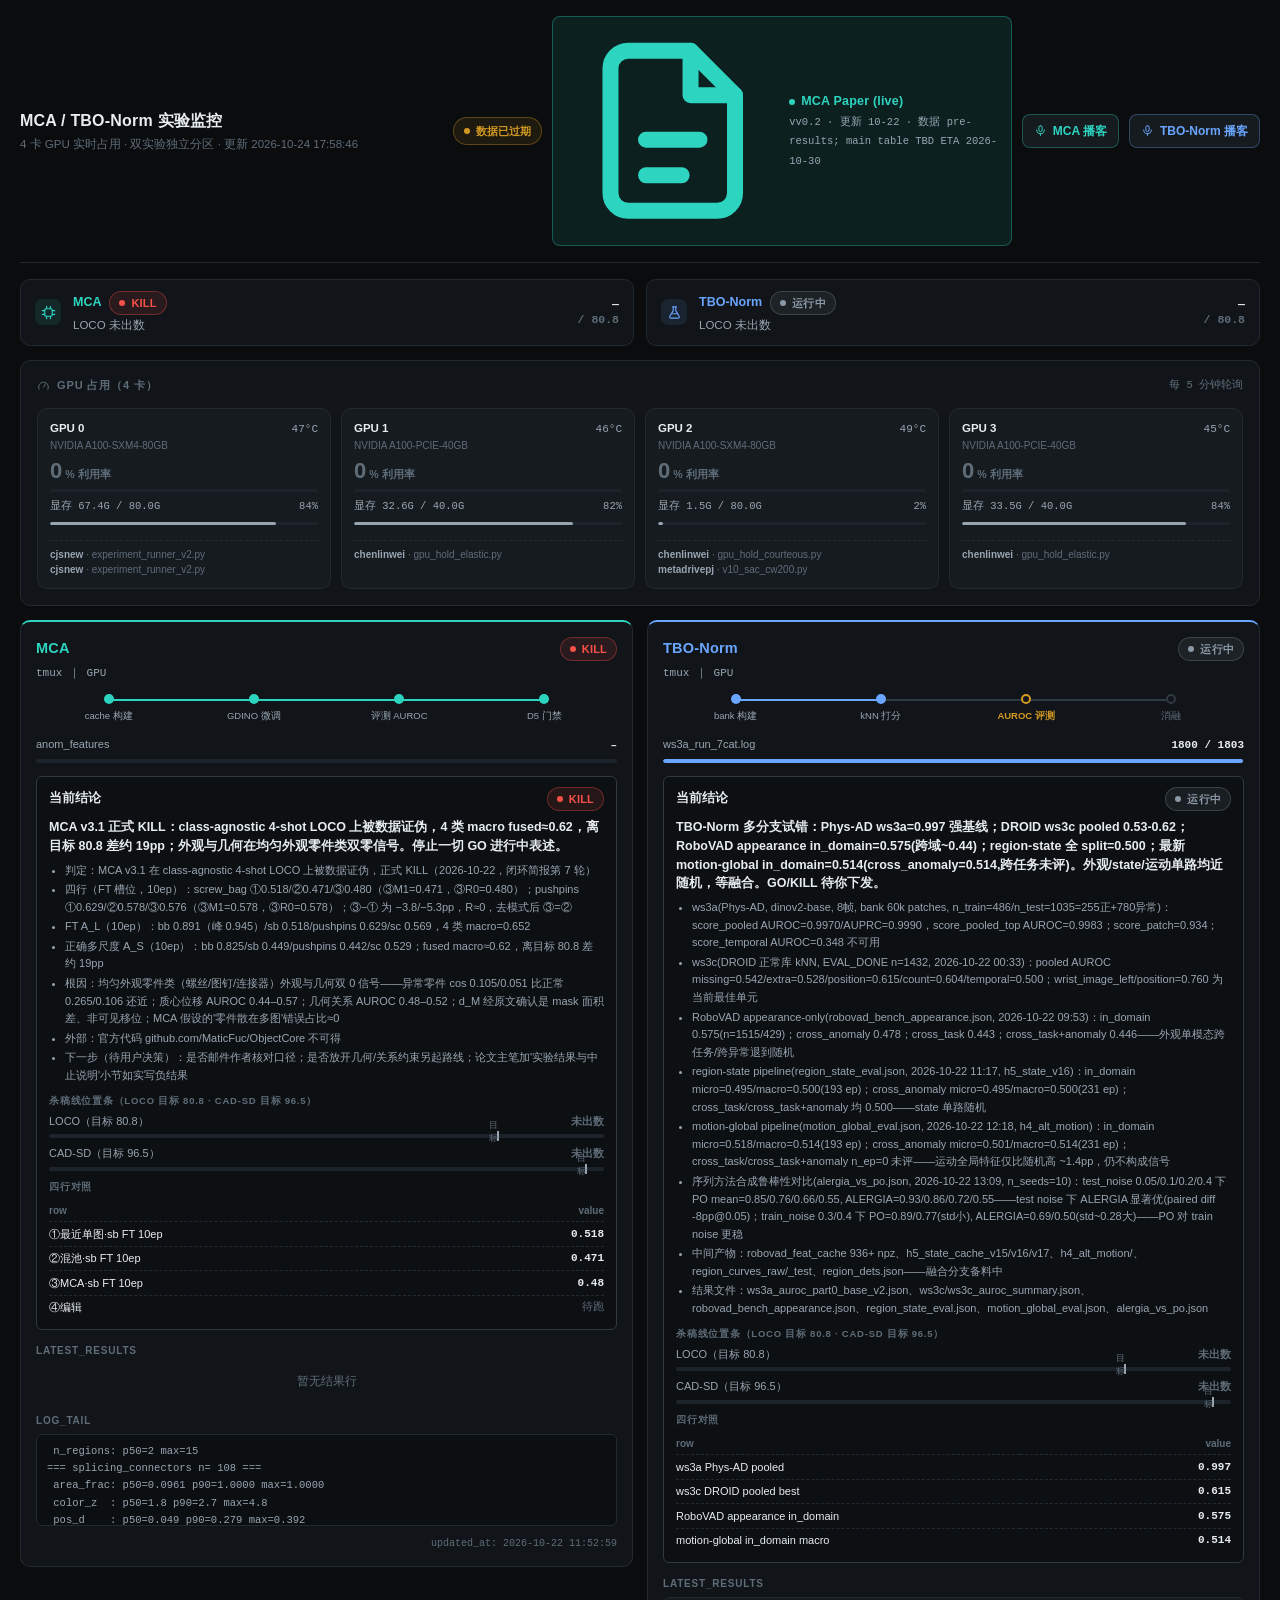
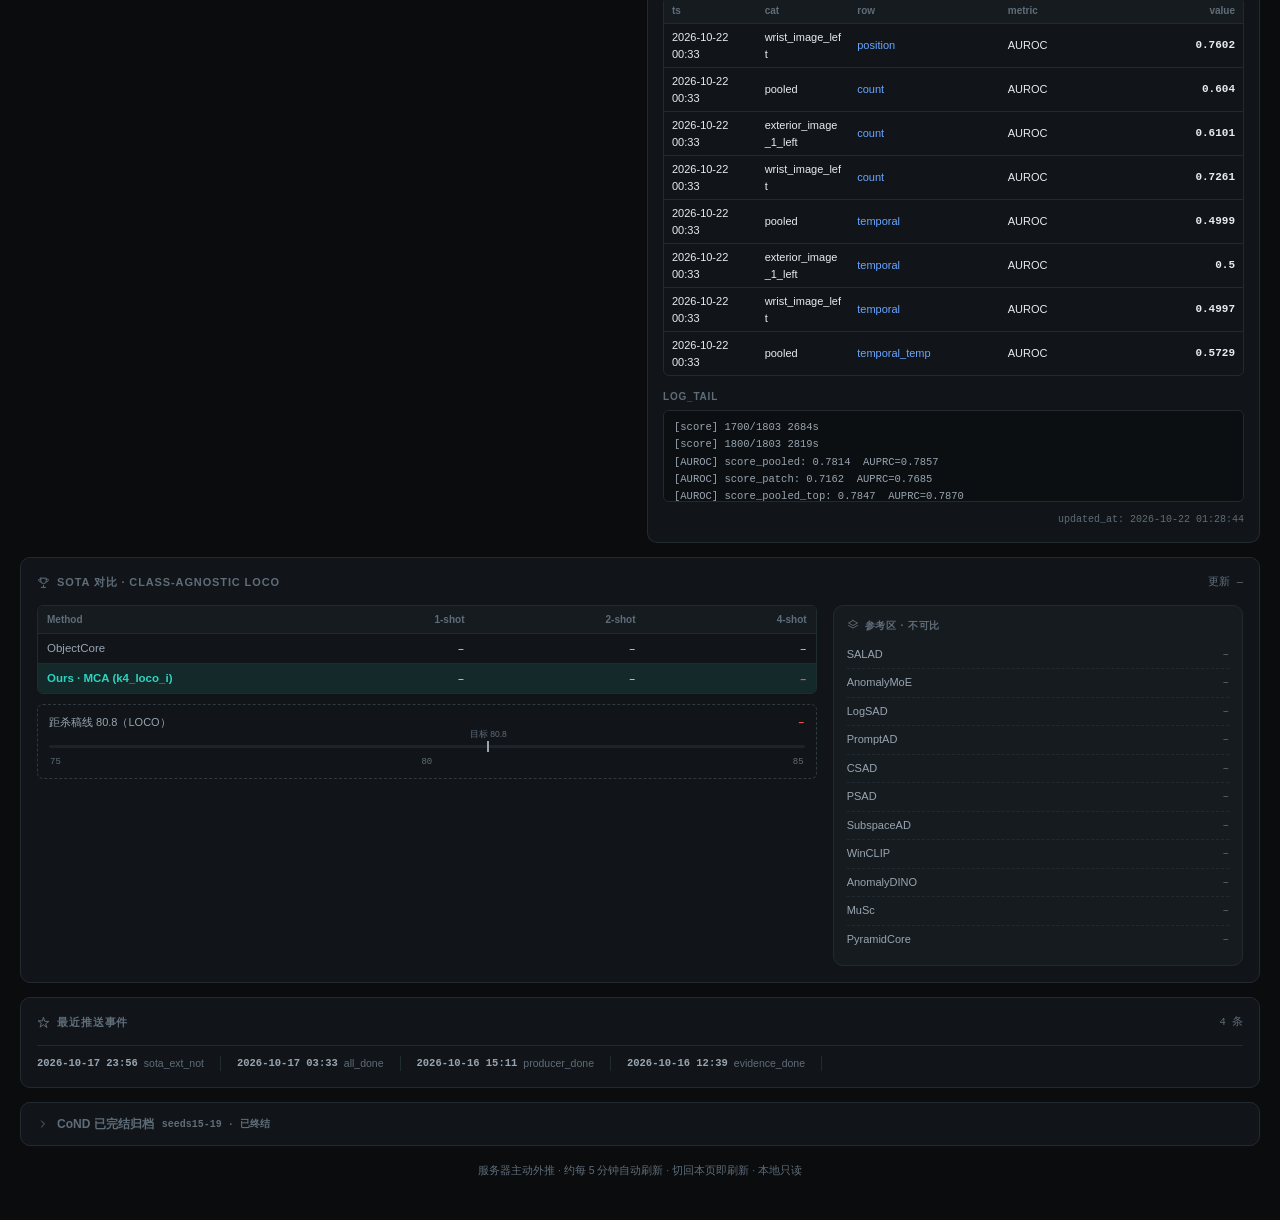
==== commit a0e2103a: "Restore monitor publishing guidance and flag stale snapshots" ====
--- a/assets/seerad/index.html
+++ b/assets/seerad/index.html
@@ -54,6 +54,7 @@
   background:var(--surface-2);color:var(--text-2)}
 .conn .dot{width:6px;height:6px;border-radius:50%;background:currentColor}
 .conn.ok{color:var(--ok);border-color:var(--ok-bd);background:var(--ok-bg)}
+.conn.stale{color:var(--warn);border-color:var(--warn-bd);background:var(--warn-bg)}
 .conn.bad{color:var(--danger);border-color:var(--danger-bd);background:var(--danger-bg)}
 .conn.loading{color:var(--warn)}
 
@@ -368,8 +369,14 @@
 var POD_BADGE = {mca:null, tbo:null}; /* 最新期日期 MM-DD，失败为 null 不显示角标 */
 function renderHeader(d, mode){
   var conn;
+  var ts = String(d.ts||'');
+  var snapshotTime = Date.parse(/^\d{4}-\d{2}-\d{2} \d{2}:\d{2}:\d{2}$/.test(ts) ? ts.replace(' ','T')+'+08:00' : ts);
+  var isDemo = /[?&]demo=/.test(location.search);
+  var stale = !isDemo && (!isFinite(snapshotTime) || Date.now()-snapshotTime>20*60*1000);
   if(mode==='empty') conn = '<span class="conn bad"><span class="dot"></span>无数据</span>';
-  else conn = '<span class="conn ok"><span class="dot"></span>已连接</span>';
+  else if(mode==='skeleton') conn = '<span class="conn loading"><span class="dot"></span>加载中</span>';
+  else if(stale) conn = '<span class="conn stale" title="快照已超过 20 分钟未更新，请核对服务器发布状态"><span class="dot"></span>数据已过期</span>';
+  else conn = '<span class="conn ok"><span class="dot"></span>数据正常</span>';
   var p = PAPER_META;
   var mcaNb = POD_BADGE.mca ? '<span class="nb">'+esc(POD_BADGE.mca)+'</span><i class="unread"></i>' : '';
   var tboNb = POD_BADGE.tbo ? '<span class="nb">'+esc(POD_BADGE.tbo)+'</span>' : '';
